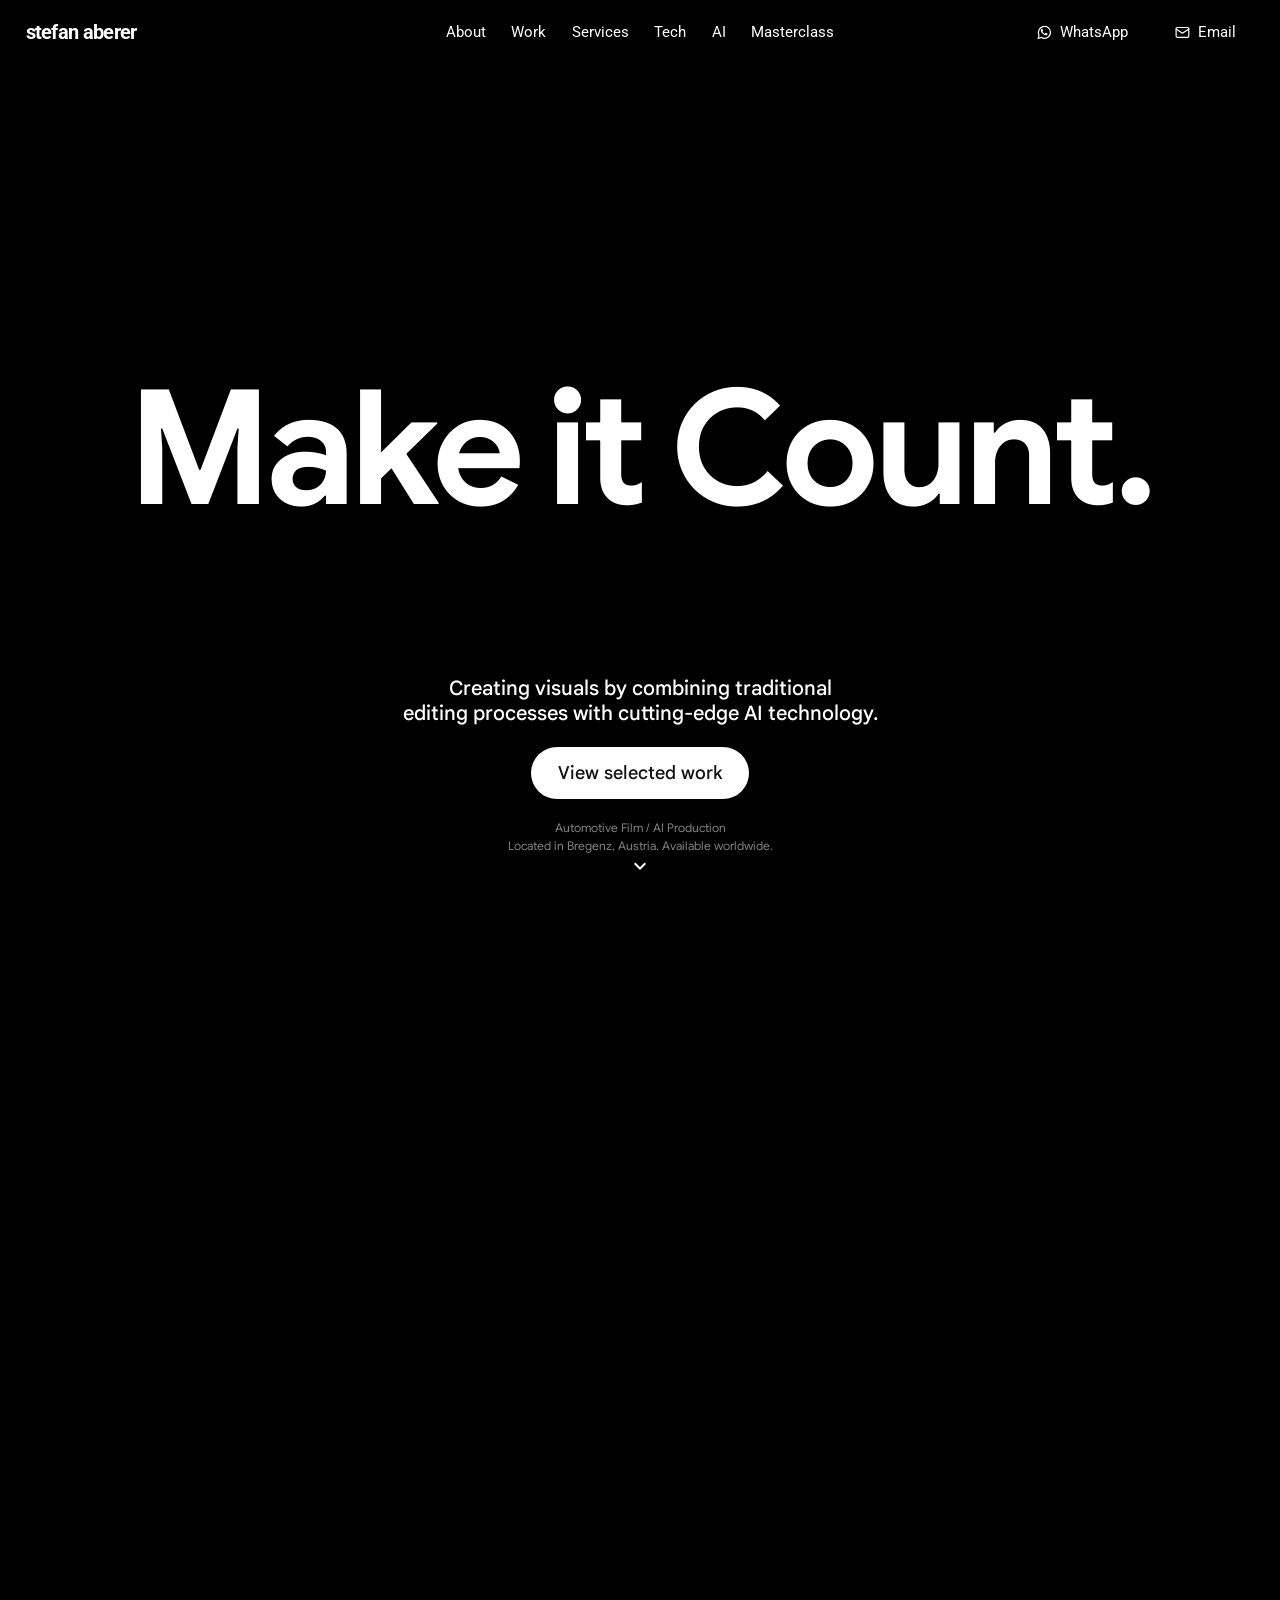
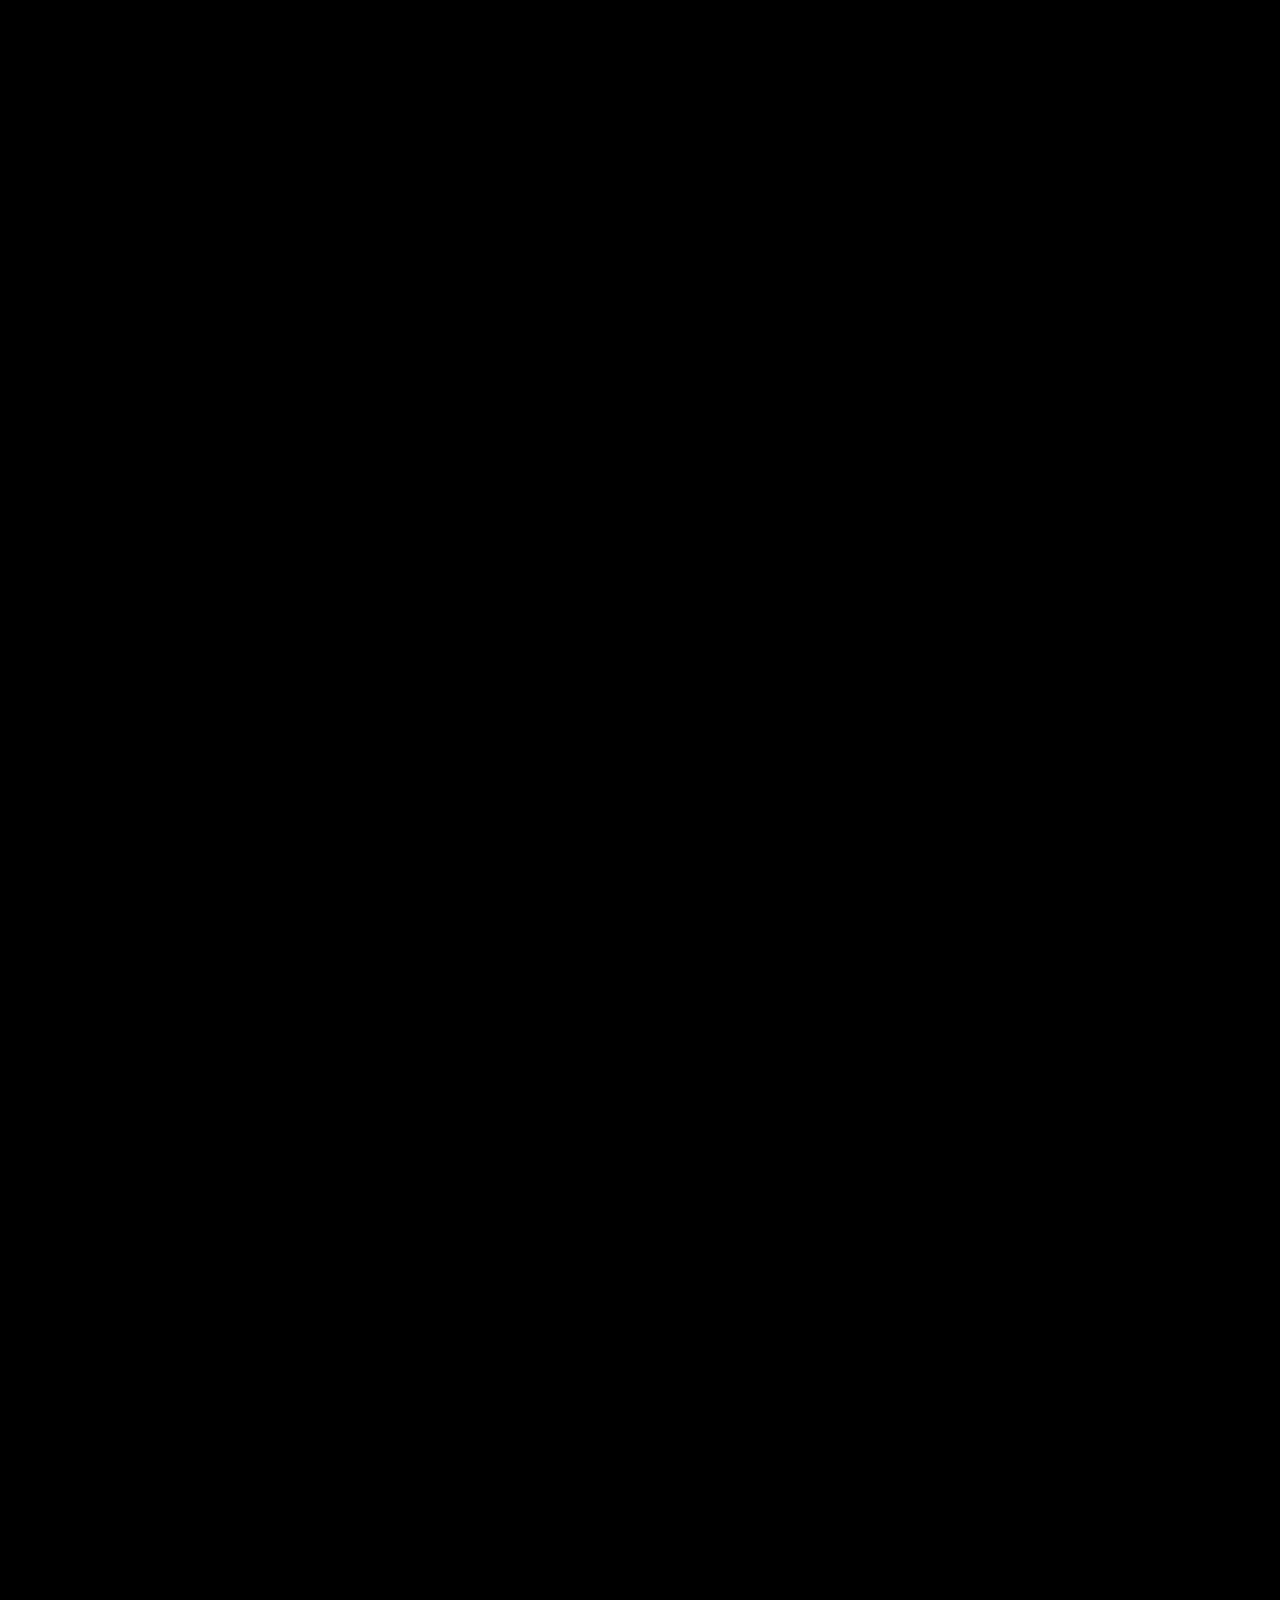
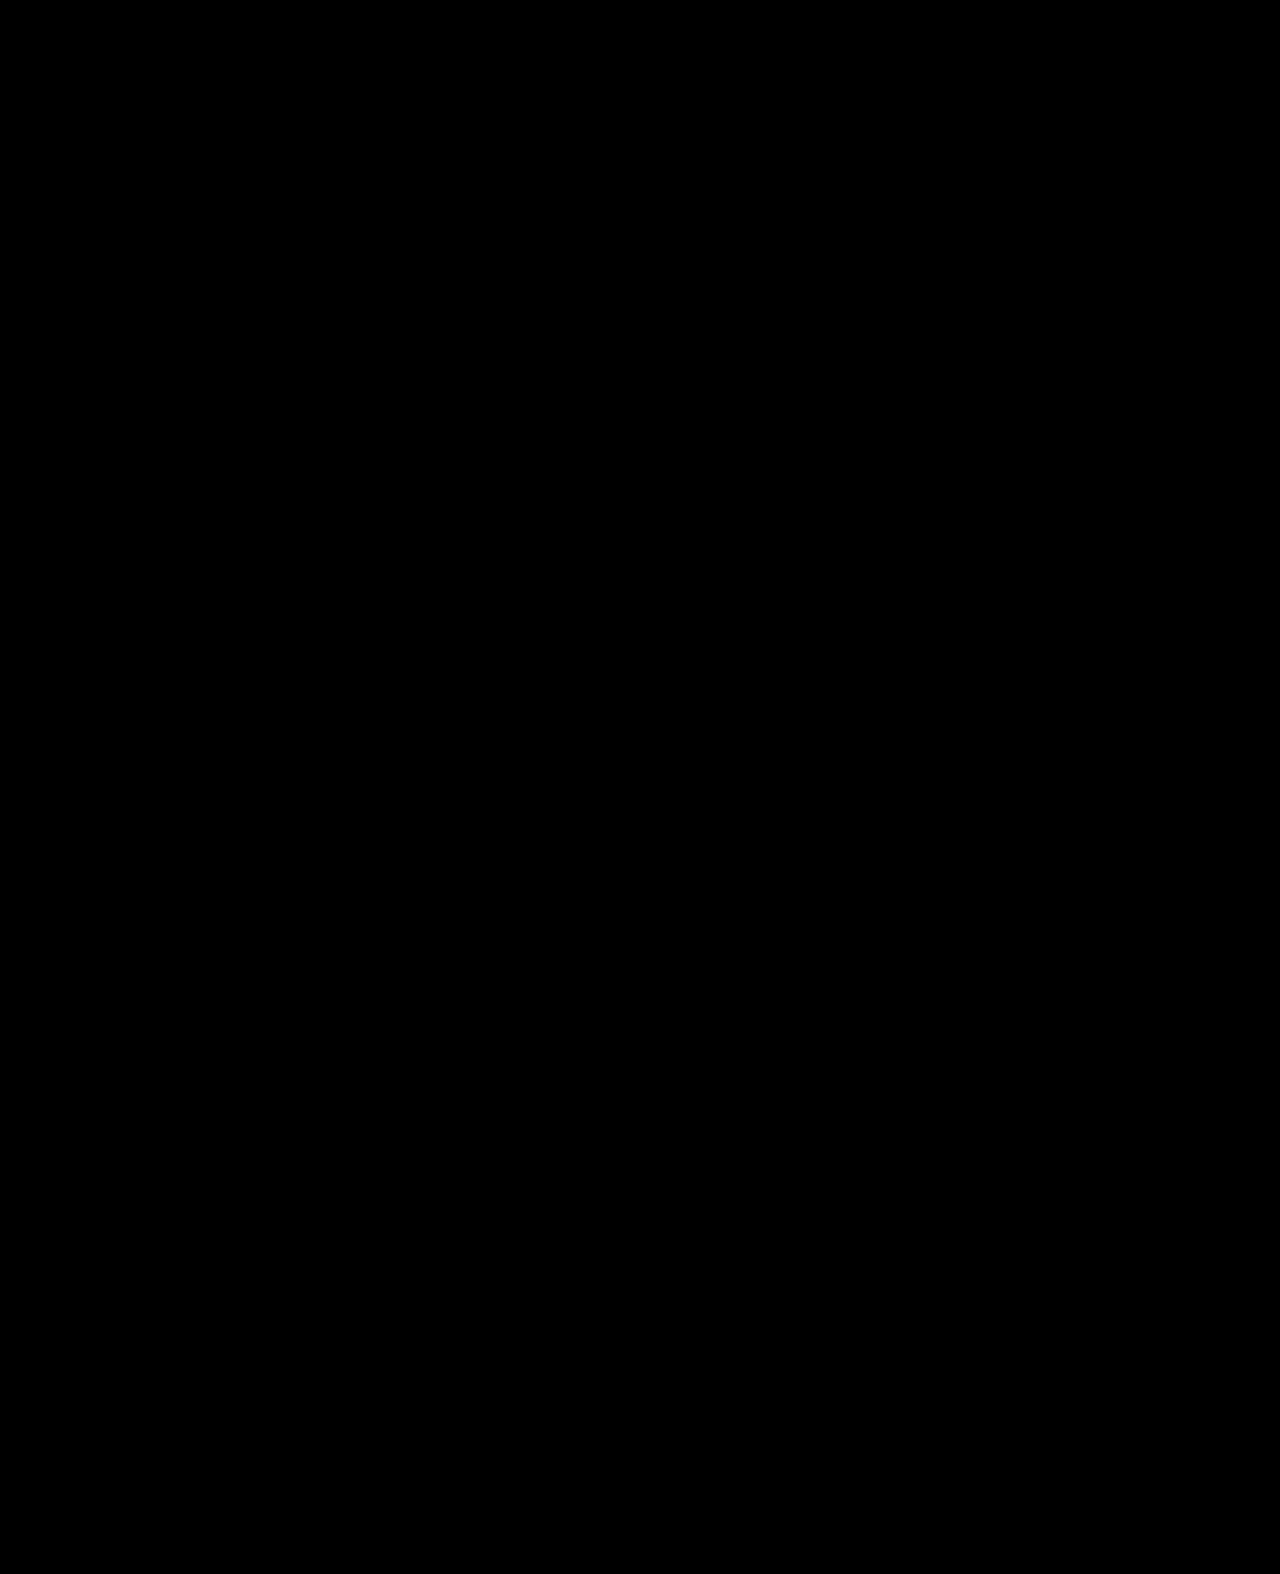
==== index.html @ 9a73c770 "Wait for stable video frames before revealing playback" ====
<!DOCTYPE html>
<html lang="en" translate="no" class="notranslate intro-skip hero-instant">
<head>
    <title>Stefan Aberer - Automotive Film &amp; AI Production</title>
    <meta charset="UTF-8" />
    <meta name="viewport" content="width=device-width, initial-scale=1.0" />
    <meta name="google" content="notranslate" />
    <meta name="description" content="Stefan Aberer is an automotive filmmaker, AI specialist and video editor with a focus on post-production, creating AI-driven car commercials, automotive films and hybrid productions for brands worldwide." />
    <meta name="author" content="Stefan Aberer" />
    <meta property="og:type" content="website" />
    <meta property="og:site_name" content="Stefan Aberer" />
    <meta property="og:title" content="Stefan Aberer | Automotive Film &amp; AI Production" />
    <meta property="og:description" content="Stefan Aberer is an automotive filmmaker, AI specialist and video editor with a focus on post-production, creating AI-driven car commercials, automotive films and hybrid productions for brands worldwide." />
    <meta property="og:url" content="https://stefan-aberer.at/" />
    <meta property="og:image" content="https://stefan-aberer.at/social-preview-centered.jpg" />
    <meta property="og:image:secure_url" content="https://stefan-aberer.at/social-preview-centered.jpg" />
    <meta property="og:image:type" content="image/jpeg" />
    <meta property="og:image:width" content="1731" />
    <meta property="og:image:height" content="909" />
    <meta property="og:image:alt" content="Stefan Aberer" />
    <meta name="twitter:card" content="summary_large_image" />
    <meta name="twitter:title" content="Stefan Aberer | Automotive Film &amp; AI Production" />
    <meta name="twitter:description" content="Stefan Aberer is an automotive filmmaker, AI specialist and video editor with a focus on post-production, creating AI-driven car commercials, automotive films and hybrid productions for brands worldwide." />
    <meta name="twitter:image" content="https://stefan-aberer.at/social-preview-centered.jpg" />
    <meta name="twitter:image:alt" content="Stefan Aberer" />
    <meta name="robots" content="index, follow, max-image-preview:large, max-snippet:-1, max-video-preview:-1" />
    <meta name="theme-color" content="#050505" />
    <meta name="color-scheme" content="dark light" />
    <link rel="canonical" href="https://stefan-aberer.at/" />
    <script type="application/ld+json">
    {
        "@context": "https://schema.org",
        "@type": "Person",
        "@id": "https://stefan-aberer.at/#person",
        "name": "Stefan Aberer",
        "url": "https://stefan-aberer.at/",
        "image": "https://stefan-aberer.at/stayconnectedlel_00000.png",
        "jobTitle": "Automotive Filmmaker, AI Specialist and Video Editor",
        "description": "Stefan Aberer is an automotive filmmaker, AI specialist and video editor with a focus on post-production, creating AI-driven car commercials, automotive films and hybrid productions for brands worldwide.",
        "address": {
            "@type": "PostalAddress",
            "addressLocality": "Bregenz",
            "addressCountry": "AT"
        },
        "knowsAbout": [
            "Automotive filmmaking",
            "Generative AI video production",
            "AI-generated car commercials",
            "Video editing",
            "Post-production",
            "Visual effects",
            "Color grading",
            "Sound design"
        ],
        "sameAs": [
            "https://vimeo.com/user77038892",
            "https://www.instagram.com/stefan_aberer"
        ]
    }
    </script>
    <link rel="dns-prefetch" href="https://player.vimeo.com">
    <link rel="dns-prefetch" href="https://vod-adaptive-ak.vimeocdn.com">
    <link rel="preconnect" href="https://player.vimeo.com" crossorigin>
    <link rel="preconnect" href="https://vod-adaptive-ak.vimeocdn.com" crossorigin>
    <link rel="preload" href="fonts/roboto-latin-variable.woff2" as="font" type="font/woff2" crossorigin>
    <link rel="preload" href="fonts/roboto-mono-latin-variable.woff2" as="font" type="font/woff2" crossorigin>
    <link rel="preload" href="fonts/google-sans-latin-400.woff2" as="font" type="font/woff2" crossorigin>
    <link rel="preload" href="fonts/google-sans-700.woff2" as="font" type="font/woff2" crossorigin media="(min-width: 700px), (orientation: landscape) and (min-width: 480px) and (max-height: 500px) and (pointer: coarse)">
    <link rel="preload" href="fonts/google-sans-text-latin-400.woff2" as="font" type="font/woff2" crossorigin media="(min-width: 700px), (orientation: landscape) and (min-width: 480px) and (max-height: 500px) and (pointer: coarse)">
    <link rel="preload" href="fonts/google-sans-text-latin-500.woff2" as="font" type="font/woff2" crossorigin media="(min-width: 700px), (orientation: landscape) and (min-width: 480px) and (max-height: 500px) and (pointer: coarse)">
    <link rel="icon" type="image/png" sizes="48x48" href="iconsite_00000.png">
    <link rel="shortcut icon" href="iconsite_00000.png">
    <link rel="apple-touch-icon" sizes="180x180" href="apple-touch-icon.png">
    <link rel="stylesheet" href="site.min.css?v=20261003-tablet" />
    <link rel="stylesheet" href="refinement.css?v=20261017-thinner-service-outline" />
    <link rel="stylesheet" href="enhance.css?v=20261004-mobile-menu-transition" />
    <link rel="stylesheet" href="tablet.css?v=20261017-about-size-10" />
    <link rel="stylesheet" href="hero-responsive.css?v=20261017-smaller-nav" />
    <link rel="stylesheet" href="video-endscreen.css?v=20261027-stable-video-frame" />
    <script src="https://player.vimeo.com/api/player.js" defer></script>
</head>

<body>
    <a class="skip-link" href="#main-page">Skip to content</a>

    <!-- NAVIGATION -->
    <nav class="fixed w-full z-50 site-nav" aria-label="Primary navigation">
        <script>
            // Set the home colors before the first paint, without waiting for
            // deferred scripts (including the external video player) to load.
            if (!location.hash || location.hash === '#home') {
                document.currentScript.parentElement.classList.add('is-hero-top');
            } else {
                document.currentScript.parentElement.classList.add('is-solid');
            }
        </script>
        <div class="site-nav__shell">
            <div class="site-nav__row">
                <!-- Logo links (bold, 2xl) -->
                <a href="#home" id="homeLink" class="text-white font-bold text-xl" aria-label="Stefan Aberer, back to home"><span>stefan aberer</span></a>
                <!-- Desktop-Links (base size, medium) -->
                <div class="site-nav__links">
                    <a href="#about" class="nav-link text-white text-xs font-base page-link font-mono-custom"
                        data-page="main">About</a>
                    <a href="#portfolio" class="nav-link text-white text-xs font-base page-link font-mono-custom"
                        data-page="main">Work</a>
                    <a href="#services" class="nav-link text-white text-xs font-base page-link font-mono-custom"
                        data-page="main">Services</a>
                    <a href="#videoEditing" class="nav-link text-white text-xs font-base page-link font-mono-custom"
                        data-page="videoEditing">Tech</a>
                    <a href="#ai" class="nav-link text-white text-xs font-base page-link font-mono-custom"
                        data-page="ai">AI</a>
                    <a href="#misc" class="nav-link text-white text-xs font-base page-link font-mono-custom"
                        data-page="miscellaneous">Masterclass</a>
                </div>
                <div class="site-nav__actions">
                    <a href="https://wa.me/4369911110970" target="_blank" rel="noopener noreferrer" class="site-nav__contact site-nav__contact--secondary">
                        <svg class="site-nav__contact-icon" width="18" height="18" viewBox="0 0 24 24" fill="none" aria-hidden="true" focusable="false">
                            <path d="M20.6 11.7a8.6 8.6 0 0 1-12.8 7.5L3 20.5l1.3-4.7a8.6 8.6 0 1 1 16.3-4.1Z" stroke="currentColor" stroke-width="1.7" stroke-linejoin="round"/>
                            <path d="M8.1 6.9h.7c.2 0 .3.1.4.4l.8 1.9c.1.2.1.4-.1.6l-.6.8c-.1.2-.1.3 0 .5.5 1 1.6 2.1 2.8 2.7.2.1.4.1.5-.1l.9-1c.2-.2.4-.2.6-.1l1.9.9c.3.1.4.2.4.4 0 .5-.2 1.3-.6 1.6-.5.4-1.2.7-1.9.6-1.1-.2-2.7-.8-4.3-2.2-1.6-1.5-2.6-3.2-2.8-4.3-.2-1.1.2-2 .7-2.5.2-.2.4-.2.6-.2Z" fill="currentColor"/>
                        </svg>
                        <span>WhatsApp</span>
                    </a>
                    <a href="https://stefan-aberer.at/#email" data-email-link class="site-nav__contact">
                        <svg class="site-nav__contact-icon" width="18" height="18" viewBox="0 0 24 24" fill="none" stroke="currentColor" stroke-width="1.7" stroke-linecap="round" stroke-linejoin="round" aria-hidden="true" focusable="false">
                            <rect x="3" y="5" width="18" height="14" rx="2"/>
                            <path d="m3 7 9 6 9-6"/>
                        </svg>
                        <span>Email</span>
                    </a>
                    <!-- Mobile-Button -->
                    <div class="site-nav__toggle">
                        <button id="mobileMenuButton" class="mobile-menu-button text-white text-2xl focus:outline-none"
                            type="button" aria-label="Open navigation" aria-controls="mobileMenu" aria-expanded="false">
                            <span class="mobile-menu-icon" aria-hidden="true"></span>
                        </button>
                    </div>
                </div>
            </div>
        </div>
        <!-- Mobile-Links (base size, bold) -->
        <div id="mobileMenu" class="hidden bg-black px-6" aria-label="Mobile navigation" aria-hidden="true" inert>
          <div class="mobile-menu__content">
            <a href="#ai" class="block text-white nav-link text-sm font-medium page-link py-3" data-page="ai">AI</a>
            <!-- <a href="#images" class="block text-white nav-link text-sm font-medium page-link py-2"
                data-page="images">Images</a> -->
            <a href="#videoEditing" class="block text-white nav-link text-sm font-medium page-link py-3"
                data-page="videoEditing">Tech</a>
            <a href="#misc" class="block text-white nav-link text-sm font-medium page-link py-3"
                data-page="miscellaneous">Masterclass</a>
          </div>
        </div>
    </nav>

    <!-- MAIN-PAGE -->
    <div id="main-page" data-page="main" role="main" tabindex="-1">

        <!-- Hero -->
        <section id="home" class="video-container">
            <iframe id="landingIframe" loading="eager" class="video-background fade-in desktop-iframe"
                data-src="https://player.vimeo.com/video/1154250384?h=1e34e019ce&dnt=1&background=1&autoplay=1&muted=1&playsinline=1&autopause=0&loop=1&transparent=0"
                title="Background showreel" tabindex="-1" aria-hidden="true"
                frameborder="0" allow="autoplay; fullscreen" allowfullscreen></iframe>
            <iframe loading="eager" class="video-background fade-in mobile-iframe"
                data-src="https://player.vimeo.com/video/873205791?dnt=1&background=1&autoplay=1&muted=1&playsinline=1&autopause=0&loop=1&transparent=0"
                title="Mobile background showreel" tabindex="-1" aria-hidden="true"
                frameborder="0" allow="autoplay; fullscreen" allowfullscreen></iframe>


            <div class="content-overlay hero-editorial hero-revealed hero-interactive">
                <div class="hero-editorial__inner">
                    <div class="hero-editorial__content">
                        <p class="hero-editorial__eyebrow">Automotive Film / AI Production</p>

                        <h1 class="hero-editorial__title">
                            <span class="hero-editorial__title-line">
                                <span class="hero-editorial__title-word">Make it</span>
                            </span>
                            <span class="hero-editorial__title-line">
                                <span class="hero-editorial__title-word">Count<span
                                        class="hero-editorial__title-period">.</span></span>
                            </span>
                        </h1>

                        <p class="hero-editorial__description">
                            Creating visuals by combining traditional<br class="hero-editorial__desktop-break">
                            editing processes with cutting-edge AI technology.
                        </p>

                        <div class="hero-editorial__actions">
                            <a href="https://stefan-aberer.at/#email" data-email-link class="hero-editorial__primary hero-editorial__primary--mobile">
                                Contact me <span aria-hidden="true">→</span>
                            </a>
                            <a href="#portfolio" data-page="main" class="hero-editorial__primary hero-editorial__primary--desktop page-link">
                                <span>View selected work</span>
                            </a>
                        </div>
                    </div>

                    <div class="hero-editorial__footer">
                        <a href="#about" class="hero-editorial__scroll page-link" data-page="main">
                            Scroll to explore <span aria-hidden="true">↓</span>
                        </a>
                        <p class="hero-editorial__meta">
                            <span>Bregenz, Austria</span>
                            <span>Available worldwide</span>
                        </p>
                        <div class="hero-editorial__desktop-details">
                            <p>Automotive Film / AI Production</p>
                            <p>Located in Bregenz, Austria. Available worldwide.</p>
                        </div>
                        <a href="#about" class="hero-editorial__desktop-scroll page-link" data-page="main" aria-label="Scroll to about me">
                            <svg width="24" height="24" viewBox="0 0 24 24" fill="currentColor" aria-hidden="true">
                                <path d="M7.41 8.59 12 13.17l4.59-4.58L18 10l-6 6-6-6z" />
                            </svg>
                        </a>
                    </div>
                </div>
            </div>
        </section>

        <!-- About / Hero Section -->
        <section id="about" class="py-8 md:py-24 bg-blacksolid text-white" data-page="about">
            <div class="container mt-6 mb-6 mx-auto max-w-7xl px-6 ">
                <div class="grid md:grid-cols-2 lg:gap-0 md:gap-8 gap-0 items-center about-us about-layout">

                    <!-- Text-Column -->
                    <div class="about-copy">
                        <div class="about-heading-group">
                            <!-- kleine Monospace-Überschrift -->
                            <p class="font-mono uppercase text-xs tracking-widest mb-4">
                                01 Behind the frame
                            </p>

                            <!-- große Headlines (eine Überschrift, drei Zeilen) -->
                            <h2 class="about-title">
                                <span class="block text-4xl md:text-4xl leading-tight font-normal mb-2">Sharp Cuts.</span>
                                <span class="block text-4xl md:text-4xl leading-tight font-normal mb-2">Smooth Flow.</span>
                                <span class="block text-4xl md:text-4xl leading-tight font-bold mb-6">AI Enhanced.</span>
                            </h2>
                        </div>

                        <!-- Fließtext -->
                        <p class="about-description page-intro-copy text-base md:text-md max-w-2xl font-light mb-4">
                           I’m a Video Editor and Generative AI Specialist focused on post-production and automotive filmmaking. With over 5 years of industry experience, I focus on short-form content including ads, trailers, brand films, and commercial visuals. My foundation lies in traditional filmmaking, further refined in recent years through the integration of AI-driven workflows.
                        </p>

                        <p class="about-program-note">
                            2026 <span aria-hidden="true">·</span> Higgsfield Creative Partner <span aria-hidden="true">·</span> OpenAI Artist Program
                        </p>

                        <!-- Weißer Mono-Button mit Pfeil und echtem Link -->
                        <a href="#ai" data-page="ai"
                            class="about-ai-link page-link mt-2 inline-block bg-white text-black tracking-widest font-mono uppercase text-xs px-4 py-2 rounded-md hover:bg-gray-100 transition-colors">
                            MORE ABOUT AI
                            <span class="ml-2">→</span>
                        </a>
                    </div>

                    <!-- Original split-focus circle artwork -->
                    <div class="flex justify-center about-us pl-18 about-artwork page-artwork-right">
                        <div id="about-original" class="about-portrait page-optical" data-motion="static" aria-hidden="true">
                            <img src="stayconnectedlel_00000.png" alt="" width="1080" height="1080" loading="lazy" decoding="async">
                        </div>
                    </div>

                </div>
            </div>
        </section>

        <!-- Testimonials: the content lives here, script.js only adds the motion.
             --mark-scale balances the optical size of each logo. -->
        <section id="quotes" class="testimonials" aria-labelledby="testimonials-heading">
            <h2 id="testimonials-heading" class="testimonials__heading">Testimonials</h2>
            <div class="testimonials__viewport" role="group" tabindex="0"
                aria-label="Testimonials. Use the arrow keys to scroll.">
                <ul class="testimonials__track" role="list">
                    <li class="testimonial">
                        <figure class="testimonial__figure">
                            <span class="testimonial__mark" style="--mark-scale: .96">
                                <img src="Logoassets/warner-bros.svg" alt="" width="36" height="36" loading="lazy" decoding="async" draggable="false">
                            </span>
                            <blockquote class="testimonial__quote"><p>Intrigued by your work.</p></blockquote>
                            <figcaption class="testimonial__cite">
                                <span class="testimonial__name">Curd Zachmeister</span>
                                <span class="testimonial__org">WBD</span>
                            </figcaption>
                        </figure>
                    </li>
                    <li class="testimonial">
                        <figure class="testimonial__figure">
                            <span class="testimonial__mark" style="--mark-scale: .84">
                                <img src="Logoassets/higgsfield.svg" alt="" width="36" height="36" loading="lazy" decoding="async" draggable="false">
                            </span>
                            <blockquote class="testimonial__quote"><p>Revision 55 on a treatment says a lot about how you work.</p></blockquote>
                            <figcaption class="testimonial__cite">
                                <span class="testimonial__name">John Lafizov</span>
                                <span class="testimonial__org">Higgsfield CPP</span>
                            </figcaption>
                        </figure>
                    </li>
                    <li class="testimonial">
                        <figure class="testimonial__figure">
                            <span class="testimonial__mark testimonial__mark--monogram" style="--monogram-x: -.015em" aria-hidden="true"><svg class="testimonial__initials" viewBox="-50 -50 100 100" focusable="false"><text>P6</text></svg></span>
                            <blockquote class="testimonial__quote"><p>Absolutely lovely stuff.</p></blockquote>
                            <figcaption class="testimonial__cite">
                                <span class="testimonial__name">Eline</span>
                                <span class="testimonial__org">Particle6 CEO</span>
                            </figcaption>
                        </figure>
                    </li>
                    <li class="testimonial">
                        <figure class="testimonial__figure">
                            <span class="testimonial__mark" style="--mark-scale: 1.04">
                                <img src="Logoassets/dor-brothers-emblem-160.webp" alt="" width="36" height="36" loading="lazy" decoding="async" draggable="false">
                            </span>
                            <blockquote class="testimonial__quote"><p>Great attention to detail.</p></blockquote>
                            <figcaption class="testimonial__cite">
                                <span class="testimonial__name">The Dor Brothers</span>
                            </figcaption>
                        </figure>
                    </li>
                    <li class="testimonial">
                        <figure class="testimonial__figure">
                            <span class="testimonial__mark testimonial__mark--invert" style="--mark-scale: 1.24">
                                <img src="Logoassets/martini-icon-180.webp" alt="" width="36" height="36" loading="lazy" decoding="async" draggable="false">
                            </span>
                            <blockquote class="testimonial__quote"><p>One of the best AI Filmmakers.</p></blockquote>
                            <figcaption class="testimonial__cite">
                                <span class="testimonial__name">Koh Terai</span>
                                <span class="testimonial__org">Martini</span>
                            </figcaption>
                        </figure>
                    </li>
                    <li class="testimonial">
                        <figure class="testimonial__figure">
                            <span class="testimonial__mark testimonial__mark--monogram" aria-hidden="true"><svg class="testimonial__initials" viewBox="-50 -50 100 100" focusable="false"><text>PJ</text></svg></span>
                            <blockquote class="testimonial__quote"><p>Love the work.</p></blockquote>
                            <figcaption class="testimonial__cite">
                                <span class="testimonial__name">PJ Accetturo</span>
                                <span class="testimonial__org">Director</span>
                            </figcaption>
                        </figure>
                    </li>
                    <li class="testimonial">
                        <figure class="testimonial__figure">
                            <span class="testimonial__mark testimonial__mark--monogram" style="--monogram-x: .008em" aria-hidden="true"><svg class="testimonial__initials" viewBox="-50 -50 100 100" focusable="false"><text>JS</text></svg></span>
                            <blockquote class="testimonial__quote"><p>When it comes to AI you seem to be ahead of everyone else.</p></blockquote>
                            <figcaption class="testimonial__cite">
                                <span class="testimonial__name">Johan Sugarev</span>
                                <span class="testimonial__org">Sound Designer</span>
                            </figcaption>
                        </figure>
                    </li>
                    <li class="testimonial">
                        <figure class="testimonial__figure">
                            <span class="testimonial__mark" style="--mark-scale: .92">
                                <img src="Logoassets/openai.svg" alt="" width="36" height="36" loading="lazy" decoding="async" draggable="false">
                            </span>
                            <blockquote class="testimonial__quote"><p>Great content.</p></blockquote>
                            <figcaption class="testimonial__cite">
                                <span class="testimonial__name">Souki Mansoor</span>
                                <span class="testimonial__org">OpenAI</span>
                            </figcaption>
                        </figure>
                    </li>
                    <li class="testimonial">
                        <figure class="testimonial__figure">
                            <span class="testimonial__mark" style="--mark-scale: .82">
                                <img src="Logoassets/we-are-tilt.svg" alt="" width="36" height="36" loading="lazy" decoding="async" draggable="false">
                            </span>
                            <blockquote class="testimonial__quote"><p>Really impressed with what you’re doing with AI.</p></blockquote>
                            <figcaption class="testimonial__cite">
                                <span class="testimonial__name">Harry Osborne</span>
                                <span class="testimonial__org">WeAreTilt</span>
                            </figcaption>
                        </figure>
                    </li>
                    <li class="testimonial">
                        <figure class="testimonial__figure">
                            <span class="testimonial__mark testimonial__mark--monogram" aria-hidden="true"><svg class="testimonial__initials" viewBox="-50 -50 100 100" focusable="false"><text>FN</text></svg></span>
                            <blockquote class="testimonial__quote"><p>Absolutely insane stuff…</p></blockquote>
                            <figcaption class="testimonial__cite">
                                <span class="testimonial__name">Frank Nitty</span>
                                <span class="testimonial__org">Executive Producer</span>
                            </figcaption>
                        </figure>
                    </li>
                </ul>
            </div>
        </section>



        <!-- Portfolio -->
        <section id="portfolio" class="py-8 md:py-20  bg-white">
            <!-- Titel -->
            <div class="container mx-auto max-w-7xl px-6 text-center mb-4 md:mb-12 lg:mb-12 ">
                <h2 class="super-title text-black">Selected Work</h2>
                <div class="selected-work-legend" aria-label="Project label definitions">
                    <span class="selected-work-legend__item">
                        <strong>[AI]</strong>
                        <span>Fully AI footage</span>
                    </span>
                    <span class="selected-work-legend__divider" aria-hidden="true"></span>
                    <span class="selected-work-legend__item">
                        <strong>[Hybrid]</strong>
                        <span>Live-action + AI footage</span>
                    </span>
                </div>
            </div>


  <!-- Zweites Video (ohne Autoplay) -->
            <div class=" mx-auto max-w-7xl mb-4 md:mb-12 lg:mb-12 video-hover ">
                <div class="erstes-video">
                    <iframe loading="lazy"
                        data-src="https://player.vimeo.com/video/1043117915?dnt=1&muted=1&background=1&autopause=0&loop=1&autoplay=0&cache_bust=20260730-1"
                        title="Project preview: The Ultimate Drive"
                        frameborder="0" allow="autoplay; fullscreen; picture-in-picture" allowfullscreen
                        style="position:absolute;top:0;left:0;width:100%;height:225%;transform:translateY(-27.778%);border:0;"></iframe>
                     <div class="erstes-video-s"></div>
                    <!-- Overlay Texte -->
                    <div class="absolute  bottom-2 md:bottom-6 left-6 text-white z-[1]">
                        <p class="font-mono text-sm uppercase mb-1">Porsche Spec Ad (2024) [AI]</p>
                        <h3 class="text-xl :text-3xl lg:text-2xl font-bold">The Ultimate Drive</h3>
                    </div>
                </div>
            </div>

  <!-- Zweites Video (ohne Autoplay) -->
            <div class=" mx-auto max-w-7xl mb-4 md:mb-12 lg:mb-12 video-hover ">
                <div class="erstes-video">
                    <iframe loading="lazy"
                        data-src="https://player.vimeo.com/video/1187212934?dnt=1&muted=1&background=1&autopause=0&loop=1&autoplay=0&cache_bust=20260730-1"
                        title="Project preview: Audi Q5 Sportback"
                        frameborder="0" allow="autoplay; fullscreen; picture-in-picture" allowfullscreen
                        style="position:absolute;top:0;left:0;width:100%;height:225%;transform:translateY(-27.778%);border:0;"></iframe>
                     <div class="erstes-video-s"></div>
                    <!-- Overlay Texte -->
                    <div class="absolute  bottom-2 md:bottom-6 left-6 text-white z-[1]">
                        <p class="font-mono text-sm uppercase mb-1">Director’s Cut (2026) [AI]</p>
                        <h3 class="text-xl :text-3xl lg:text-2xl font-bold">Audi Q5 Sportback</h3>
                    </div>
                </div>
            </div>

 

            <!-- Dritt­es Video (ohne Autoplay) -->
            <div class=" mx-auto max-w-7xl mb-4 md:mb-12 lg:mb-12 video-hover ">
                <div class="erstes-video">
                    <iframe loading="lazy"
                        data-src="https://player.vimeo.com/video/1212507419?h=d456667f08&dnt=1&muted=1&background=1&autopause=0&loop=1&autoplay=0&cache_bust=20260730-1"
                        title="Project preview: 10.000 Hours"
                        frameborder="0" allow="autoplay; fullscreen; picture-in-picture" allowfullscreen
                        style="position:absolute;top:0;left:0;width:100%;height:225%;transform:translateY(-27.778%);border:0;"></iframe>
                    <div class="erstes-video-s"></div>
                    <div class="absolute bottom-2 md:bottom-6 left-6 text-white z-[1]">
                        <p class="font-mono text-sm uppercase mb-1">Commercial (2026) [Hybrid]</p>
                        <h3 class="text-xl :text-3xl lg:text-2xl font-bold">10.000 Hours</h3>
                    </div>
                </div>
            </div>

            <!-- One Last Time: letztes Projekt -->
            <div class=" mx-auto max-w-7xl mb-4 md:mb-12 lg:mb-12 video-hover">
                <div class="erstes-video">
                    <iframe loading="lazy"
                        data-src="https://player.vimeo.com/video/1098650054?dnt=1&muted=1&background=1&autopause=0&loop=1&autoplay=0&cache_bust=20260730-1"
                        title="Project preview: One Last Time"
                        frameborder="0" allow="autoplay; fullscreen; picture-in-picture" allowfullscreen
                        style="position:absolute;top:0;left:0;width:100%;height:225%;transform:translateY(-27.778%);border:0;"></iframe>
                    <div class="erstes-video-s"></div>
                    <!-- Overlay Texte -->
                    <div class="absolute bottom-2 md:bottom-6 left-6 text-white z-[1] ">
                        <p class="font-mono text-sm uppercase mb-1">Trailer (2022)</p>
                        <h3 class="text-xl :text-3xl lg:text-2xl font-bold">One Last Time</h3>
                    </div>
                </div>
            </div>

                     <!-- Trennlinie nach dem letzten Video -->
            <div class="container mx-auto max-w-8xl px-6">
                </div>
                <!-- z. B. 90 % Breite -->
                <!-- <hr class="border-t border-black w-11/12 mx-auto mt-4 md:mt-12" />-->
        </section>

        <section id="services" class="pt-0 md:pt-0 pb-8 md:pb-28 bg-white">
            <div class="container mx-auto max-w-7xl px-6 text-center mb-12">
                <p class="font-mono text-xs tracking-widest uppercase text-gray-500 mb-2">02 Expertise</p>
                <h2 class="super-title text-3xl font-bold text-black mb-8 md:mb-12">Services</h2>

                <!-- Mobile: Swiper -->
                <div class="services-carousel block sm:hidden relative text-left">
                    <div class="swiper mySwiper">
                        <div class="swiper-wrapper" id="swiper-wrapper"></div>
                    </div>
                    <div class="swiper-pagination mt-6"></div>
                </div>

                <!-- Desktop: Grid -->
                <div class="hidden sm:grid sm:grid-cols-3 gap-4 sm:gap-4 xl:gap-12 text-left" id="grid-wrapper"></div>
            </div>
        </section>

        <!-- Contact -->
<!--        <section id="contact" class="py-8 md:py-32 bg-blacksolid" data-page="contact">-->
<!--            <div class="container mx-auto px-6">-->
<!--                <div class="grid md:grid-cols-2 gap-12 items-center">-->
<!--                    &lt;!&ndash; Bild links &ndash;&gt;-->
<!--                    <div class="flex justify-center">-->
<!--                        <img src="conncedted_00000_00000.png"
                            alt="Contact" class="max-w-xs h-auto rounded-lg desktop-icon -mt-8" loading="eager" />-->
<!--                        </a>-->
<!--                    </div>-->
<!--                    &lt;!&ndash; Text rechts &ndash;&gt;-->
<!--                    <div class="footer-main">-->
<!--                        <p class="font-mono-custom uppercase text-xs tracking-widest mb-4">-->
<!--                            Reach out anytime-->
<!--                        </p>-->
<!--                        <h2 class="text-3xl md:text-5xl font-bold mb-6">-->
<!--                            Let’s Stay Connected-->
<!--                        </h2>-->
<!--                        <p class="text-base md:text-lg font-light mb-8 max-w-lg">-->
<!--                            Got questions or want to collaborate? Feel free to reach out.<br class="break-sm">I’m open-->
<!--                            to new projects or just a casual chat!-->
<!--                        </p>-->
<!--                        <a href="https://stefan-aberer.at/#email" data-email-link-->
<!--                            class="inline-block px-6 py-3 border-2 border-white bg-black text-white rounded-md font-mono-custom uppercase text-sm mb-8 transition-colors hover:bg-white hover:text-black hover:border-black">-->
<!--                            Contact Me-->
<!--                        </a>-->
<!--                        <div class="flex space-x-6 mb-4 text-white text-2xl">-->
<!--                            <a href="https://vimeo.com/user77038892" target="_blank" rel="noopener noreferrer"-->
<!--                                class="hover:text-gray-400 transition">-->
<!--                                <i class="fab fa-vimeo"></i>-->
<!--                            </a>-->
<!--                            <a href="https://www.instagram.com/stefan_aberer" target="_blank" rel="noopener noreferrer"-->
<!--                                class="hover:text-gray-400 transition">-->
<!--                                <i class="fab fa-instagram"></i>-->
<!--                            </a>-->
<!--                            <a href="https://wa.me/4369911110970" target="_blank" rel="noopener noreferrer"-->
<!--                                class="hover:text-gray-400 transition">-->
<!--                                <i class="fab fa-whatsapp"></i>-->
<!--                            </a>-->
<!--                        </div>-->
<!--                        <p class="text-sm font-light">-->
<!--                            stefan.aberer@hotmail.com-->
<!--                        </p>-->
<!--                    </div>-->
<!--                </div>-->
<!--            </div>-->
<!--        </section>-->

        <!-- ===== Footer mit Magnet-Lines & neuem Spalten-Setup ===== -->
        <footer class="bg-darker footer-magnet">
            <div class="mx-auto max-w-7xl px-6">

                <!-- oberer Abstand -->
                <div class="h-16"></div>

                <!-- Kontakt-CTA -->
                <div class="footer-cta" id="contact-cta">
                    <div class="footer-cta__copy">
                        <p class="font-mono uppercase text-xs tracking-widest footer-cta__eyebrow">03 CONNECT</p>
                        <h2 class="super-title footer-cta__title">Let’s work together.</h2>
                        <p class="footer-cta__text">Have a project in mind? Get in touch.<br class="footer-cta__break"> Located in Bregenz, Austria. Available worldwide.</p>
                    </div>
                </div>

                <!-- Magnet-Raster -->
                <div class="magnet-wrapper">
                    <canvas class="magnet-grid"></canvas>
                </div>

                <!-- Inhalt -->
                <div class="pb-12">
                    <!-- Logo / Name (kein Hover, nicht klickbar) -->
                    <span class="block text-white font-bold text-xl md:mt-12 mt-8 md:mb-10 mb-8 select-none"><span>stefan aberer</span></span>

                    <!-- 3 Spalten -->
                    <div class="grid grid-cols-2 md:grid-cols-4 gap-12">

    <!-- LEGAL -------------------------------------------------->
    <div>
        <h3 class="font-mono text-xs uppercase tracking-widest text-gray-400 mb-3">
            Legal
        </h3>
        <ul class="space-y-1">
            <li>
                <a href="#impressum"
                    class="text-sm text-gray-300 hover:text-white transition-colors page-link"
                    data-page="impressum">Impressum</a>
            </li>
            <li>
                <a href="#agb"
                    class="text-sm text-gray-300 hover:text-white transition-colors page-link"
                    data-page="agb">AGB</a>
            </li>
            <li>
                <a href="#datenschutz"
                    class="text-sm text-gray-300 hover:text-white transition-colors page-link"
                    data-page="datenschutz">Datenschutz</a>
            </li>
        </ul>
    </div>

    <!-- SOCIALS ------------------------------------------------>
    <div>
        <h3 class="font-mono text-xs uppercase tracking-widest text-gray-400 mb-3">
            Socials
        </h3>
        <ul class="space-y-1">
            <li>
                <a href="https://vimeo.com/user77038892" target="_blank" rel="noopener noreferrer"
                    class="text-sm text-gray-300 hover:text-white transition-colors">
                    Vimeo
                </a>
            </li>
            <li>
                <a href="https://www.instagram.com/stefan_aberer" target="_blank"
                    rel="noopener noreferrer"
                    class="text-sm text-gray-300 hover:text-white transition-colors">
                    Instagram
                </a>
            </li>
        </ul>
    </div>

    <!-- CONTACT ----------------------------------------------->
    <div>
        <h3 class="font-mono text-xs uppercase tracking-widest text-gray-400 mb-3">
            Contact
        </h3>
        <ul class="space-y-1">
            <li>
                <a href="https://stefan-aberer.at/#email" data-email-link
                    class="text-sm text-gray-300 hover:text-white transition-colors">
                    E-Mail
                </a>
            </li>
            <li>
                <a href="https://wa.me/4369911110970" target="_blank" rel="noopener noreferrer"
                    class="text-sm text-gray-300 hover:text-white transition-colors">
                    WhatsApp
                </a>
            </li>
        </ul>
    </div>

    <!-- PARTNER ----------------------------------------------->
    <div>
        <h3 class="font-mono text-xs uppercase tracking-widest text-gray-400 mb-3">
            Partner
        </h3>
        <ul class="space-y-1">
            <li>
                <a href="https://martini.film" target="_blank" rel="noopener noreferrer"
                    class="text-sm text-gray-300 hover:text-white transition-colors">
                    Martini
                </a>
            </li>
            <li>
                <a href="https://easydoesit.de/" target="_blank" rel="noopener noreferrer"
                    class="text-sm text-gray-300 hover:text-white transition-colors">
                    EasyDoesIt
                </a>
            </li>
            <li>
                <a href="https://higgsfield.ai/" target="_blank" rel="noopener noreferrer"
                    class="text-sm text-gray-300 hover:text-white transition-colors">
                    Higgsfield
                </a>
            </li>
        </ul>
    </div>

</div>
                </div>
        </footer>
    </div>

    <!-- /MAIN-PAGE -->

    <!-- IMAGES-PAGE -->
    <div id="images-page">
        <div id="images-background" class="transition-filter duration-500">
            <section class="py-20 md:py-32 bg-black">
                <div class="container max-w-7xl mx-auto px-6">
                    <h2 class="super-title mb-8 md:mb-16 lg:mb-16 text-center">Images</h2>
                    <div class="grid grid-cols-2 sm:grid-cols-2 md:grid-cols-4 gap-4 md:gap-8 lg:gap-8">
                        <!-- Lazy Loading für alle Bilder hinzugefügt und Image-Dimensionen angegeben -->
                        <div class="portfolio-item"><img
                                src="jobsterleans_young_black_man_leaning_casually_against_an_urba_e1e79051-4667-44ec-abe6-b4a1a8dfcde5_0.png"
                                alt="Image 3" class="w-full h-auto" loading="lazy" width="400" height="300"></div>
                        <div class="portfolio-item"><img
                                src="ALL%20IMAGES%20WEBSITE/Cute%203D%20robot%20character%20with%20a%20melting%2C%20glitchy%20face%2C%20standing%20in%20the%20center%20of%20a%20chaotic%2C%20digital-i_.png"
                                alt="Image 4" class="w-full h-auto" loading="lazy" width="400" height="300"></div>
                        <div class="portfolio-item"><img
                                src="ALL%20IMAGES%20WEBSITE/Hyperrealistic%20fashion%20concept_%20a%20model%20floating%20in%20deep%20space%2C%20wearing%20a%20garment%20made%20of%20glowing%20ga_.png"
                                alt="Image 5" class="w-full h-auto" loading="lazy" width="400" height="300"></div>
                        <div class="portfolio-item"><img
                                src="ALL%20IMAGES%20WEBSITE/Stylized%203D%20poster%20of%20a%20character%20on%20a%20hoverboard%20with%20a%20jetpack%20and%20heart-shaped%20sunglasses%2C%20racing_.png"
                                alt="Image 7" class="w-full h-auto" loading="lazy" width="400" height="300"></div>
                        <div class="portfolio-item"><img
                                src="ALL%20IMAGES%20WEBSITE/assets_task_01jrfs1skvebzvr25cbra89q6s_img_1.webp"
                                alt="Image 8" class="w-full h-auto" loading="lazy" width="400" height="300"></div>
                        <div class="portfolio-item"><img
                                src="ALL%20IMAGES%20WEBSITE/assets_task_01jrk684yne8ms937bkcmeh1cn_img_0.webp"
                                alt="Image 9" class="w-full h-auto" loading="lazy" width="400" height="300"></div>
                        <div class="portfolio-item"><img
                                src="ALL%20IMAGES%20WEBSITE/assets_task_01jrk6zeg3fpn9sge1ea2pqm7r_img_0.webp"
                                alt="Image 10" class="w-full h-auto" loading="lazy" width="400" height="300"></div>
                        <div class="portfolio-item"><img
                                src="ALL%20IMAGES%20WEBSITE/assets_task_01jrk780mheshty3kjw2tbjeqv_img_0.webp"
                                alt="Image 11" class="w-full h-auto" loading="lazy" width="400" height="300"></div>
                        <div class="portfolio-item"><img
                                src="ALL%20IMAGES%20WEBSITE/assets_task_01jrk7ydj9e1yvx461jgk6yy5q_img_0.webp"
                                alt="Image 12" class="w-full h-auto" loading="lazy" width="400" height="300"></div>
                        <div class="portfolio-item"><img
                                src="ALL%20IMAGES%20WEBSITE/assets_task_01jrk8rhh0e3y958t6j3hq4a3q_img_0.webp"
                                alt="Image 13" class="w-full h-auto" loading="lazy" width="400" height="300"></div>
                        <div class="portfolio-item"><img
                                src="ALL%20IMAGES%20WEBSITE/assets_task_01jrk910dje2et7tcnmd6hh6tt_img_0.webp"
                                alt="Image 14" class="w-full h-auto" loading="lazy" width="400" height="300"></div>
                        <div class="portfolio-item"><img
                                src="ALL%20IMAGES%20WEBSITE/assets_task_01jrk9vpfqfara8xtprjsqd461_img_0.webp"
                                alt="Image 15" class="w-full h-auto" loading="lazy" width="400" height="300"></div>
                        <div class="portfolio-item"><img
                                src="ALL%20IMAGES%20WEBSITE/assets_task_01jrkac6v7ej2bj7cx2yywk12y_img_0.webp"
                                alt="Image 16" class="w-full h-auto" loading="lazy" width="400" height="300"></div>
                        <div class="portfolio-item"><img
                                src="ALL%20IMAGES%20WEBSITE/assets_task_01jrkb10v0f6err278dxsm2aa8_img_0.webp"
                                alt="Image 17" class="w-full h-auto" loading="lazy" width="400" height="300"></div>
                        <div class="portfolio-item"><img
                                src="ALL%20IMAGES%20WEBSITE/assets_task_01jrn7aaxaetrt9j8yandxn0h2_img_0.webp"
                                alt="Image 18" class="w-full h-auto" loading="lazy" width="400" height="300"></div>
                        <div class="portfolio-item"><img
                                src="ALL%20IMAGES%20WEBSITE/assets_task_01jrn7frsmf4pbz9dcg8gq423x_img_0.webp"
                                alt="Image 19" class="w-full h-auto" loading="lazy" width="400" height="300"></div>
                        <div class="portfolio-item"><img
                                src="ALL%20IMAGES%20WEBSITE/assets_task_01jrra52tzfa7ar6a8grpv88tn_img_0.png"
                                alt="Image 20" class="w-full h-auto" loading="lazy" width="400" height="300"></div>
                        <div class="portfolio-item"><img
                                src="ALL%20IMAGES%20WEBSITE/assets_task_01jrre32mdfsktdpvt6b1vcf5w_img_0.webp"
                                alt="Image 21" class="w-full h-auto" loading="lazy" width="400" height="300"></div>
                        <div class="portfolio-item"><img
                                src="ALL%20IMAGES%20WEBSITE/assets_task_01jrrb1g1rft29y76p2j3shfr5_img_0.webp"
                                alt="Image 22" class="w-full h-auto" loading="lazy" width="400" height="300"></div>
                        <div class="portfolio-item"><img
                                src="ALL%20IMAGES%20WEBSITE/assets_task_01jrrabrtmfyj90revknrex3br_img_0.webp"
                                alt="Image 23" class="w-full h-auto" loading="lazy" width="400" height="300"></div>
                        <div class="portfolio-item"><img
                                src="lfdy1.png"
                                alt="Image 24" class="w-full h-auto" loading="lazy" width="400" height="300"></div>
                        <div class="portfolio-item"><img
                                src="ChatGPT%20Image%2028.%20Apr.%202025%2C%2013_55_45.png"
                                alt="Image 25" class="w-full h-auto" loading="lazy" width="400" height="300"></div>
                        <div class="portfolio-item"><img
                                src="ChatGPT%20Image%2028.%20Apr.%202025%2C%2014_13_38.png"
                                alt="Image 26" class="w-full h-auto" loading="lazy" width="400" height="300"></div>
                        <div class="portfolio-item"><img
                                src="ChatGPT%20Image%2028.%20Apr.%202025%2C%2014_24_02.png"
                                alt="Image 27" class="w-full h-auto" loading="lazy" width="400" height="300"></div>
                        <div class="portfolio-item"><img
                                src="assets_task_01jsy77eeaeq4r9fhcbx4bv3fg_1745844757_img_0.webp"
                                alt="Image 29" class="w-full h-auto" loading="lazy" width="400" height="300"></div>
                        <div class="portfolio-item"><img
                                src="Comp%201/Comp%201_00000.png"
                                alt="Image 31" class="w-full h-auto" loading="lazy" width="400" height="300"></div>
                        <div class="portfolio-item"><img
                                src="assets_task_01jsy7fh89eqzr1rvqvq78dzwz_1745845019_img_0.webp"
                                alt="Image 32" class="w-full h-auto" loading="lazy" width="400" height="300"></div>
                        <div class="portfolio-item"><img
                                src="Comp%201/2_00000.png"
                                alt="Image 33" class="w-full h-auto" loading="lazy" width="400" height="300"></div>
                        <div class="portfolio-item"><img
                                src="Comp%201/3_00000.png"
                                alt="Image 34" class="w-full h-auto" loading="lazy" width="400" height="300"></div>
                        <div class="portfolio-item"><img
                                src="Comp%201/4_00000.png"
                                alt="Image 35" class="w-full h-auto" loading="lazy" width="400" height="300"></div>
                        <div class="portfolio-item"><img
                                src="Editd/earth.png"
                                alt="Image 36" class="w-full h-auto" loading="lazy" width="400" height="300"></div>
                        <div class="portfolio-item"><img
                                src="Editd/fragments.png"
                                alt="Image 37" class="w-full h-auto" loading="lazy" width="400" height="300"></div>
                        <div class="portfolio-item"><img
                                src="Editd/jimeng-2025-05-05-160-Create%20a%20colorful%20poster%20for%20a%20children%E2%80%99s%20arts%20festival%20titled%20_KUNSTFUNKEL_.U_.png"
                                alt="Image 38" class="w-full h-auto" loading="lazy" width="400" height="300"></div>
                        <div class="portfolio-item"><img
                                src="Editd/jimeng-2025-05-05-161-Design%20a%20dark%20poster%20with%20deep%20purple%20and%20black%20gradient%20for%20a%20club%20night%20titl_.png"
                                alt="Image 39" class="w-full h-auto" loading="lazy" width="400" height="300"></div>
                        <div class="portfolio-item"><img
                                src="Editd/jimeng-2025-05-05-162-Create%20a%20poster%20with%20a%20black%20background%20and%20a%20central%20image%20of%20a%20glowing%20plane_.png"
                                alt="Image 40" class="w-full h-auto" loading="lazy" width="400" height="300"></div>
                        <div class="portfolio-item"><img
                                src="Editd/jimeng-2025-05-05-163-Design%20a%20gritty%20urban%20poster%20with%20a%20concrete%20wall%20texture%20as%20background.%20Event_.png"
                                alt="Image 41" class="w-full h-auto" loading="lazy" width="400" height="300"></div>
                        <div class="portfolio-item"><img
                                src="Editd/meisterkonzerte1.png"
                                alt="Image 43" class="w-full h-auto" loading="lazy" width="400" height="300"></div>
                        <div class="portfolio-item"><img
                                src="generation-52194d85-7223-4302-92b8-33cb8b882707.png"
                                alt="Image 44" class="w-full h-auto" loading="lazy" width="400" height="300"></div>
                        <div class="portfolio-item"><img
                                src="Editd/premiere2.png"
                                alt="Image 45" class="w-full h-auto" loading="lazy" width="400" height="300"></div>
                        <div class="portfolio-item"><img
                                src="Editd/rawcut.png"
                                alt="Image 46" class="w-full h-auto" loading="lazy" width="400" height="300"></div>
                        <div class="portfolio-item"><img
                                src="Editd/jimeng-2025-05-05-172-Create%20a%20black%20poster%20with%20white%20chalkboard%20texture%20and%20scattered%20handwritten_.png"
                                alt="Image 47" class="w-full h-auto" loading="lazy" width="400" height="300"></div>
                        <div class="portfolio-item"><img
                                src="porsche%20poster/jobsterleans_A_high_resolution_photography_award_winning_phot_e876f282-2b1a-46cc-bb51-d9418bbe87db_2.png"
                                alt="Image 48" class="w-full h-auto" loading="lazy" width="400" height="300"></div>
                        <div class="portfolio-item"><img
                                src="porsche%20poster/jobsterleans_Ultra-professional_studio_photo_of_a_baby_blue_Por_e15cecf9-6abb-4c2d-8192-8fcebf9ad33b_00000.png"
                                alt="Image 51" class="w-full h-auto" loading="lazy" width="400" height="300"></div>
                        <div class="portfolio-item"><img
                                src="porsche%20poster/jobsterleans_Ultra-professional_studio_photo_of_a_baby_blue_mod_76c82e1a-a3d9-40ef-a04a-d81c0a4273b0.png"
                                alt="Image 52" class="w-full h-auto" loading="lazy" width="400" height="300"></div>
                        <div class="portfolio-item"><img
                                src="jobsterleans_httpss.mj.runU35g9-9KARM_A_1960s-style_family_ad_c67913ca-f93e-45a5-8501-3b8be3c7e1c1_2.png"
                                alt="Image 55" class="w-full h-auto" loading="lazy" width="400" height="300"></div>
                        <div class="portfolio-item"><img
                                src="midjourneynew0806/jobsterleans_httpss.mj.runNDgIxMAr9ok_An_elderly_bearded_man__36ccb12f-5084-4edd-8bb7-c33fee169d61_1.png"
                                alt="Image 53" class="w-full h-auto" loading="lazy" width="400" height="300"></div>
                        <div class="portfolio-item"><img
                                src="midjourneynew0806/jobsterleans_httpss.mj.runXWW2rhOyfOM_A_stylish_anime-inspire_5e9f28ed-a850-4638-b3d1-80c185880366_0.png"
                                alt="Image 54" class="w-full h-auto" loading="lazy" width="400" height="300"></div>
                        <div class="portfolio-item"><img
                                src="jobsterleans_two_young_black_men_standing_on_an_empty_urban_str_8684a07a-3a3a-433c-94bc-c18e8583c62b.png"
                                alt="Image 55" class="w-full h-auto" loading="lazy" width="400" height="300"></div>
                    </div>
                </div>
            </section>

            <!-- ===== Footer mit Magnet-Lines & neuem Spalten-Setup ===== -->
            <footer class="bg-darker footer-magnet">
                <div class="mx-auto max-w-7xl px-6">

                    <!-- oberer Abstand -->
                    <div class="h-16"></div>

                    <!-- Magnet-Raster -->
                    <div class="magnet-wrapper">
                        <canvas class="magnet-grid"></canvas>
                    </div>

                    <!-- Inhalt -->
                    <div class="pb-12">
                        <!-- Logo / Name (kein Hover, nicht klickbar) -->
                        <span class="block text-white font-bold text-xl mt-12 mb-10 select-none"><span>stefan aberer</span></span>

                        <!-- 3 Spalten -->
                        <div class="grid grid-cols-2 md:grid-cols-3 gap-8">

                            <!-- LEGAL -------------------------------------------------->
                            <div>
                                <h3 class="font-mono text-xs uppercase tracking-widest text-gray-400 mb-3">
                                    Legal
                                </h3>
                                <ul class="space-y-1">
                                    <li>
                                        <a href="#impressum"
                                            class="text-sm text-gray-300 hover:text-white transition-colors page-link"
                                            data-page="impressum">Impressum</a>
                                    </li>
                                    <li>
                                        <a href="#agb"
                                            class="text-sm text-gray-300 hover:text-white transition-colors page-link"
                                            data-page="agb">AGB</a>
                                    </li>
                                    <li>
                                        <a href="#datenschutz"
                                            class="text-sm text-gray-300 hover:text-white transition-colors page-link"
                                            data-page="datenschutz">Datenschutz</a>
                                    </li>
                                </ul>
                            </div>

                            <!-- SOCIALS ------------------------------------------------>
                            <div>
                                <h3 class="font-mono text-xs uppercase tracking-widest text-gray-400 mb-3">
                                    Socials
                                </h3>
                                <ul class="space-y-1">
                                    <li>
                                        <a href="https://vimeo.com/user77038892" target="_blank"
                                            rel="noopener noreferrer"
                                            class="text-sm text-gray-300 hover:text-white transition-colors">
                                            Vimeo
                                        </a>
                                    </li>
                                    <li>
                                        <a href="https://www.instagram.com/stefan_aberer" target="_blank"
                                            rel="noopener noreferrer"
                                            class="text-sm text-gray-300 hover:text-white transition-colors">
                                            Instagram
                                        </a>
                                    </li>
                                </ul>
                            </div>

                            <!-- CONTACT ----------------------------------------------->
                            <div>
                                <h3 class="font-mono text-xs uppercase tracking-widest text-gray-400 mb-3">
                                    Contact
                                </h3>
                                <ul class="space-y-1">
                                    <li>
                                        <a href="https://stefan-aberer.at/#email" data-email-link
                                            class="text-sm text-gray-300 hover:text-white transition-colors">
                                            E-Mail
                                        </a>
                                    </li>
                                    <li>
                                        <a href="https://wa.me/4369911110970" target="_blank" rel="noopener noreferrer"
                                            class="text-sm text-gray-300 hover:text-white transition-colors">
                                            WhatsApp
                                        </a>
                                    </li>
                                </ul>
                            </div>

                        </div>
                    </div>
            </footer>
        </div>



        <!-- Blur & Popup -->
        <div id="blur-overlay"></div>
        <div id="popup-overlay">
            <div id="popup-box">
                <div class="popup-content">
                    <h3 class="text-3xl font-bold mb-4">Note</h3>
                    <p>Creating high-quality videos – whether traditional or AI-generated – still requires a lot of
                        technical skill, experience, time, and creative direction.</p>
                    <p>However, AI images are now easier to produce than ever, depending on complexity. These examples,
                        created without manual retouching, highlight raw AI potential. They can be further refined using
                        simple traditional steps.</p>
                    <p>I created these images for demonstration purposes, showing how an AI-assisted workflow can be a
                        strong alternative for advertising, social media, and branding.</p>
                </div>
                <button id="continue-btn">Continue</button>
            </div>
        </div>
    </div>

    <!-- AI‑PAGE (neu) -->
    <section id="ai-page" class="placeholder-page">
        <!-- Intro-Block wie bei About & Video Editing -->
        <section id="ai-intro" class="py-8 pb-0 md:pb-24 md:py-24 bg-blacksolid text-white">
            <div class=" mx-auto max-w-7xl px-6 container">
                <div class="grid md:grid-cols-2 gap-12 items-center">
                    <div class="pt-8 md:pt-0 ">
                        <p class="font-mono uppercase text-xs tracking-widest mb-4 page-intro-eyebrow">
                            AI INSIGHTS
                        </p>
                        <h1 class="ai-intro-heading">
                            <span class="block text-4xl md:text-4xl leading-tight font-normal mb-2">Cutting-Edge</span>
                            <span class="block text-4xl md:text-4xl leading-tight font-bold mb-6">Solutions.</span>
                        </h1>
                        <p class="page-intro-copy text-base md:text-md max-w-2xl font-light mb-4">
                            If it can be done with AI, whether it’s images, videos, or code, I can make it happen. For
                            me, AI isn’t just about chasing trends; it’s about staying current in a fast-moving field.
                        </p>
                    </div>
                    <div class="flex justify-center relative page-artwork-right">
                        <div id="ai-optical" class="page-optical visualisierung-img" data-optical-variant="ai" data-motion="static" aria-hidden="true">
                            <img src="artwork/ai-single-orbit.svg?v=20260927"
                                alt="" width="400" height="400" loading="lazy">
                        </div>
                    </div>
                </div>
            </div>
        </section>


        <section class="py-8 md:py-32 bg-white">
            <div class=" max-w-7xl mx-auto ">
                <p class="font-mono text-xs text-center tracking-widest uppercase text-gray-500 mb-2">
                    AI WORKFLOW
                </p>
                <h2 class="ai-intro-title super-title mb-4 md:mb-8 lg:mb-8  text-black text-center">Generative AI</h2>
                <p class="container text-sm mx-auto font-light text-black  max-w-2xl mb-4 md:mb-12 ai-text"
                    data-ai-read-more="Generative AI"
                    data-read-more-preview="Since early 2023, I’ve been working with generative AI, starting with Stable Diffusion and early versions of Midjourney and refining my workflow as the technology evolved. In 2026, I joined OpenAI’s Artist Program and became a Higgsfield Creative Partner. Generative AI is now a core part of my video production workflow. I primarily use an image-to-video approach for greater control over composition, lighting, and art direction.">
                    Since early 2023, I’ve been working with generative AI, starting with Stable Diffusion and early
                    versions of Midjourney and refining my workflow as the technology evolved. In 2026, I joined
                    OpenAI’s Artist Program and became a Higgsfield Creative Partner. Generative AI is now a core part
                    of my video production workflow. I primarily use an image-to-video approach for greater control
                    over composition, lighting, and art direction. With carefully prepared reference material and
                    detailed refinement, today’s tools make it possible to create near-photorealistic visuals and sequences that closely resemble
                    traditionally produced footage.
                </p>

                <!-- Non-interactive Generative AI loop previews -->
                <div class="mx-auto max-w-7xl mb-2 md:mb-4 video-loop-preview">
                    <div class="erstes-video" style="background:#000;cursor:default;pointer-events:none;">
                        <iframe loading="lazy"
                            data-src="https://player.vimeo.com/video/1223606144?h=583ad4d47d&dnt=1&muted=1&background=1&autopause=0&loop=1&autoplay=1&playsinline=1&controls=0&keyboard=0"
                            title="AI project preview: Jet Scene"
                            tabindex="-1" frameborder="0" allow="autoplay"
                            style="position:absolute;top:0;left:0;width:100%;height:225%;transform:translateY(-27.778%);border:0;pointer-events:none;"></iframe>
                        <div class="absolute bottom-2 md:bottom-6 left-6 text-white z-[1]" style="z-index:3;">
                            <p class="font-mono uppercase text-sm md:text-xs mb-1 md:mb-0">Jet Scene</p>
                            <h3 class="font-bold text-xl md:text-lg">VISUALIZER</h3>
                        </div>
                    </div>
                </div>

                <div class="mx-auto max-w-7xl mb-2 md:mb-4 video-loop-preview">
                    <div class="erstes-video" style="background:#000;cursor:default;pointer-events:none;">
                        <iframe loading="lazy"
                            data-src="https://player.vimeo.com/video/1223621923?h=18f92cc387&dnt=1&muted=1&background=1&autopause=0&loop=1&autoplay=1&playsinline=1&controls=0&keyboard=0"
                            title="AI project preview: Diner Scene"
                            tabindex="-1" frameborder="0" allow="autoplay"
                            style="position:absolute;top:0;left:0;width:100%;height:225%;transform:translateY(-27.778%);border:0;pointer-events:none;"></iframe>
                        <div class="absolute bottom-2 md:bottom-6 left-6 text-white z-[1]" style="z-index:3;">
                            <p class="font-mono uppercase text-sm md:text-xs mb-1 md:mb-0">Diner Scene</p>
                            <h3 class="font-bold text-xl md:text-lg">VISUALIZER</h3>
                        </div>
                    </div>
                </div>

                <div class="mx-auto max-w-7xl mb-4 md:mb-12 lg:mb-12 video-loop-preview">
                    <div class="erstes-video" style="background:#000;cursor:default;pointer-events:none;">
                        <iframe loading="lazy"
                            data-src="https://player.vimeo.com/video/1154256076?h=88c3d675a1&dnt=1&muted=1&background=1&autopause=0&loop=1&autoplay=1&playsinline=1&controls=0&keyboard=0"
                            title="AI project preview: Savannah Scene"
                            tabindex="-1" frameborder="0" allow="autoplay"
                            style="position:absolute;top:0;left:0;width:100%;height:225%;transform:translateY(-27.778%);border:0;pointer-events:none;"></iframe>
                        <div class="absolute bottom-2 md:bottom-6 left-6 text-white z-[1]" style="z-index:3;">
                            <p class="font-mono uppercase text-sm md:text-xs mb-1 md:mb-0">Savannah Scene</p>
                            <h3 class="font-bold text-xl md:text-lg">VISUALIZER</h3>
                        </div>
                    </div>
                </div>

                <!-- Neues AI-Projekt -->
                <p
                    class="mt-6 mb-0 sm:mt-0 sm:mb-2 font-mono text-xs text-center tracking-widest uppercase text-gray-500">
                    April 2026
                </p>
                <h3 class="ai-project-title text-2xl md:text-4xl text-black mx-auto text-center font-bold mb-4">
                    Audi Q5 Sportback
                </h3>

                <p class="container text-sm mx-auto text-black font-light max-w-2xl mb-4 md:mb-12 ai-text"
                    data-ai-read-more="Audi Q5 Sportback"
                    data-read-more-preview="This is my personal Director’s Cut of an advertisement created for Audi Spain. It differs fundamentally from the original commercial">
                    This is my personal Director’s Cut of an advertisement created for Audi Spain. It differs fundamentally from
                    the original commercial and uses entirely AI-generated footage, with every shot extensively edited and
                    refined. The vehicle shown is based on a specific Audi Q5 Sportback configuration. To keep it as consistent as
                    possible across shots, I used detailed photographs and 3D renders of the vehicle from multiple angles. Despite the
                    references, every image and final video still required careful re-tracking of the Audi logos, number plates,
                    defining model details, and the shape of the light signatures. Extensive color correction and post-production
                    helped reduce the recognizable AI look, making the finishing process especially time-consuming. AI tools
                    used: Nanobanana Pro, Magnific AI, Kling 3.0, Seedance 2.0 (720p) and Topaz for upscaling. The edit, post-production, and
                    sound design were all completed through a traditional workflow.
                </p>

                <div class="mx-auto max-w-7xl mb-4 md:mb-12 lg:mb-12 video-hover">
                    <div class="erstes-video">
                        <iframe loading="lazy"
                            data-src="https://player.vimeo.com/video/1187212934?dnt=1&muted=1&autopause=0&background=1&loop=1&autoplay=1"
                            title="AI project preview: Audi Q5 Sportback"
                            frameborder="0" allow="autoplay; fullscreen; picture-in-picture" allowfullscreen
                            style="position:absolute;top:0;left:0;width:100%;height:225%;transform:translateY(-27.778%);border:0;"></iframe>
                        <div class="erstes-video-s"></div>
                        <div class="absolute bottom-2 md:bottom-6 left-6 text-white z-[1]">
                            <p class="font-mono uppercase text-sm md:text-xs mb-1 md:mb-0">Director’s Cut</p>
                            <h3 class="font-bold text-xl md:text-lg">Audi Q5 Sportback</h3>
                        </div>
                    </div>
                </div>


 <p
                    class="mt-6 mb-0 sm:mt-0 sm:mb-2 font-mono text-xs text-center tracking-widest uppercase text-gray-500">
                    November 2025
                </p>
                <h3 class="ai-project-title text-2xl md:text-4xl text-black mx-auto text-center font-bold mb-4">
                    Geely EX5
                </h3>

                <p class="container text-sm mx-auto text-black font-light max-w-2xl mb-4 md:mb-12 ai-text"
                    data-ai-read-more="Geely EX5"
                    data-read-more-preview="This proof of concept video was commissioned by a production company for a Chinese car manufacturer. The objective was to explore the use case of generative AI">
                     
This proof of concept video was commissioned by a production company for a Chinese car manufacturer. The objective was to explore the use case of generative AI within traditional automotive commercial footage. A key focus was maintaining maximum consistency across the car’s exterior and interior while preserving realistic motion behavior and visual fidelity, aligned with the generative AI capabilities as of November 2025.
                </p>

                <!-- Drittes Video -->
                <div class=" mx-auto max-w-7xl  mb-4 md:mb-12 lg:mb-12 video-hover ">
                    <div class="erstes-video">
                        <iframe loading="lazy"
                            data-src="https://player.vimeo.com/video/1135132373?h=1242479337&dnt=1&muted=1&autopause=0&background=1&loop=1&autoplay=1"
                            title="AI project preview: Geely EX5"
                            frameborder="0" allow="autoplay; fullscreen; picture-in-picture" allowfullscreen
                            style="position:absolute;top:0;left:0;width:100%;height:225%;transform:translateY(-27.778%);border:0;"></iframe>
                          <div class="erstes-video-s"></div>
                        <!-- Overlay Texte -->
                        <div class="absolute bottom-2 md:bottom-6 left-6 text-white z-[1]">
                            <p class="font-mono uppercase text-sm md:text-xs mb-1 md:mb-0">Proof of Concept
                            </p>
                            <h3 class="font-bold text-xl md:text-lg">Geely EX5</h3>
                        </div>
                    </div>
                </div>



                <p
                    class="mt-6 mb-0 sm:mt-0 sm:mb-2 font-mono text-xs text-center tracking-widest uppercase text-gray-500">
                    December 2024
                </p>
                <h3 class="ai-project-title text-2xl md:text-4xl text-black mx-auto text-center font-bold mb-4">
                    The Ultimate Drive
                </h3>

                <p class="container text-sm mx-auto text-black font-light max-w-2xl mb-4 md:mb-12 ai-text"
                    data-ai-read-more="The Ultimate Drive"
                    data-read-more-preview="This is my first-ever full proof of concept based on AI-generated footage using an early image-to-video workflow">
                    This is my first-ever full proof of concept based on AI-generated footage using an early image-to-video workflow,
                    similar to today’s best practices but with much less control. My aim was to show that AI-driven footage, supported by traditional pre- and post-production plus sound and music mixing, can already feel fast-paced, believable, and somewhat coherent. This clip focuses more on the results of traditional
                    editing craftsmanship than on raw AI output alone. This is the result of over 80 hours of hands-on
                    work: generating images and videos, editing, sound design, VFX and color grading. Images were created with
                    Midjourney 6.1, refined in Photoshop and Magnific AI, animated with Kling 1.6 AI and Veo 2, and
                    finalized in After Effects with flares, flames, lighting effects, camera shake, and a 3D Porsche
                    logo. Additional upscaling was done with Topaz AI. Below is a before-and-after comparison,
                    as well as the final clip, which generated over 2M views across all platforms.
                </p>

                <!-- Zweites Video – jetzt im gleichen Container wie die Bilder -->
                <div class=" mx-auto max-w-7xl mb-4 md:mb-12 lg:mb-4 video-hover ">
                    <div class="erstes-video">
                        <iframe loading="lazy"
                            data-src="https://player.vimeo.com/video/1067746530?h=fe2796adb1&dnt=1&muted=1&background=1&autopause=0&loop=1&autoplay=1"
                            title="AI project preview: Editing Breakdown"
                            frameborder="0" allow="autoplay; fullscreen; picture-in-picture" allowfullscreen
                            style="position:absolute;top:0;left:0;width:100%;height:225%;transform:translateY(-27.778%);border:0;"></iframe>
                         <div class="erstes-video-s"></div>
                        <!-- Overlay Texte -->
                        <div class="absolute bottom-2 md:bottom-6 left-6 text-white z-[1]">
                            <p class="font-mono uppercase text-sm md:text-xs mb-1 md:mb-0">01 RAW AI OUTPUT</p>
                            <h3 class="font-bold text-xl md:text-lg">Editing Breakdown</h3>
                        </div>
                    </div>
                </div>
                <!-- Drittes Video -->
                <div class=" mx-auto max-w-7xl  mb-4 md:mb-12 lg:mb-12 video-hover ">
                    <div class="erstes-video">
                        <iframe loading="lazy"
                            data-src="https://player.vimeo.com/video/1043117915?dnt=1&muted=1&background=1&loop=1&autopause=0&autoplay=1"
                            title="AI project preview: The Ultimate Drive"
                            frameborder="0" allow="autoplay; fullscreen; picture-in-picture" allowfullscreen
                            style="position:absolute;top:0;left:0;width:100%;height:225%;transform:translateY(-27.778%);border:0;"></iframe>
                        <div class="erstes-video-s"></div>
                        <!-- Overlay Texte -->
                        <div class="absolute bottom-2 md:bottom-6 left-6 text-white z-[1]">
                            <p class="font-mono uppercase text-sm md:text-xs mb-1 md:mb-0">02 Final Result</p>
                            <h3 class="font-bold text-xl md:text-lg">The Ultimate Drive</h3>
                        </div>
                    </div>
                </div>

            </div> <!-- ← Ende .container -->
        </section> <!-- ← Ende AI-Workflow -->

        <!-- ===== Footer mit Magnet-Lines & neuem Spalten-Setup ===== -->
        <footer class="bg-darker footer-magnet">
            <div class="mx-auto max-w-7xl px-6">

                <!-- oberer Abstand -->
                <div class="h-16"></div>

                <!-- Kontakt-CTA -->
                <div class="footer-cta">
                    <div class="footer-cta__copy">
                        <p class="font-mono uppercase text-xs tracking-widest footer-cta__eyebrow">03 CONNECT</p>
                        <h2 class="super-title footer-cta__title">Let’s work together.</h2>
                        <p class="footer-cta__text">Have a project in mind? Get in touch.<br class="footer-cta__break"> Located in Bregenz, Austria. Available worldwide.</p>
                    </div>
                </div>

                <!-- Magnet-Raster -->
                <div class="magnet-wrapper">
                    <canvas class="magnet-grid"></canvas>
                </div>

                <!-- Inhalt -->
                <div class="pb-12">
                    <!-- Logo / Name (kein Hover, nicht klickbar) -->
                    <span class="block text-white font-bold text-xl mt-12 mb-10 select-none"><span>stefan aberer</span></span>

                    <!-- 4 Spalten -->
                    <div class="grid grid-cols-2 md:grid-cols-4 gap-12">

                        <!-- LEGAL -------------------------------------------------->
                        <div>
                            <h3 class="font-mono text-xs uppercase tracking-widest text-gray-400 mb-3">
                                Legal
                            </h3>
                            <ul class="space-y-1">
                                <li>
                                    <a href="#impressum"
                                        class="text-sm text-gray-300 hover:text-white transition-colors page-link"
                                        data-page="impressum">Impressum</a>
                                </li>
                                <li>
                                    <a href="#agb"
                                        class="text-sm text-gray-300 hover:text-white transition-colors page-link"
                                        data-page="agb">AGB</a>
                                </li>
                                <li>
                                    <a href="#datenschutz"
                                        class="text-sm text-gray-300 hover:text-white transition-colors page-link"
                                        data-page="datenschutz">Datenschutz</a>
                                </li>
                            </ul>
                        </div>

                        <!-- SOCIALS ------------------------------------------------>
                        <div>
                            <h3 class="font-mono text-xs uppercase tracking-widest text-gray-400 mb-3">
                                Socials
                            </h3>
                            <ul class="space-y-1">
                                <li>
                                    <a href="https://vimeo.com/user77038892" target="_blank" rel="noopener noreferrer"
                                        class="text-sm text-gray-300 hover:text-white transition-colors">
                                        Vimeo
                                    </a>
                                </li>
                                <li>
                                    <a href="https://www.instagram.com/stefan_aberer" target="_blank"
                                        rel="noopener noreferrer"
                                        class="text-sm text-gray-300 hover:text-white transition-colors">
                                        Instagram
                                    </a>
                                </li>
                            </ul>
                        </div>

                        <!-- CONTACT ----------------------------------------------->
                        <div>
                            <h3 class="font-mono text-xs uppercase tracking-widest text-gray-400 mb-3">
                                Contact
                            </h3>
                            <ul class="space-y-1">
                                <li>
                                    <a href="https://stefan-aberer.at/#email" data-email-link
                                        class="text-sm text-gray-300 hover:text-white transition-colors">
                                        E-Mail
                                    </a>
                                </li>
                                <li>
                                    <a href="https://wa.me/4369911110970" target="_blank" rel="noopener noreferrer"
                                        class="text-sm text-gray-300 hover:text-white transition-colors">
                                        WhatsApp
                                    </a>
                                </li>
                            </ul>
                        </div>

<!-- PARTNER ----------------------------------------------->
<div>
    <h3 class="font-mono text-xs uppercase tracking-widest text-gray-400 mb-3">
        Partner
    </h3>
    <ul class="space-y-1">
        <li>
            <a href="https://easydoesit.de/" target="_blank" rel="noopener noreferrer"
                class="text-sm text-gray-300 hover:text-white transition-colors">
                EasyDoesIt
            </a>
        </li>
        <li>
            <a href="https://martini.film" target="_blank" rel="noopener noreferrer"
                class="text-sm text-gray-300 hover:text-white transition-colors">
                Martini
            </a>
        </li>
        <li>
            <a href="https://higgsfield.ai/" target="_blank" rel="noopener noreferrer"
                class="text-sm text-gray-300 hover:text-white transition-colors">
                Higgsfield
            </a>
        </li>
    </ul>
</div>

                    </div>
                </div>
        </footer>
        </div>
    </section>

    <!-- IMPRESSUM-PAGE -->
    <div id="impressum-page" class="placeholder-page" lang="de">
        <section class="py-32 bg-black">
            <div class="container max-w-7xl mx-auto px-6">
                <h2 class="super-title mb-16 text-center">IMPRESSUM</h2>
                <div class="placeholder-content">
                    <h3 style="font-size: 2rem; line-height: 1.2;" class="text-xl font-bold mt-8 mb-4">ANGABEN GEMÄSS §
                        5 ECG & § 24 MEDIENG</h3>
                    <p> <span>
                            Stefan Aberer<br>
                            Kuhn 102 123<br>
                            6934 Sulzberg<br>
                            Österreich
                        </span><br>
                    </p>

                    <h3 style="font-size: 2rem; line-height: 1.2;" class="text-xl font-bold mt-8 mb-4">
                        UNTERNEHMENSDETAILS</h3>
                    <p> <span>
                            Unternehmensform: Einzelunternehmen (freies Gewerbe)<br>
                            Gewerbe: Multimediadienstleistungen / Filmproduktion<br>
                            Mitglied bei: Wirtschaftskammer Österreich (WKO)<br>
                            Zuständige Behörde: Bezirkshauptmannschaft Bregenz
                        </span><br>
                    </p>

                    <h3 style="font-size: 2rem; line-height: 1.2;" class="text-xl font-bold mt-8 mb-4">STEUERN & RECHT
                    </h3>
                    <p> <span>
                            Kleinunternehmer gemäß § 6 Abs. 1 Z 27 UStG<br>
                        </span><br>
                    </p>

                    <h3 style="font-size: 2rem; line-height: 1.2;" class="text-xl font-bold mt-8 mb-4">MEDIENINHABER &
                        BLATTLINIE</h3>
                    <p> <span>
                            Medieninhaber: Stefan Aberer<br>
                            Diese Website informiert über die beruflichen Tätigkeiten, Projekte und Angebote von Stefan
                            Aberer im Bereich Filmproduktion, Postproduktion und Mediengestaltung. Unter Umständen
                            werden auf dieser Website auch Inhalte von externen Medieninhabern zu Demonstrationszwecken
                            gezeigt. Diese sind stets ausdrücklich gekennzeichnet.
                        </span><br>
                    </p>

                    <h3 style="font-size: 2rem; line-height: 1.2;" class="text-xl font-bold mt-8 mb-4">
                        HAFTUNGSAUSSCHLUSS & URHEBERRECHT</h3>
                    <p> <span>
                            Trotz sorgfältiger Kontrolle übernehme ich keine Haftung für Inhalte externer Links. Für den
                            Inhalt der verlinkten Seiten sind ausschließlich deren Betreiber verantwortlich. Die auf
                            dieser Website veröffentlichten Inhalte sind urheberrechtlich geschützt. Jegliche Verwendung
                            bedarf der schriftlichen Zustimmung.
                        </span><br>
                    </p>
                </div>
            </div>

            <!-- Footer für AGB-Page -->
            <footer class="py-8 bg-darker fixed bottom-0 w-full">
                <div class="container max-w-7xl max-w-7xl mx-auto px-6">
                    <div class="flex flex-col md:flex-row items-center justify-between">
                        <!-- Urheberrecht -->
                        <p class="text-sm text-gray-300 font-light">&copy; 2026 Stefan Aberer. All rights reserved.</p>
                        <!-- Rechtliche Links -->
                        <nav class="flex space-x-6 mt-4 md:mt-0">
                            <a href="#impressum"
                                class="text-sm text-gray-300 hover:text-white transition-colors page-link"
                                data-page="impressum">Impressum</a>
                            <a href="#agb" class="text-sm text-gray-300 hover:text-white transition-colors page-link"
                                data-page="agb">AGB</a>
                            <a href="#datenschutz"
                                class="text-sm text-gray-300 hover:text-white transition-colors page-link"
                                data-page="datenschutz">Datenschutz</a>
                        </nav>
                    </div>
                </div>
            </footer>
        </section>
    </div>


    <!-- AGB-PAGE -->
    <div id="agb-page" class="placeholder-page" lang="de">
        <section class="py-32 bg-black">
            <div class="container max-w-7xl mx-auto px-6">
                <h2 class="super-title mb-16 text-center">AGB</h2>
                <div class="placeholder-content">
                    <h3 style="font-size: 2rem; line-height: 1.2;" class="text-xl font-bold mt-8 mb-4">GELTUNGSBEREICH
                    </h3>
                    <p> <span>
                            Diese Allgemeinen Geschäftsbedingungen (AGB) gelten für alle Verträge zwischen Stefan Aberer
                            (nachfolgend „Dienstleister“) und seinen Kunden (nachfolgend „Kunde“) über Dienstleistungen
                            im Bereich Video-Produktion, Video-Editing sowie Mediengestaltung und verwandte Leistungen,
                            soweit nicht ausdrücklich etwas anderes vereinbart wurde.
                        </span><br>
                    </p>

                    <h3 style="font-size: 2rem; line-height: 1.2;" class="text-xl font-bold mt-8 mb-4">VERTRAGSABSCHLUSS
                    </h3>
                    <p> <span>
                            Ein Vertrag kommt zustande, wenn der Kunde ein Angebot des Dienstleisters schriftlich oder
                            mündlich annimmt oder wenn der Dienstleister eine schriftliche Auftragsbestätigung
                            versendet.
                        </span><br>
                    </p>

                    <h3 style="font-size: 2rem; line-height: 1.2;" class="text-xl font-bold mt-8 mb-4">LEISTUNGEN &
                        MITWIRKUNGSPFLICHTEN</h3>
                    <p> <span>
                            (1) Der genaue Umfang der zu erbringenden Leistungen ergibt sich aus dem jeweiligen Angebot
                            oder der Auftragsbestätigung.<br>
                            (2) Der Kunde verpflichtet sich, alle zur Durchführung des Auftrags erforderlichen Inhalte,
                            Daten und Materialien rechtzeitig zur Verfügung zu stellen. Verzögerungen aufgrund
                            verspäteter Lieferung solcher Materialien verlängern die Lieferfrist entsprechend.<br>
                            (3) Änderungswünsche nach Auftragsbestätigung bedürfen einer gesonderten Vereinbarung und
                            können zu Mehrkosten führen.
                        </span><br>
                    </p>

                    <h3 style="font-size: 2rem; line-height: 1.2;" class="text-xl font-bold mt-8 mb-4">VERGÜTUNG &
                        ZAHLUNGSBEDINGUNGEN</h3>
                    <p> <span>
                            (1) Die Vergütung richtet sich nach dem im Angebot vereinbarten Preis. Alle Preise verstehen
                            sich als Nettopreise gemäß § 6 Abs 1 Z 27 UStG (Kleinunternehmerregelung – keine
                            Umsatzsteuer).<br>
                            (2) Rechnungen sind, soweit nicht anders vereinbart, binnen 14 Tagen ab Rechnungsdatum ohne
                            Abzug fällig.<br>
                            (3) Bei Projekten mit einem Auftragswert von mehr als 1.000 Euro behält sich der
                            Dienstleister vor, eine Anzahlung in Höhe von 30 % des Gesamtbetrags vor Beginn der Arbeiten
                            zu verlangen.
                        </span><br>
                    </p>

                    <h3 style="font-size: 2rem; line-height: 1.2;" class="text-xl font-bold mt-8 mb-4">ABNAHME</h3>
                    <p> <span>
                            (1) Nach Fertigstellung wird das Arbeitsergebnis zur Abnahme vorgelegt.<br>
                            (2) Der Kunde ist verpflichtet, das Werk innerhalb von 10 Werktagen zu prüfen und etwaige
                            Mängel schriftlich mitzuteilen. Erfolgt innerhalb dieser Frist keine Rückmeldung, gilt das
                            Werk als abgenommen.
                        </span><br>
                    </p>

                    <h3 style="font-size: 2rem; line-height: 1.2;" class="text-xl font-bold mt-8 mb-4">
                        NUTZUNGSRECHTE</h3>
                    <p> <span>
                            (1) Mit vollständiger Zahlung erhält der Kunde die einfachen Nutzungsrechte am gelieferten
                            Werk für den vereinbarten Zweck.<br>
                            (2) Eine Weitergabe an Dritte oder die Bearbeitung durch Dritte bedarf der vorherigen
                            schriftlichen Zustimmung des Dienstleisters.<br>
                            (3) Der Dienstleister ist berechtigt, die erbrachten Leistungen zu Referenzzwecken (z.B. auf
                            der eigenen Website oder in Social Media) zu verwenden, sofern der Kunde dem nicht
                            ausdrücklich widerspricht.
                        </span><br>
                    </p>

                    <h3 style="font-size: 2rem; line-height: 1.2;" class="text-xl font-bold mt-8 mb-4">HAFTUNG</h3>
                    <p> <span>
                            (1) Der Dienstleister haftet nur für Schäden, die auf vorsätzlicher oder grob fahrlässiger
                            Pflichtverletzung beruhen.<br>
                            (2) Keine Haftung wird übernommen für Inhalte, die vom Kunden bereitgestellt werden (z.B.
                            Texte, Bilder, Musik). Der Kunde stellt sicher, dass sämtliche gelieferten Materialien frei
                            von Rechten Dritter sind.<br>
                            (3) Für technische Probleme (z.B. Ausfälle von Servern oder Hosting-Diensten), die außerhalb
                            des Einflussbereichs des Dienstleisters liegen, wird keine Haftung übernommen.
                        </span><br>
                    </p>

                    <h3 style="font-size: 2rem; line-height: 1.2;" class="text-xl font-bold mt-8 mb-4">LIEFERUNG</h3>
                    <p> <span>
                            Lieferfristen gelten nur als verbindlich, wenn sie ausdrücklich schriftlich zugesagt wurden.
                            Bei unvorhergesehenen Ereignissen (z.B. Krankheit, höhere Gewalt) kann sich die Frist
                            angemessen verlängern.
                        </span><br>
                    </p>

                    <h3 style="font-size: 2rem; line-height: 1.2;" class="text-xl font-bold mt-8 mb-4">DATENSCHUTZ</h3>
                    <p> <span>
                            Personenbezogene Daten werden ausschließlich zur Abwicklung des jeweiligen Auftrags
                            verarbeitet und nicht an Dritte weitergegeben, sofern dies nicht zur Vertragserfüllung
                            erforderlich ist.
                        </span><br>
                    </p>

                    <h3 style="font-size: 2rem; line-height: 1.2;" class="text-xl font-bold mt-8 mb-4">
                        SCHLUSSBESTIMMUNGEN</h3>
                    <p> <span>
                            (1) Es gilt österreichisches Recht unter Ausschluss des UN-Kaufrechts.<br>
                            (2) Gerichtsstand für alle Streitigkeiten ist Dornbirn.<br>
                            (3) Sollten einzelne Bestimmungen dieser AGB unwirksam sein oder werden, bleibt die
                            Wirksamkeit der übrigen Bestimmungen unberührt.
                        </span><br>
                    </p>
                </div>
            </div>

            <!-- Footer für AGB-Page -->
            <footer class="py-8 bg-darker fixed bottom-0 w-full">
                <div class="container max-w-7xl max-w-7xl mx-auto px-6">
                    <div class="flex flex-col md:flex-row items-center justify-between">
                        <!-- Urheberrecht -->
                        <p class="text-sm text-gray-300 font-light">&copy; 2026 Stefan Aberer. All rights reserved.</p>
                        <!-- Rechtliche Links -->
                        <nav class="flex space-x-6 mt-4 md:mt-0">
                            <a href="#impressum"
                                class="text-sm text-gray-300 hover:text-white transition-colors page-link"
                                data-page="impressum">Impressum</a>
                            <a href="#agb" class="text-sm text-gray-300 hover:text-white transition-colors page-link"
                                data-page="agb">AGB</a>
                            <a href="#datenschutz"
                                class="text-sm text-gray-300 hover:text-white transition-colors page-link"
                                data-page="datenschutz">Datenschutz</a>
                        </nav>
                    </div>
                </div>
            </footer>
        </section>
    </div>

    <!-- DATENSCHUTZ-PAGE -->
    <div id="datenschutz-page" class="placeholder-page" lang="de">
        <section class="py-32 bg-black">
            <div class="container max-w-7xl mx-auto px-6">
                <h2 class="super-title mb-16 text-center">DATENSCHUTZ</h2>
                <div class="placeholder-content">
                    <h3 style="font-size: 2rem; line-height: 1.2;" class="text-xl font-bold mt-8 mb-4">VERANTWORTLICHER
                    </h3>
                    <p> <span>
                            Stefan Aberer<br>
                            Kuhn 102<br>
                            6934 Sulzberg, Österreich
                        </span><br>
                    </p>

                    <h3 style="font-size: 2rem; line-height: 1.2;" class="text-xl font-bold mt-8 mb-4">ERHEBUNG &
                        SPEICHERUNG VON DATEN</h3>
                    <p> <span>
                            (1) IP-Adresse<br>
                            (2) Datum und Uhrzeit des Zugriffs<br>
                            (3) aufgerufene Seite (URL)<br>
                            (4) Browsertyp und Betriebssystem<br>
                            (5) Referrer-URL (die zuvor besuchte Seite)<br><br>
                            Diese Daten dienen ausschließlich zur technischen Überwachung und Sicherstellung der
                            Funktion der Website. Die Verarbeitung erfolgt auf Grundlage von Art. 6 Abs. 1 lit. f DSGVO
                            (berechtigtes Interesse). Die Daten werden nach spätestens 14 Tagen gelöscht.
                        </span><br>
                    </p>

                    <h3 style="font-size: 2rem; line-height: 1.2;" class="text-xl font-bold mt-8 mb-4">COOKIES</h3>
                    <p> <span>
                            Diese Website verwendet nur technisch notwendige Cookies, um grundlegende Funktionen wie die
                            Seitendarstellung zu ermöglichen.
                            Es werden keine Cookies zu Analyse- oder Marketingzwecken gesetzt.
                        </span><br>
                    </p>

                    <h3 style="font-size: 2rem; line-height: 1.2;" class="text-xl font-bold mt-8 mb-4">EINGEBETTETE
                        VIMEO-VIDEOS</h3>
                    <p> <span>
                            Auf manchen Seiten sind Videos des Anbieters Vimeo (Vimeo LLC, 555 West 18th Street, New
                            York, NY 10011, USA) eingebettet.
                            Die eingebetteten Player werden im sogenannten „Do Not Track“-Modus geladen (?dnt=1).
                            Beim Aufruf einer Seite mit eingebettetem Video wird eine Verbindung zu Vimeo hergestellt;
                            dabei können technische Daten wie Ihre IP-Adresse übertragen werden. Weitere Informationen
                            zur Verarbeitung personenbezogener Daten finden Sie in der Datenschutzerklärung von Vimeo.
                            Vimeo verarbeitet Daten unter anderem auch in den USA.
                        </span><br>
                    </p>

                    <h3 style="font-size: 2rem; line-height: 1.2;" class="text-xl font-bold mt-8 mb-4">KONTAKTAUFNAHME
                    </h3>
                    <p> <span>
                            Wenn Sie per E-Mail Kontakt mit mir aufnehmen, werden Ihre angegebenen Daten (z. B. Name,
                            E-Mail-Adresse, Inhalt der Nachricht) zur Bearbeitung Ihrer Anfrage verwendet.
                            Rechtsgrundlage dafür ist Art. 6 Abs. 1 lit. b DSGVO (vorvertragliche Maßnahmen).
                            Die Daten werden gelöscht, sobald Ihre Anfrage vollständig bearbeitet ist – spätestens
                            jedoch nach sechs Monaten.
                        </span><br>
                    </p>

                    <h3 style="font-size: 2rem; line-height: 1.2;" class="text-xl font-bold mt-8 mb-4">DATENSICHERHEIT
                    </h3>
                    <p> <span>
                            Diese Website nutzt SSL-Verschlüsselung (https), um Ihre Daten sicher zu übertragen. Es
                            werden darüber hinaus alle zumutbaren technischen und organisatorischen Maßnahmen getroffen,
                            um Ihre Daten zu schützen.
                        </span><br>
                    </p>
                </div>
            </div>

            <!-- Footer für Datenschutz-Page -->
            <footer class="py-8 bg-darker fixed bottom-0 w-full">
                <div class="container max-w-7xl max-w-7xl mx-auto px-6">
                    <div class="flex flex-col md:flex-row items-center justify-between">
                        <!-- Urheberrecht -->
                        <p class="text-sm text-gray-300 font-light">&copy; 2026 Stefan Aberer. All rights reserved.</p>
                        <!-- Rechtliche Links -->
                        <nav class="flex space-x-6 mt-4 md:mt-0">
                            <a href="#impressum"
                                class="text-sm text-gray-300 hover:text-white transition-colors page-link"
                                data-page="impressum">Impressum</a>
                            <a href="#agb" class="text-sm text-gray-300 hover:text-white transition-colors page-link"
                                data-page="agb">AGB</a>
                            <a href="#datenschutz"
                                class="text-sm text-gray-300 hover:text-white transition-colors page-link"
                                data-page="datenschutz">Datenschutz</a>
                        </nav>
                    </div>
                </div>
            </footer>
        </section>
    </div>

    <!-- NEUE PAGE: Video Editing -->
    <div id="video-editing-page" class="placeholder-page ">
        <!-- Section 1: Technical specs -->
        <section id="Workflow & Tools" class="py-24 pb-0 md:py-24 bg-blacksolid text-white">
            <div class="container mx-auto max-w-7xl px-6">
                <div class="grid md:grid-cols-2 gap-12 items-center">
                    <div class="pt-8 md:pt-0">
                        <p class="font-mono uppercase text-xs tracking-widest mb-4 page-intro-eyebrow">
                            Tech Insights
                        </p>
                        <h1 class="text-4xl md:text-4xl leading-tight font-bold mb-6">
                            Video Editing.
                        </h1>
                        <p class="page-intro-copy text-base md:text-md max-w-2xl font-light mb-4" style="max-width: 37rem;">
                            My workflow is built mainly around industry-standard Adobe programs. <br class="break-sm">
                            For AI-assisted tasks, I use a wide range of tools for image & video generation
                            as well as editing.
                        </p>
                    </div>
                    <div class="flex justify-center page-artwork-right">
                        <div id="tech-optical" class="page-optical video-editing-img" data-optical-variant="tech" data-motion="static" aria-hidden="true">
                            <img src="artwork/video-editing-lens.svg?v=20260927" alt="" width="400" height="400" loading="lazy">
                        </div>
                    </div>
                </div>
            </div>
        </section>

        <section class="py-8 md:py-32 bg-white tech-specs">
            <div class="container text-black max-w-7xl mx-auto px-6">

                <!-- Erste Reihe: Text links, Bild rechts -->
                <div class="grid md:grid-cols-2 gap-4 md:gap-12 items-center mb-4 md:mb-16 lg:mb-16">
                    <div>
                        <h3 class="text-xl font-bold mb-2 md:mb-4">Color Management</h3>
                        <p class="text-base md:text-sm font-light tech-text">
                            I can work with all major camera systems: ARRI Alexa (Log C), RED Komodo & DSMC2 (REDCODE
                            RAW / Log3G10), Blackmagic RAW & Sony S-Log. My pipeline is designed around Rec. 709 (Log to
                            Rec. 709 conversion).
                        </p>
                    </div>
                    <div class="flex justify-center">
                        <img src="Finalwebpimages/colormangementpngfinal_00000.webp"
                            alt="Color management illustration" width="1080" height="1080" class="max-w-sm w-full h-auto rounded-lg tech-desk"
                            loading="lazy" decoding="async">
                        <img src="Finalwebpimages/colormangementpngfinal_00000.webp"
                            alt="Color management illustration" width="1080" height="1080" class="max-w-md w-full h-auto rounded-lg tech-mob"
                            loading="lazy" decoding="async">
                    </div>
                </div>

                <!-- Zweite Reihe: Bild links, Text rechts -->
                <div class="grid md:grid-cols-2 gap-4 md:gap-12 items-center mb-4 md:mb-16 lg:mb-16">
                    <div class="flex justify-center switch-posi">
                        <img src="technicalspecs/AE_00000.webp"
                            alt="Adobe After Effects icon" width="800" height="800" class="max-w-sm w-full h-auto rounded-lg tech-desk"
                            loading="lazy" decoding="async">
                        <img src="technicalspecs/AE_00000.webp"
                            alt="Adobe After Effects icon" width="800" height="800" class="max-w-md w-full h-auto rounded-lg tech-mob"
                            loading="lazy" decoding="async">
                    </div>
                    <div>
                        <h3 class="text-xl font-bold mb-2 md:mb-4">Programs & Tools</h3>
                        <p class="text-base md:text-sm font-light tech-text">My main program is Adobe After Effects but
                            I also work with Premiere, Photoshop, and DaVinci Resolve. In addition, I use a wide range of AI
                            tools, including Midjourney, Nano Banana, Seedance, Topaz, Kling, ChatGPT, Gemini, Claude, Veo, and others.
                        </p>
                    </div>
                </div>

                <!-- Dritte Reihe: Text links, Bild rechts (wie Erste Reihe) -->
                <div class="grid md:grid-cols-2 gap-4 md:gap-12 items-center mb-4 md:mb-16 lg:mb-16">
                    <div>
                        <h3 class="text-xl font-bold mb-2 md:mb-4">Delivery Formats</h3>
                        <p class="text-base md:text-sm font-light tech-text">
                            I deliver in all common industry formats, including ProRes 422 HQ, ProRes 4444, and
                            H.264/HEVC (up to 4K resolution). Depending on the project's needs, I also provide custom
                            outputs for broadcast, social media platforms, and/or web use.
                        </p>
                    </div>
                    <div class="flex justify-center">
                        <img src="technicalspecs/422_00000_00000.webp"
                            alt="ProRes 422 delivery format illustration" width="800" height="800"
                            class="max-w-sm w-full h-auto rounded-lg tech-mob" loading="lazy" decoding="async">
                        <img src="technicalspecs/422_00000_00000.webp"
                            alt="ProRes 422 delivery format illustration" width="800" height="800"
                            class="max-w-sm w-full h-auto rounded-lg tech-desk" loading="lazy" decoding="async">
                    </div>
                </div>
            </div>
        </section>

        <!-- ===== Footer mit Magnet-Lines & neuem Spalten-Setup ===== -->
        <footer class="bg-darker footer-magnet">
            <div class="mx-auto max-w-7xl px-6">

                <!-- oberer Abstand -->
                <div class="h-16"></div>

                <!-- Kontakt-CTA -->
                <div class="footer-cta">
                    <div class="footer-cta__copy">
                        <p class="font-mono uppercase text-xs tracking-widest footer-cta__eyebrow">03 CONNECT</p>
                        <h2 class="super-title footer-cta__title">Let’s work together.</h2>
                        <p class="footer-cta__text">Have a project in mind? Get in touch.<br class="footer-cta__break"> Located in Bregenz, Austria. Available worldwide.</p>
                    </div>
                </div>

                <!-- Magnet-Raster -->
                <div class="magnet-wrapper">
                    <canvas class="magnet-grid"></canvas>
                </div>

                <!-- Inhalt -->
                <div class="pb-12">
                    <!-- Logo / Name (kein Hover, nicht klickbar) -->
                    <span class="block text-white font-bold text-xl mt-12 mb-10 select-none"><span>stefan aberer</span></span>

                    <!-- 3 Spalten -->
                    <div class="grid grid-cols-2 md:grid-cols-4 gap-12">

                        <!-- LEGAL -------------------------------------------------->
                        <div>
                            <h3 class="font-mono text-xs uppercase tracking-widest text-gray-400 mb-3">
                                Legal
                            </h3>
                            <ul class="space-y-1">
                                <li>
                                    <a href="#impressum"
                                        class="text-sm text-gray-300 hover:text-white transition-colors page-link"
                                        data-page="impressum">Impressum</a>
                                </li>
                                <li>
                                    <a href="#agb"
                                        class="text-sm text-gray-300 hover:text-white transition-colors page-link"
                                        data-page="agb">AGB</a>
                                </li>
                                <li>
                                    <a href="#datenschutz"
                                        class="text-sm text-gray-300 hover:text-white transition-colors page-link"
                                        data-page="datenschutz">Datenschutz</a>
                                </li>
                            </ul>
                        </div>

                        <!-- SOCIALS ------------------------------------------------>
                        <div>
                            <h3 class="font-mono text-xs uppercase tracking-widest text-gray-400 mb-3">
                                Socials
                            </h3>
                            <ul class="space-y-1">
                                <li>
                                    <a href="https://vimeo.com/user77038892" target="_blank" rel="noopener noreferrer"
                                        class="text-sm text-gray-300 hover:text-white transition-colors">
                                        Vimeo
                                    </a>
                                </li>
                                <li>
                                    <a href="https://www.instagram.com/stefan_aberer" target="_blank"
                                        rel="noopener noreferrer"
                                        class="text-sm text-gray-300 hover:text-white transition-colors">
                                        Instagram
                                    </a>
                                </li>
                            </ul>
                        </div>

                        <!-- CONTACT ----------------------------------------------->
                        <div>
                            <h3 class="font-mono text-xs uppercase tracking-widest text-gray-400 mb-3">
                                Contact
                            </h3>
                            <ul class="space-y-1">
                                <li>
                                    <a href="https://stefan-aberer.at/#email" data-email-link
                                        class="text-sm text-gray-300 hover:text-white transition-colors">
                                        E-Mail
                                    </a>
                                </li>
                                <li>
                                    <a href="https://wa.me/4369911110970" target="_blank" rel="noopener noreferrer"
                                        class="text-sm text-gray-300 hover:text-white transition-colors">
                                        WhatsApp
                                    </a>
                                </li>
                            </ul>
                        </div>
<!-- PARTNER ----------------------------------------------->
    <div>
        <h3 class="font-mono text-xs uppercase tracking-widest text-gray-400 mb-3">
            Partner
        </h3>
        <ul class="space-y-1">
            <li>
                <a href="https://martini.film" target="_blank" rel="noopener noreferrer"
                    class="text-sm text-gray-300 hover:text-white transition-colors">
                    Martini
                </a>
            </li>
            <li>
                <a href="https://easydoesit.de/" target="_blank" rel="noopener noreferrer"
                    class="text-sm text-gray-300 hover:text-white transition-colors">
                    EasyDoesIt
                </a>
            </li>
            <li>
                <a href="https://higgsfield.ai/" target="_blank" rel="noopener noreferrer"
                    class="text-sm text-gray-300 hover:text-white transition-colors">
                    Higgsfield
                </a>
            </li>
        </ul>
    </div>
                    </div>
                </div>
        </footer>
    </div>

    <!-- NEUE PAGE: Misc -->
    <div id="miscellaneous-page" class="placeholder-page ">
        <!-- Section 1: Technical specs -->
        <section id="Videos, Images & Web" class="py-24 pb-0 md:py-24 bg-blacksolid text-white">
            <div class="container mx-auto max-w-7xl px-6">
                <div class="grid md:grid-cols-2 gap-12 items-center">
                    <div class="pt-8 md:pt-0">
                        <p class="font-mono uppercase text-xs tracking-widest mb-4 page-intro-eyebrow">
                           Learning
                        </p>
                        <h1 class="text-4xl md:text-4xl leading-tight font-bold mb-6">
                            AI Masterclass.
                        </h1>
                        <p class="page-intro-copy text-base md:text-md max-w-2xl font-light mb-4" style="max-width: 37rem;">
                            In this Masterclass, I share my complete AI production workflow. From prompt development and
                            reference preparation to image generation, video creation, refinement, and final
                            post-production integration. The course covers the latest tools, proven industry-standard
                            best practices, and practical tips and tricks.
                        </p>
                    </div>
                    <div class="flex justify-center page-artwork-right">
                        <div id="masterclass-optical" class="page-optical misc-hero-img" data-optical-variant="masterclass" data-motion="static" aria-hidden="true">
                            <img class="misc-hero-img" src="artwork/masterclass-connected-globe.svg?v=20260927" alt="" width="400" height="400" loading="lazy">
                        </div>
                    </div>
                </div>
            </div>
        </section>

        <section class="py-8 md:py-32 bg-white tech-specs">
            <div class="container text-black max-w-7xl mx-auto px-6">

                <!-- Erste Reihe: Text links, Bild rechts -->
                <div class="masterclass-workflow grid md:grid-cols-2 gap-4 md:gap-12 items-center mb-4 md:mb-16 lg:mb-16">
                    <div class="masterclass-workflow__content">
                        <h3 class="text-xl font-bold mb-2 md:mb-4">Workflow & Structure</h3>
                        <p class="text-base md:text-sm font-light tech-text">
                            The Masterclass is designed for individuals, companies, and teams with prior experience in
                            traditional or AI filmmaking. While key fundamentals are covered where necessary, this is
                            not a beginner step-by-step course. Across five video lessons, I break down my practical AI
                            production workflow, using real projects for brands such as Audi and
                            Porsche. The focus is on quality control and practical solutions to common production
                            challenges. These methods can also be adapted to projects beyond the automotive industry.
                        </p>
                        <div class="masterclass-outline">
                            <div class="masterclass-module">
                                <h4><span>01</span>Shot Design & Image Creation</h4>
                                <ul>
                                    <li>Developing shots through prompting and references</li>
                                    <li>My image-generation workflow</li>
                                    <li>Iterating towards a consistent visual direction</li>
                                    <li>Editing and preparing source images while preserving detail and quality</li>
                                </ul>
                            </div>

                            <div class="masterclass-module">
                                <h4><span>02</span>Video Generation</h4>
                                <ul>
                                    <li>Structuring prompts for motion, camera behavior, and performance</li>
                                    <li>Maintaining visual consistency and image quality</li>
                                </ul>
                            </div>

                            <div class="masterclass-module">
                                <h4><span>03</span>VFX & AI Integration</h4>
                                <ul>
                                    <li>Replacing objects within existing footage</li>
                                    <li>Integrating AI-generated elements into existing footage</li>
                                    <li>Adding VFX while maintaining the quality of the original image or video</li>
                                </ul>
                            </div>

                            <div class="masterclass-module">
                                <h4><span>04</span>Post-Production & Upscaling</h4>
                                <ul>
                                    <li>Upscaling and refining AI-generated footage</li>
                                    <li>Compositing, color correction, and final polishing</li>
                                </ul>
                            </div>

                            <div class="masterclass-module">
                                <h4><span>05</span>Final Thoughts & Takeaways</h4>
                                <ul>
                                    <li>Key principles from the complete workflow</li>
                                    <li>Practical approaches that can be applied to future projects</li>
                                    <li>Final considerations &amp; what to look out for in the future.</li>
                                </ul>
                            </div>
                        </div>
                    </div>
                    <div class="flex justify-center masterclass-support-image">
                        <img src="idea2finalfinal_00000.webp"
                            alt="AI workflow from idea to final output" width="1080" height="1080" class="max-w-sm w-full h-auto rounded-lg tech-desk"
                            loading="lazy" decoding="async">
                        <img src="idea2finalfinal_00000.webp"
                            alt="AI workflow from idea to final output" width="1080" height="1080" class="md:max-w-lg w-full h-auto rounded-lg tech-mob"
                            loading="lazy" decoding="async">
                    </div>
                </div>

                <!-- Zweite Reihe: Bild links, Text rechts -->
                <div class="masterclass-sessions grid md:grid-cols-2 gap-4 md:gap-12 items-center mb-4 md:mb-16 lg:mb-16">
                    <div class="flex justify-center switch-posi masterclass-support-image">
                        <img src="miscfox/aboutblank_00000.webp"
                            alt="Individual AI Masterclass consultation" width="1080" height="1080" class="md:max-w-sm w-full h-auto rounded-lg tech-desk"
                            loading="lazy" decoding="async">
                        <img src="miscfox/aboutblank_00000.webp"
                            alt="Individual AI Masterclass consultation" width="1080" height="1080" class="md:max-w-md w-full h-auto rounded-lg tech-mob"
                            loading="lazy" decoding="async">
                    </div>
                    <div>
                        <h3 class="text-xl font-bold mb-2 md:mb-4">Individual Sessions</h3>
                        <p class="text-base md:text-sm font-light tech-text">
                            Every Masterclass includes an additional one-hour private video consultation. This session
                            gives you the opportunity to ask follow-up questions, discuss individual challenges, and
                            receive guidance tailored to your specific projects, workflow, or goals. We can review your
                            current work, troubleshoot creative or technical challenges, and revisit specific parts of
                            the course through practical examples.
                        </p>
                    </div>
                    <div class="masterclass-closing">
                        <p class="masterclass-disclaimer">
                            <strong>Tool Disclaimer:</strong> Throughout the Masterclass, I use After Effects, Photoshop,
                            and Topaz, alongside platforms such as Midjourney, Higgsfield, and Martini, and LLMs such as
                            ChatGPT. The course does not cover the fundamentals of these tools; it shows how I use them
                            within my production and post-production workflow. The principles and techniques are not
                            tied to this specific setup and can be applied with alternatives such as Premiere Pro,
                            DaVinci Resolve, other AI platforms, or LLMs such as Claude.
                        </p>
                        <a href="#masterclass-access"
                            class="masterclass-request-button masterclass-request-button--dark page-link"
                            data-page="masterclassAccess">Request Access</a>
                    </div>
                </div>
            </div>
        </section>

        <!-- ===== Footer mit Magnet-Lines & neuem Spalten-Setup ===== -->
        <footer class="bg-darker footer-magnet">
            <div class="mx-auto max-w-7xl px-6">

                <!-- oberer Abstand -->
                <div class="h-16"></div>

                <!-- Kontakt-CTA -->
                <div class="footer-cta">
                    <div class="footer-cta__copy">
                        <p class="font-mono uppercase text-xs tracking-widest footer-cta__eyebrow">03 CONNECT</p>
                        <h2 class="super-title footer-cta__title">Let’s work together.</h2>
                        <p class="footer-cta__text">Have a project in mind? Get in touch.<br class="footer-cta__break"> Located in Bregenz, Austria. Available worldwide.</p>
                    </div>
                </div>

                <!-- Magnet-Raster -->
                <div class="magnet-wrapper">
                    <canvas class="magnet-grid"></canvas>
                </div>

                <!-- Inhalt -->
                <div class="pb-12">
                    <!-- Logo / Name (kein Hover, nicht klickbar) -->
                    <span class="block text-white font-bold text-xl mt-12 mb-10 select-none"><span>stefan aberer</span></span>

                    <!-- 3 Spalten -->
                    <div class="grid grid-cols-2 md:grid-cols-4 gap-12">

                        <!-- LEGAL -------------------------------------------------->
                        <div>
                            <h3 class="font-mono text-xs uppercase tracking-widest text-gray-400 mb-3">
                                Legal
                            </h3>
                            <ul class="space-y-1">
                                <li>
                                    <a href="#impressum"
                                        class="text-sm text-gray-300 hover:text-white transition-colors page-link"
                                        data-page="impressum">Impressum</a>
                                </li>
                                <li>
                                    <a href="#agb"
                                        class="text-sm text-gray-300 hover:text-white transition-colors page-link"
                                        data-page="agb">AGB</a>
                                </li>
                                <li>
                                    <a href="#datenschutz"
                                        class="text-sm text-gray-300 hover:text-white transition-colors page-link"
                                        data-page="datenschutz">Datenschutz</a>
                                </li>
                            </ul>
                        </div>

                        <!-- SOCIALS ------------------------------------------------>
                        <div>
                            <h3 class="font-mono text-xs uppercase tracking-widest text-gray-400 mb-3">
                                Socials
                            </h3>
                            <ul class="space-y-1">
                                <li>
                                    <a href="https://vimeo.com/user77038892" target="_blank" rel="noopener noreferrer"
                                        class="text-sm text-gray-300 hover:text-white transition-colors">
                                        Vimeo
                                    </a>
                                </li>
                                <li>
                                    <a href="https://www.instagram.com/stefan_aberer" target="_blank"
                                        rel="noopener noreferrer"
                                        class="text-sm text-gray-300 hover:text-white transition-colors">
                                        Instagram
                                    </a>
                                </li>
                            </ul>
                        </div>

                        <!-- CONTACT ----------------------------------------------->
                        <div>
                            <h3 class="font-mono text-xs uppercase tracking-widest text-gray-400 mb-3">
                                Contact
                            </h3>
                            <ul class="space-y-1">
                                <li>
                                    <a href="https://stefan-aberer.at/#email" data-email-link
                                        class="text-sm text-gray-300 hover:text-white transition-colors">
                                        E-Mail
                                    </a>
                                </li>
                                <li>
                                    <a href="https://wa.me/4369911110970" target="_blank" rel="noopener noreferrer"
                                        class="text-sm text-gray-300 hover:text-white transition-colors">
                                        WhatsApp
                                    </a>
                                </li>
                            </ul>
                        </div>
<!-- PARTNER ----------------------------------------------->
<div>
    <h3 class="font-mono text-xs uppercase tracking-widest text-gray-400 mb-3">
        Partner
    </h3>
    <ul class="space-y-1">
        <li>
            <a href="https://easydoesit.de/" target="_blank" rel="noopener noreferrer"
                class="text-sm text-gray-300 hover:text-white transition-colors">
                EasyDoesIt
            </a>
        </li>
        <li>
            <a href="https://martini.film" target="_blank" rel="noopener noreferrer"
                class="text-sm text-gray-300 hover:text-white transition-colors">
                Martini
            </a>
        </li>
        <li>
            <a href="https://higgsfield.ai/" target="_blank" rel="noopener noreferrer"
                class="text-sm text-gray-300 hover:text-white transition-colors">
                Higgsfield
            </a>
        </li>
    </ul>
</div>
                    </div>
                </div>
        </footer>
    </div>

    <div id="masterclass-access-page" class="placeholder-page">
        <section class="masterclass-request-section" aria-labelledby="masterclass-request-title">
            <div class="container max-w-7xl mx-auto px-6">
                <div class="masterclass-request-shell">
                    <a href="#miscellaneous" class="masterclass-request-back page-link"
                        data-page="miscellaneous">Back to Masterclass</a>

                    <div class="masterclass-request-intro">
                        <p class="font-mono uppercase text-xs tracking-widest mb-4">Masterclass Access</p>
                        <h1 id="masterclass-request-title">Available by request</h1>
                        <p>
                            The Masterclass is currently offered directly. Send me a short request and I’ll personally
                            get back to you with pricing, availability, and access details.
                        </p>
                    </div>

                    <div class="masterclass-request-panel">
                        <form class="masterclass-request-form" id="masterclass-request-form"
                            action="https://stefan-aberer.at/#masterclass-access" method="post" enctype="text/plain">
                            <div class="masterclass-request-grid">
                                <div class="masterclass-request-field">
                                    <label for="masterclass-name">Name</label>
                                    <input id="masterclass-name" name="name" type="text" autocomplete="name" required>
                                </div>
                                <div class="masterclass-request-field">
                                    <label for="masterclass-email">Email</label>
                                    <input id="masterclass-email" name="email" type="email" autocomplete="email" required>
                                </div>
                                <div class="masterclass-request-field">
                                    <label for="masterclass-company">Company / Team <span>(optional)</span></label>
                                    <input id="masterclass-company" name="company" type="text"
                                        autocomplete="organization">
                                </div>
                                <div class="masterclass-request-field">
                                    <label for="masterclass-profession">Your profession / role</label>
                                    <input id="masterclass-profession" name="profession" type="text"
                                        autocomplete="organization-title" required>
                                </div>
                                <div class="masterclass-request-field masterclass-request-field--wide">
                                    <label for="masterclass-access">Individual or team access</label>
                                    <select id="masterclass-access" name="access" required>
                                        <option value="" selected disabled>Select access type</option>
                                        <option value="Individual access">Individual access</option>
                                        <option value="Team access">Team access</option>
                                    </select>
                                </div>
                            </div>

                            <button class="masterclass-request-submit" type="submit">Prepare Email Request</button>
                        </form>
                        <p class="masterclass-request-note">
                            Submitting prepares the request in your email app. Please send the email there to complete
                            your request. Prefer to write directly?
                            <a href="https://stefan-aberer.at/#email" data-email-link>stefan.aberer@hotmail.com</a>
                        </p>
                        <p class="masterclass-request-status" id="masterclass-request-status" role="status" hidden>
                            Your request is ready. Send it from your email app to complete the request.
                        </p>
                    </div>
                </div>
            </div>
        </section>
    </div>

    <!-- Image Modal -->
    <div id="image-modal" role="dialog" aria-modal="true" aria-label="Image preview" aria-hidden="true">
        <div class="modal-overlay"></div>
        <button class="image-modal-close" type="button" aria-label="Close image preview">&times;</button>
        <img src="" class="modal-image" alt="Expanded project image" loading="lazy">
    </div>

    <!-- Video Lightbox -->
    <div id="video-lightbox" role="dialog" aria-modal="true" aria-label="Video player" aria-hidden="true">
        <button class="close-btn" type="button" aria-label="Close video">&times;</button>
        <div class="video-lightbox-stage">
            <iframe id="lightbox-player" src="" title="Selected project video"
                allow="autoplay; fullscreen; picture-in-picture" allowfullscreen></iframe>
            <div class="video-lightbox-loader" role="status" aria-live="polite">
                <span class="video-lightbox-spinner" aria-hidden="true"></span>
                <span class="video-lightbox-loader-text">Loading video</span>
            </div>
            <section class="video-endscreen" aria-labelledby="video-endscreen-title" hidden>
                <div class="video-endscreen__header">
                    <div>
                        <p class="video-endscreen__eyebrow">Selected work</p>
                        <h2 id="video-endscreen-title" tabindex="-1">Watch next</h2>
                    </div>
                    <button class="video-endscreen__replay" type="button">
                        <svg viewBox="0 0 24 24" width="16" height="16" fill="none" stroke="currentColor" stroke-width="1.5" aria-hidden="true"><path d="M4 10a8 8 0 1 1 .6 6M4 4v6h6"/></svg>
                        <span>Replay</span>
                    </button>
                </div>
                <div class="video-endscreen__projects"></div>
                <div class="video-endscreen__autoplay" hidden>
                    <div class="video-endscreen__autoplay-controls">
                        <span class="video-endscreen__autoplay-status">Next video in 10s</span>
                    </div>
                    <div class="video-endscreen__progress" aria-hidden="true">
                        <span class="video-endscreen__progress-fill"></span>
                    </div>
                </div>
            </section>
        </div>
    </div>

    <!-- Language Switcher -->
    <div id="lang-switcher">
        <div class="relative flex w-16 h-8 rounded-md overflow-hidden" style="background-color: #2d2d2d;">
            <!-- Weißer Slider -->
            <div class="indicator absolute top-0 left-0 w-1/2 h-full bg-white rounded-md"></div>
            <!-- EN -->
            <button data-lang="en"
                class="relative w-1/2 h-full flex items-center justify-center text-xs font-medium text-black pointer-events-none">
                EN
            </button>
            <!-- DE -->
            <button data-lang="de"
                class="relative w-1/2 h-full flex items-center justify-center text-xs font-medium text-white pointer-events-none">
                DE
            </button>
        </div>
    </div>

    <script src="script.js?v=20261027-stable-video-frame" defer></script>
    <script src="refinement.js?v=20261003-tablet" defer></script>
    <script src="ai-optical.js?v=20261003-tablet" defer></script>
    <script type="module" src="footer-signal.js?v=20261020-smaller-circles"></script>
    <script src="enhance.js?v=20261004-mobile-menu-transition" defer></script>
</body>
</html>
---- refinement.css ----
/* Monochrome refinements to the original website. */
:root {
  --button-radius: 999px;
  font-size: 100%;
}

/* Use the 1920px desktop as the upper end of the existing rem-based design.
   The 14px floor keeps reading copy usable on smaller laptops. Touch layouts
   keep their own tablet/phone rules, as do desktop viewports below 1200px. */
@media (min-width: 1200px) and (max-width: 1919.98px) and (pointer: fine) {
  :root {
    font-size: clamp(.875rem, calc(.5rem + .4166667vw), 1rem);
  }
}

/* One consistent pill shape for action buttons across all pages. */
.about-ai-link,
#services .page-link,
.masterclass-request-button,
.masterclass-request-submit,
#continue-btn {
  border-radius: var(--button-radius);
}

/* Dark embed background without adding a second playback/readiness gate. */
#home,
#home .video-background {
  background-color: #000;
}

#home .video-background {
  color-scheme: dark;
}

/* Use the published video's single reveal, without an extra fading cover. */
.hero-instant #home .video-background {
  transition: opacity .3s ease;
}

@media (prefers-reduced-motion: reduce) {
  /* A tiny nonzero duration creates font transitions on otherwise static
     elements in WebKit, leaving inherited sizes stale after a resize. */
  *,
  *::before,
  *::after {
    transition-duration: 0s !important;
  }

  .hero-instant #home .video-background {
    transition: none;
  }
}

/* A little extra overscan for wide portrait phones such as the Surface Duo
   (540 × 720). The usual 1.3 scale leaves narrow side bars around 3:4. */
@media (max-width: 699px) and (min-aspect-ratio: 73/100) and (max-aspect-ratio: 77/100) {
  #home .mobile-iframe {
    transform: translate(-50%, -50%) scale(1.4);
  }
}

.about-ai-link {
  box-shadow: inset 0 0 0 1px #fff;
  transition: background-color .2s ease, color .2s ease;
}

.about-ai-link:hover,
.about-ai-link:focus-visible {
  background-color: #000;
  color: #fff;
}

@media (max-width: 699px) {
  #about .about-ai-link {
    padding-left: 1rem !important;
    padding-right: 1rem !important;
  }

  /* Finish the mobile video in solid black so it blends into About. */
  #home::after {
    background:
      linear-gradient(180deg, rgba(0, 0, 0, .24) 0%, transparent 28%, transparent 43%, rgba(0, 0, 0, .35) 65%, rgba(0, 0, 0, .76) 82%, #000 96%),
      linear-gradient(90deg, rgba(0, 0, 0, .38), transparent 78%);
  }
}

@media (max-width: 699px), (orientation: landscape) and (min-width: 480px) and (max-height: 500px) and (pointer: coarse) {
  #about .about-heading-group > p,
  #services > .container > p {
    font-size: .6875rem;
  }
}

/* Do not leave the loading cover fading over a player that is already audible. */
#video-lightbox .video-lightbox-stage.is-ready .video-lightbox-loader {
  transition: none;
}

.hero-editorial__desktop-details,
.hero-editorial__desktop-scroll,
.hero-editorial__desktop-break,
.hero-editorial__primary--desktop {
  display: none;
}

/* Once the entrance is finished, resize must place the heading directly at its
   new center rather than interpolating the old translate percentages. */
.hero-editorial.hero-animate.hero-revealed.hero-interactive .hero-editorial__title {
  transition: none;
}

/* Local hero webfonts are preloaded in the head. Keep fallback glyphs out of
   the initial font-loading period so the instant hero does not visibly resize. */
@font-face {
  font-family: 'Flow Display';
  font-style: normal;
  font-weight: 700;
  font-display: block;
  src: url('fonts/google-sans-700.woff2') format('woff2');
}

@font-face {
  font-family: 'Flow Text';
  font-style: normal;
  font-weight: 400;
  font-display: block;
  src: url('fonts/google-sans-text-latin-400.woff2') format('woff2');
}

@font-face {
  font-family: 'Flow Text';
  font-style: normal;
  font-weight: 500;
  font-display: block;
  src: url('fonts/google-sans-text-latin-500.woff2') format('woff2');
}

@media (min-width: 700px), (orientation: landscape) and (min-width: 480px) and (max-height: 500px) and (pointer: coarse) {
  #home {
    /* Scale the supporting content with width as well as height. One shared
       size keeps copy, CTA and gaps in proportion: 16px on small desktops,
       up to the published 24px size on wide, tall screens. */
    --hero-support-size: clamp(1rem, min(calc(.6rem + .84vw), 2.667svh), 1.5rem);
    --hero-bottom-space: clamp(2rem, 5.556svh, 3.125rem);
    --hero-description-size: var(--hero-support-size);
    --hero-action-gap: calc(2 * var(--hero-support-size) - 1rem);
    --hero-button-size: calc(var(--hero-support-size) - .125rem);
    --hero-button-height: calc(2 * var(--hero-support-size) + .75rem);
    --hero-details-gap: calc(1.5 * var(--hero-support-size) - .75rem);
    height: 100svh;
    min-height: 36rem;
    background: #000;
  }

  /* Blend the lower edge into About; the upper fade stays subtle. */
  #home::before {
    content: '';
    position: absolute;
    inset: 0;
    z-index: 1;
    pointer-events: none;
    background: linear-gradient(0deg, #000 0%, transparent 10%);
  }

  #home::after {
    background:
      linear-gradient(180deg, rgba(0, 0, 0, .24) 0%, rgba(0, 0, 0, .12) 10%, transparent 28%),
      linear-gradient(0deg, #000 0%, rgba(0, 0, 0, .85) 6%, rgba(0, 0, 0, .4) 14%, transparent 22%),
      rgba(0, 0, 0, .2);
  }

  .content-overlay.hero-editorial {
    top: 4.5rem;
    height: calc(100% - 4.5rem);
  }

  .hero-editorial__inner {
    position: relative;
    max-width: none;
    padding: 0 1rem var(--hero-bottom-space);
    justify-content: flex-end;
  }

  .hero-editorial__content {
    flex: 0 0 auto;
    position: static;
    width: 100%;
    margin: 0;
    display: flex;
    flex-direction: column;
    align-items: center;
    text-align: center;
  }

  .hero-editorial__eyebrow {
    display: none;
  }

  .hero-editorial__title {
    --hero-title-y: -50%;
    position: absolute;
    /* The overlay starts 72px below the viewport; compensate by half of that
       offset to center the title in the full hero at every desktop size. */
    top: calc(50% - 2.25rem);
    left: 50%;
    right: auto;
    width: min(88vw, 84rem);
    transform: translate(-50%, var(--hero-title-y));
    display: block;
    margin: 0;
    font-family: 'Flow Display', 'Roboto', sans-serif;
    font-size: clamp(3.25rem, min(11.4vw, 26svh), 12.25rem);
    font-weight: 700;
    line-height: 1;
    letter-spacing: -.035em;
    word-spacing: -.025em;
    text-box: trim-both cap alphabetic;
    text-align: center;
    white-space: nowrap;
    cursor: default;
  }

  .hero-editorial__title-line,
  .hero-editorial__title-word {
    display: inline;
    margin: 0;
    padding: 0;
    overflow: visible;
  }

  /* Reveal the complete heading like the description; keep the old letter,
     period and hover animations disabled on desktop. */
  .hero-editorial .hero-editorial__title * {
    animation: none !important;
    transition: none !important;
    will-change: auto !important;
    opacity: 1 !important;
    filter: none !important;
    transform: none !important;
    letter-spacing: -.035em !important;
  }

  .hero-editorial.hero-animate .hero-editorial__title {
    opacity: 0;
    filter: blur(4px);
    transform: translate(-50%, calc(var(--hero-title-y) + 14px));
    transition: opacity .6s ease, filter .7s ease, transform .75s var(--ease-out);
  }

  .hero-editorial.hero-animate.hero-revealed .hero-editorial__title {
    opacity: 1;
    filter: blur(0);
    transform: translate(-50%, var(--hero-title-y));
    transition-delay: .12s;
  }

  .hero-editorial__description {
    /* Flow uses 500px; this longer copy needs 600px for the requested break. */
    max-width: 37.5rem;
    margin: 0;
    padding: 0 .5rem;
    font-family: 'Flow Text', 'Roboto', sans-serif;
    font-size: var(--hero-description-size);
    font-weight: 500;
    line-height: 1;
    letter-spacing: 0;
    color: #fff;
    text-wrap: balance;
    text-shadow: none;
  }

  .hero-editorial__desktop-break {
    display: initial;
  }

  .hero-editorial__actions {
    justify-content: center;
    margin-top: var(--hero-action-gap);
  }

  .hero-editorial__primary {
    justify-content: center;
    width: auto;
    max-width: 18.75rem;
    height: var(--hero-button-height);
    min-height: var(--hero-button-height);
    padding: calc(var(--hero-support-size) - .25rem) calc(2 * var(--hero-support-size) - .75rem);
    gap: .5rem;
    border: 1px solid rgba(255, 255, 255, .2);
    border-radius: var(--button-radius);
    background: #fff;
    color: #121317;
    font-family: 'Flow Text', 'Roboto', sans-serif;
    font-size: var(--hero-button-size);
    font-weight: 500;
    line-height: 1;
    letter-spacing: 0;
    text-transform: none;
    white-space: nowrap;
    transition: background-color .2s ease, border-color .2s ease, color .2s ease;
  }

  .hero-editorial__primary::after {
    display: none;
  }

  .hero-editorial__primary--desktop > span {
    display: inline-block;
    text-box: trim-both cap alphabetic;
    transform: none !important;
  }

  .hero-editorial__primary--mobile {
    display: none;
  }

  .hero-editorial__primary--desktop {
    display: inline-flex;
  }

  .hero-editorial__primary:hover,
  .hero-editorial__primary:focus-visible {
    background: #000;
    border-color: #fff;
    color: #fff;
  }

  .hero-editorial__footer {
    flex-shrink: 0;
    width: 100%;
    margin-top: var(--hero-details-gap);
    padding: 0;
    display: flex;
    flex-direction: column;
    align-items: center;
    gap: 0;
  }

  .hero-editorial__footer::before,
  .hero-editorial__footer > .hero-editorial__scroll,
  .hero-editorial__footer > .hero-editorial__meta {
    display: none;
  }

  .hero-editorial__desktop-details {
    display: block;
    text-align: center;
    color: #fff;
  }

  .hero-editorial__desktop-details p {
    margin: 0;
    font-family: 'Flow Text', 'Roboto', sans-serif;
    font-size: calc(.125 * var(--hero-support-size) + .5625rem);
    font-weight: 400;
    line-height: calc(.5 * var(--hero-support-size) + .5rem);
    letter-spacing: 0;
    text-transform: none;
    text-shadow: none;
    opacity: .5;
  }

  .hero-editorial__desktop-scroll {
    position: absolute;
    left: 50%;
    bottom: calc(-1 * var(--hero-bottom-space));
    transform: translateX(-50%);
    display: flex;
    align-items: center;
    justify-content: center;
    width: 44px;
    height: 31px;
    color: #fff;
    border-radius: 3px;
    opacity: var(--hero-scroll-opacity, 1);
    visibility: visible;
    transition: opacity .16s linear, visibility 0s;
  }

  .hero-editorial__desktop-scroll[data-scroll-hidden] {
    visibility: hidden;
    pointer-events: none;
    transition: opacity .16s linear, visibility 0s .16s;
  }

  .hero-editorial__desktop-scroll svg {
    width: 24px;
    height: 24px;
    transition: transform .3s var(--ease-out);
  }

  .hero-editorial__desktop-scroll:hover svg {
    transform: translateY(3px);
  }
}

/* Tablet hero: heading in the upper third, supporting content near the bottom.
   Give the description enough width to keep its two-line desktop break. */
@media (min-width: 700px) and (max-width: 1199px) {
  #home {
    --hero-support-size: clamp(1.25rem, min(2.5vw, 3svh), 1.5rem);
    --hero-bottom-space: clamp(3rem, 5svh, 4rem);
    --hero-action-gap: 1.5rem;
    --hero-details-gap: 1.25rem;
  }

  #home .hero-editorial__title {
    /* The content overlay starts 72px below the top of the hero. */
    top: calc(33.333svh - 4.5rem);
  }

  #home .hero-editorial__description {
    max-width: 37.5rem;
    line-height: 1.1;
  }

  #home .hero-editorial__desktop-break {
    display: initial;
  }

}

/* A slightly larger heading on tablets, including large iPads in landscape. */
@media (min-width: 700px) and (max-width: 1199px),
       (min-width: 1200px) and (max-width: 1366px) and (pointer: coarse) {
  #home .hero-editorial__title {
    font-size: clamp(3.25rem, min(12.5vw, 26svh), 12.25rem);
  }
}

/* Phones in landscape share the desktop composition, with space reserved for
   the navigation and readable supporting copy on short screens. */
@media (orientation: landscape) and (min-width: 480px) and (max-height: 500px) and (pointer: coarse) {
  #home {
    --hero-support-size: .875rem;
    --hero-bottom-space: 1.5rem;
    --hero-action-gap: .625rem;
    --hero-button-height: 2.25rem;
    --hero-details-gap: .5rem;
    min-height: 20rem;
  }

  #home .desktop-iframe {
    display: block;
    width: calc(100% + 4px);
    height: calc(100% + 4px);
    background: #000;
    opacity: 0;
    transition: opacity .35s ease;
  }

  #home .desktop-iframe.is-ready { opacity: 1; }
  #home .mobile-iframe,
  #home .mobile-fallback { display: none; }

  #home .hero-editorial {
    top: var(--nav-height);
    height: calc(100% - var(--nav-height));
  }

  #home .hero-editorial__title {
    top: 28%;
    font-size: clamp(2.75rem, min(10.8vw, 22svh), 6.75rem);
  }

  #home .hero-editorial__description {
    max-width: 34rem;
    line-height: 1.2;
  }

  #home .hero-editorial__desktop-break { display: none; }
}

/* Keep the hero's visual proportions relative to the 1920px composition.
   Height still limits the text in short browser windows. */
@media (min-width: 1200px) and (max-width: 1919.98px) and (pointer: fine) {
  #home {
    --hero-support-size: clamp(1rem, min(1.25vw, 2.667svh), 1.5rem);
  }

  #home .hero-editorial__title {
    font-size: clamp(3.25rem, min(10.208333vw, 26svh), 12.25rem);
  }
}

/* The testimonials band (#quotes) is styled in enhance.css. */

/* Keep the grid aligned with the footer, with a small inset for its edge dots
   so they can grow on hover without clipping. */
.footer-magnet .magnet-wrapper {
  margin-inline: 0;
}

.footer-magnet .magnet-grid {
  width: 100%;
  max-width: none;
  cursor: default;
}

@media (min-width: 1200px) and (pointer: fine) {
  .footer-magnet .magnet-grid {
    --magnet-responsive: 1;
    height: 10rem;
  }
}

/* Keep the About and page-heading graphics static, including on hover. */
#about .about-portrait {
  perspective: none;
}

#about .about-portrait__image,
.heading-hover-visual,
.heading-hover-visual:hover {
  transform: none;
  filter: none;
  transition: none;
  will-change: auto;
}

/* Centre narrow layouts; return to the original outer alignment at 1920px. */
@media (min-width: 700px) {
  #about .page-artwork-right {
    justify-content: flex-end;
  }

  :is(#ai-intro, #video-editing-page, #miscellaneous-page) .page-artwork-right {
    justify-content: center;
  }
}

@media (min-width: 1200px) {
  :is(#ai-intro, #video-editing-page, #miscellaneous-page) .page-artwork-right {
    justify-content: flex-end;
  }

  :is(#ai-intro, #video-editing-page, #miscellaneous-page) .page-artwork-right > .page-optical {
    margin-inline-end: clamp(0px, calc(288px - 15vw), max(0px, calc((100% - 24rem) / 2)));
  }
}

/* Animated graphics keep the original square artwork slot and responsive sizing. */
:is(#about, #ai-intro, #video-editing-page, #miscellaneous-page) .page-optical {
  position: relative;
  width: 100%;
  max-width: 24rem;
  aspect-ratio: 1;
  overflow: hidden;
  background: #000;
  pointer-events: none;
}

:is(#about, #ai-intro, #video-editing-page, #miscellaneous-page) .page-optical > img,
:is(#about, #ai-intro, #video-editing-page, #miscellaneous-page) .page-optical > canvas {
  position: absolute;
  inset: 0;
  display: block;
  width: 100%;
  height: 100%;
  max-width: none;
}

#about #about-original {
  max-width: 26.4rem;
}

.page-optical > canvas { opacity: 0; }
#about #about-resonance {
  aspect-ratio: 600 / 560;
  pointer-events: auto;
  cursor: default;
}
:is(#ai-intro, #video-editing-page, #miscellaneous-page) .page-optical:is([data-motion="static"], [data-motion="focus-stack"]) > :is(img, canvas) {
  width: 80%;
  height: 80%;
  inset: 10%;
}
:is(#ai-intro, #video-editing-page, #miscellaneous-page) .page-optical[data-motion="static"] > img {
  width: 92%;
  height: 92%;
  inset: 4%;
  transform: translateX(-6%);
}

/* Centre only the three introduction symbols around the requested 1280px
   window width; retain the established placement at other viewport sizes. */
@media (min-width: 1240px) and (max-width: 1319.98px) {
  :is(#ai-intro, #video-editing-page > section:first-child, #miscellaneous-page > section:first-child) .page-artwork-right {
    justify-content: center;
  }

  :is(#ai-optical, #tech-optical, #masterclass-optical).page-optical[data-motion="static"] {
    margin-inline-end: 0;
  }

  :is(#ai-optical, #tech-optical, #masterclass-optical).page-optical[data-motion="static"] > img {
    transform: none;
  }
}

.page-optical[data-ready="true"]:not([data-context-lost]):not([data-error]) > canvas { opacity: 1; }
.page-optical[data-ready="true"]:not([data-context-lost]):not([data-error]) > img { visibility: hidden; }

@media (prefers-reduced-motion: reduce) {
  .page-optical[data-optical-variant] > canvas { visibility: hidden; }
  .page-optical[data-optical-variant] > img { visibility: visible !important; }
}

@media (max-width: 699px) {
  #about .page-optical { display: none; }
}

@media (min-width: 700px) and (max-width: 1199px) {
  :is(#ai-intro, #video-editing-page, #miscellaneous-page) .page-optical { max-width: 18rem; }
}

/* The service reveal shares the same monochrome palette. */
#services .service-card {
  --service-light-surface: #f5f5f5;
  --service-surface: var(--service-light-surface);
  --service-ink: #000;
  --service-muted: #6b7280;
  --service-button-surface: #000;
  --service-button-ink: #fff;
  --service-image-invert: 1;
  --service-visual-surface: #050505;
  --service-outline: #dfdfdf;
  position: relative;
  isolation: isolate;
  /* Both panels fill the same outer edge; the outline takes up no layout space. */
  border: 0;
  border-radius: 18px;
  background-color: transparent;
  background-clip: padding-box;
  box-shadow: 0 14px 40px rgb(0 0 0 / 0);
  transition: transform .4s var(--ease-out), box-shadow .4s ease, background-color .16s ease;
}

#services .service-card::after {
  content: "";
  position: absolute;
  inset: 0;
  z-index: 2;
  /* An inset stroke preserves fractional width on standard-density screens. */
  box-shadow: inset 0 0 0 .75px var(--service-outline);
  border-radius: inherit;
  pointer-events: none;
  /* Keep the light panel's subtle contour without a pale inset on black. */
  mix-blend-mode: multiply;
}

#services .service-card__body {
  border: 0;
  border-radius: 0;
  background-color: var(--service-surface);
  transition: background-color .16s ease;
}

#services .service-card .service-visual {
  /* The card alone supplies the rounded clip and outline. */
  border-radius: 0;
  background-color: var(--service-visual-surface);
  transition: background-color .16s ease;
}

#services .service-card__title,
#services .service-card__text {
  color: var(--service-ink);
  transition: color .16s ease;
}

#services .service-card__number {
  color: var(--service-muted);
  transition: color .16s ease;
}

#services .service-card__actions .page-link {
  color: var(--service-button-ink);
  background-color: var(--service-button-surface);
  border-color: var(--service-button-surface);
  transition: color .48s ease, background-color .48s ease, border-color .48s ease;
}

/* Touch scrolling never leaves a card stuck in its hover appearance. */
@media (hover: hover) and (pointer: fine) {
  #services .service-card:hover {
    box-shadow: 0 20px 44px rgb(0 0 0 / .14);
    --service-surface: #000;
    --service-ink: #fff;
    --service-muted: #aaa;
    --service-button-surface: #fff;
    --service-button-ink: #000;
    --service-image-invert: 0;
    --service-visual-surface: var(--service-light-surface);
  }
}

#services .service-card:has(.page-link:focus-visible) {
  --service-surface: #000;
  --service-ink: #fff;
  --service-muted: #aaa;
  --service-button-surface: #fff;
  --service-button-ink: #000;
  --service-image-invert: 0;
  --service-visual-surface: var(--service-light-surface);
}

/* The carousel clips shadows into a gray strip. Keep the lift without a shadow
   and leave enough room above it to preserve the rounded top corners. */
#services .services-carousel .service-card:hover {
  box-shadow: none;
}

#services .mySwiper {
  padding-top: 6px;
  margin-top: -6px;
}

#services .service-card__actions .page-link:focus-visible {
  outline: 2px solid #fff;
  outline-offset: 4px;
}

@media (prefers-reduced-motion: reduce) {
  #services .service-card,
  #services .service-card .service-visual,
  #services .service-card .service-visual__image,
  #services .service-card__body,
  #services .service-card__title,
  #services .service-card__text,
  #services .service-card__number,
  #services .service-card__actions .page-link {
    transition: none;
  }
}

/* Signal Fine: each card shows one panel of the shared 2D illustration. */
.service-visual {
  background: #fafafa;
  height: auto;
  aspect-ratio: 5 / 3;
  flex-shrink: 0;
}

.service-visual__image {
  position: absolute;
  inset: 0 auto 0 0;
  display: block;
  width: 300%;
  max-width: none;
  height: 100%;
  object-fit: cover;
  /* Panel positioning is independent from hover transforms. */
  translate: calc(var(--service-panel) * -100% / 3) 0;
  pointer-events: none;
}

#services .service-card .service-visual__image {
  transform: none;
  filter: invert(var(--service-image-invert));
  transition: filter .16s ease;
}

/* Tablet refinements are deliberately bounded: preserve both the phone
   layouts (through 699px) and the established desktop layout (from 1200px). */
@media (min-width: 700px) and (max-width: 1199px) {
  #services .services-carousel {
    display: block;
  }

  #services #grid-wrapper {
    display: none;
  }

  #services .mySwiper {
    overflow: hidden;
    overscroll-behavior-x: contain;
    touch-action: pan-y;
  }

  #services .swiper-wrapper {
    align-items: stretch;
  }

  #services .swiper-slide {
    width: clamp(18rem, calc((100% - 4.5rem) / 2), 24rem);
    height: auto;
  }

  #services .swiper-slide > article {
    height: 100%;
  }

  #services .service-card__body {
    display: flex;
    flex-direction: column;
    padding: 1.5rem;
  }

  #services .service-card__title {
    margin-bottom: .875rem;
    font-size: 1.125rem;
    line-height: 1.3;
  }

  #services .service-card__text {
    min-height: 0 !important;
    margin-bottom: 0;
    font-size: 1rem;
    line-height: 1.5;
  }

  #services .service-card__actions {
    margin-top: auto;
    padding-top: 1.5rem;
  }

  #services .service-card__actions .page-link {
    display: inline-flex;
    align-items: center;
    min-height: 1.875rem;
    padding: .3125rem .75rem;
    font-size: .6875rem;
    line-height: 1.5;
  }

  #services .swiper-pagination {
    position: relative !important;
    inset: auto !important;
    width: 100% !important;
    margin-top: 1.5rem !important;
    transform: none !important;
    line-height: 1;
  }

  #services .swiper-pagination-bullet {
    position: relative;
    width: 8px;
    height: 8px;
    margin: 0 10px;
    transition: width .25s ease, border-radius .25s ease, background-color .25s ease;
  }

  #services .swiper-pagination-bullet::before {
    content: '';
    position: absolute;
    inset: -18px -10px;
  }

  #services .swiper-pagination-bullet-active {
    width: 24px;
    border-radius: 999px;
  }

  #services {
    padding-bottom: 4.5rem;
  }

  #services > .container {
    margin-bottom: 0;
  }

  #services .super-title,
  #portfolio .super-title,
  #ai-page .super-title {
    font-size: clamp(2.75rem, 5.5vw, 3.5rem);
    line-height: 1.05;
  }

  #services .super-title {
    margin-bottom: 2.25rem;
  }

  #ai-page > section,
  #video-editing-page > section,
  #miscellaneous-page > section {
    padding-block: 4.5rem;
  }

  /* Balance the visible black space below the fixed navigation with the
     space beneath the introduction, including its trailing text margin. */
  #ai-page > section:first-child,
  #video-editing-page > section:first-child,
  #miscellaneous-page > section:first-child {
    padding-top: 9rem;
  }

  /* Base tablet About; tablet.css turns it into two columns with the globe. */
  #about {
    padding-block: 3.5rem 2.5rem;
  }

  #about > .container {
    margin-block: 0;
  }

  #about .about-layout {
    display: grid !important;
    grid-template-columns: minmax(0, 1fr);
    gap: 1.5rem;
    align-items: center;
  }

  #about .about-copy {
    display: contents;
  }

  #about .about-heading-group {
    grid-column: 1;
    grid-row: 1;
  }

  #about .about-heading-group > p {
    margin: 0 0 1rem;
  }

  #about .about-heading-group > h1 {
    margin: 0;
    font-size: clamp(2.5rem, 4.5vw, 3rem);
    line-height: 1.12;
  }

  #about .about-artwork {
    display: none !important;
  }

  #about .about-description {
    grid-column: 1 / -1;
    grid-row: 2;
    max-width: none;
    margin: 0;
    font-size: 1.0625rem;
    line-height: 1.6;
    font-weight: 400;
  }

  #about .about-ai-link {
    grid-column: 1 / -1;
    grid-row: 3;
    justify-self: start;
    margin-top: 0;
  }

  #portfolio {
    padding-block: 4rem;
  }

  #ai-intro img,
  #video-editing-page > section:first-child img,
  #miscellaneous-page > section:first-child img {
    max-width: 18rem;
  }

  #ai-page .ai-text,
  #video-editing-page .tech-text,
  #miscellaneous-page .tech-text {
    font-size: 1rem;
    line-height: 1.6;
  }

  #video-editing-page .tech-specs > .container > .grid {
    gap: 2rem;
    margin-bottom: 3rem;
  }

  #video-editing-page .tech-specs > .container > .grid:last-child {
    margin-bottom: 0;
  }

  #video-editing-page .tech-specs img {
    max-width: 16rem;
  }

  /* The lesson outline spans the row; the decorative image only shares
     the short introduction instead of reserving an entire empty column. */
  #miscellaneous-page .masterclass-workflow {
    grid-template-columns: minmax(0, 1fr) 11rem;
    gap: 1rem 2rem;
    margin-bottom: 3.5rem;
    align-items: start;
  }

  .masterclass-workflow > .masterclass-workflow__content {
    display: contents;
  }

  .masterclass-workflow__content > h3,
  .masterclass-workflow__content > p {
    grid-column: 1;
    margin: 0;
    max-width: none;
  }

  .masterclass-workflow > .masterclass-support-image {
    grid-column: 2;
    grid-row: 1 / 3;
    align-self: center;
  }

  .masterclass-workflow .masterclass-outline {
    grid-column: 1 / -1;
    max-width: none;
    margin-top: 1rem;
    font-size: 1rem;
  }

  .masterclass-workflow .masterclass-module h4 {
    font-size: 1rem;
  }

  #miscellaneous-page .masterclass-sessions {
    grid-template-columns: 11rem minmax(0, 1fr);
    gap: 2rem;
    margin-bottom: 0;
  }

  .masterclass-sessions .masterclass-closing {
    grid-column: 1 / -1;
    max-width: none;
  }

  .masterclass-sessions .masterclass-disclaimer {
    max-width: none;
    font-size: .8125rem;
  }

  .site-nav .nav-link {
    padding-block: .875rem;
    margin-block: -.875rem;
  }

  .site-nav .nav-link::after {
    bottom: .625rem;
  }
}

@media (min-width: 700px) and (prefers-reduced-motion: reduce) {
  .hero-editorial__desktop-scroll,
  .hero-editorial__desktop-scroll[data-scroll-hidden] {
    transition: none;
  }

  .hero-editorial.hero-animate .hero-editorial__title {
    opacity: 1;
    filter: none;
    transform: translate(-50%, var(--hero-title-y));
    transition: none;
  }
}

/* Compact card typography also applies after a phone is rotated. */
@media (orientation: landscape) and (min-width: 480px) and (max-height: 500px) and (pointer: coarse) {
  #services .services-carousel { display: block; }
  #services #grid-wrapper { display: none; }
  #services .mySwiper {
    height: auto;
    overflow: hidden;
    overscroll-behavior-x: contain;
    touch-action: pan-y;
  }
  #services .swiper-wrapper {
    height: auto;
    align-items: stretch;
  }
  #services .swiper-slide { height: auto; }
  #services .swiper-slide > article { height: 100%; }
  #services .service-card__text { min-height: 0 !important; }
  #services .swiper-pagination {
    position: relative !important;
    inset: auto !important;
    width: 100% !important;
    margin-top: 1.25rem !important;
    transform: none !important;
  }
  #services { padding-block: 3rem; }
  #services .super-title {
    font-size: 2.75rem;
    margin-bottom: 2rem;
  }
}

@media (max-width: 639px), (orientation: landscape) and (min-width: 480px) and (max-height: 500px) and (pointer: coarse) {
  #services .swiper-slide {
    width: min(78vw, 18rem);
  }

  #services .service-card__body {
    display: flex;
    flex-direction: column;
    padding: 1.25rem 1.125rem;
  }

  #services .service-card__number {
    margin-bottom: .375rem;
    font-size: .75rem;
    line-height: 1.4;
  }

  #services .service-card__title {
    margin-bottom: .75rem;
    font-size: 1rem !important;
    line-height: 1.25;
  }

  #services .service-card__text {
    margin-bottom: 0;
    font-size: .8125rem;
    line-height: 1.5;
  }

  #services .service-card__actions {
    margin-top: auto;
    padding-top: 1.25rem;
  }

  #services .service-card__actions .page-link {
    display: inline-flex;
    align-items: center;
    min-height: 1.75rem;
    padding: .3125rem .75rem;
    font-size: .625rem;
    line-height: 1.4;
  }

  #services > .container {
    margin-bottom: 1.5rem;
  }
}
---- enhance.css ----
/* ==========================================================================
   Enhancements · 27.09.2026
   Loaded after refinement.css. Everything added in this pass lives in this
   file (plus enhance.js), so it can be reviewed or removed in one place.
   ========================================================================== */

/* Small subset of fonts/roboto-latin-variable.woff2 for Email and WhatsApp.
   Embedded in this render-blocking stylesheet so these labels never swap
   from a fallback font after the navigation has already appeared. */
@font-face {
  font-family: 'Nav Actions';
  font-style: normal;
  font-weight: 300 900;
  font-display: block;
  src: url('[data-uri]') format('woff2');
}

/* Locally hosted Google Sans Regular for prose; keep UI and mono labels in
   their existing typefaces. The Latin subset also includes German umlauts. */
@font-face {
  font-family: 'Google Sans';
  font-style: normal;
  font-weight: 400;
  font-display: swap;
  src: url('fonts/google-sans-latin-ext-400.woff2') format('woff2');
  unicode-range: U+0100-02BA, U+02BD-02C5, U+02C7-02CC, U+02CE-02D7, U+02DD-02FF, U+0304, U+0308, U+0329, U+1D00-1DBF, U+1E00-1E9F, U+1EF2-1EFF, U+2020, U+20A0-20AB, U+20AD-20C0, U+2113, U+2C60-2C7F, U+A720-A7FF;
}

@font-face {
  font-family: 'Google Sans';
  font-style: normal;
  font-weight: 400;
  font-display: swap;
  src: url('fonts/google-sans-latin-400.woff2') format('woff2');
  unicode-range: U+0000-00FF, U+0131, U+0152-0153, U+02BB-02BC, U+02C6, U+02DA, U+02DC, U+0304, U+0308, U+0329, U+2000-206F, U+20AC, U+2122, U+2191, U+2193, U+2212, U+2215, U+FEFF, U+FFFD;
}

body p:not(:where(.font-mono, .font-mono-custom, .hero-editorial__eyebrow, .hero-editorial__meta, .hero-editorial__description, #impressum-page p, #agb-page p, #datenschutz-page p)),
.masterclass-module li {
  /* Override the legacy footer !important rule and font-light utilities. */
  font-family: 'Google Sans', 'Roboto', sans-serif !important;
  font-weight: 400 !important;
}

.hero-editorial__description {
  font-family: 'Flow Text', 'Roboto', sans-serif;
  font-weight: 500;
}

@media (max-width: 699px) {
  #home .hero-editorial__description {
    max-width: 100%;
    font-size: clamp(.75rem, 3.2vw, .875rem);
    line-height: 1.45;
    text-wrap: balance;
  }
}

/* Full-width navigation: brand left, links centered, contact right. */
:root {
  --nav-height: 4rem;
}

.site-nav {
  --nav-ink: #fff;
  /* Start dark before the first paint; white requires an explicit solid state. */
  --nav-button-fill: #000;
  --nav-button-ink: #fff;
  --nav-button-hover: #303030;
  top: 0;
  background: #000 !important;
  border-bottom: 1px solid var(--hairline, rgba(255, 255, 255, .16));
  /* The live navigation's backdrop filter keeps video on a composited path.
     Retain that path for the transparent header too: 0.01px is visually clear,
     but avoids a switch to a video overlay after fading or resizing on Windows. */
  -webkit-backdrop-filter: blur(.01px);
  backdrop-filter: blur(.01px);
  transition: background-color .22s ease, border-color .22s ease;
}

.site-nav.is-solid {
  --nav-button-fill: #fff;
  --nav-button-ink: #000;
  --nav-button-hover: #e4e4e4;
}

.site-nav.is-hero-top {
  --nav-ink: #fff;
  --nav-button-fill: #000;
  --nav-button-ink: #fff;
  --nav-button-hover: #303030;
  background: transparent !important;
  border-bottom-color: transparent;
}

.site-nav__shell {
  width: 100%;
  padding-inline: clamp(1.25rem, 2vw, 2.5rem);
}

.site-nav__row {
  display: grid;
  grid-template-columns: minmax(0, 1fr) auto minmax(0, 1fr);
  align-items: center;
  min-height: var(--nav-height);
  gap: 1.5rem;
}

.site-nav #homeLink {
  justify-self: start;
  white-space: nowrap;
  color: var(--nav-ink);
}

.site-nav .mobile-menu-button {
  color: var(--nav-ink);
}

.site-nav__links {
  display: flex;
  align-items: center;
  gap: clamp(1.25rem, 2vw, 2.25rem);
}

.site-nav__links .nav-link {
  color: var(--nav-ink);
  font-family: 'Roboto', sans-serif;
  font-size: 1rem;
  font-weight: 400;
  letter-spacing: 0;
  line-height: 1.4;
}

.site-nav__links .nav-link::after {
  background-color: currentColor;
}

.site-nav__actions {
  display: flex;
  justify-self: end;
  align-items: center;
  gap: .625rem;
}

.site-nav__contact {
  display: inline-flex;
  align-items: center;
  justify-content: center;
  gap: .5em;
  min-height: 2.5rem;
  padding: .55rem 1.25rem;
  border-radius: 999px;
  background: var(--nav-button-fill);
  color: var(--nav-button-ink);
  font-family: 'Nav Actions', 'Roboto', sans-serif;
  font-size: 1rem;
  font-weight: 400;
  line-height: 1.2;
  white-space: nowrap;
  transition: background-color .2s ease;
}

.site-nav__contact-icon {
  display: block;
  flex: 0 0 auto;
  width: 1.125em;
  height: 1.125em;
}

.site-nav__contact:hover,
.site-nav__contact:focus-visible {
  background: var(--nav-button-hover);
}

.site-nav__contact--secondary,
.site-nav__contact--secondary:hover,
.site-nav__contact--secondary:focus-visible {
  --nav-secondary-fill: rgba(255, 255, 255, .12);
  background: transparent;
  color: var(--nav-ink);
  transition: background-color .3s ease;
}

/* Only the pill's background shares the video's readiness and fade timing.
   Its text and link remain available from the first paint. */
.site-nav.is-solid .site-nav__contact--secondary,
body:has(#home > .desktop-iframe.is-ready) .site-nav.is-hero-top .site-nav__contact--secondary {
  background: var(--nav-secondary-fill);
}

.site-nav__contact--secondary:hover,
.site-nav__contact--secondary:focus-visible {
  --nav-secondary-fill: rgba(255, 255, 255, .22);
}

.hero-editorial__primary--desktop {
  transition: background-color .2s ease;
}

.hero-editorial__primary--desktop:hover,
.hero-editorial__primary--desktop:focus-visible {
  background: #e4e4e4;
  border-color: rgba(255, 255, 255, .2);
  color: #121317;
}

.site-nav__toggle {
  display: none;
}

@media (min-width: 1000px) {
  .site-nav #mobileMenu {
    display: none;
  }
}

@media (max-width: 999px) {
  /* Keep text and the toggle on a stable layer while the header fades over
     the playing video and the dropdown changes height. */
  .site-nav__shell,
  .mobile-menu__content {
    transform: translateZ(0);
  }

  .site-nav__row {
    grid-template-columns: minmax(0, 1fr) auto;
    gap: 1rem;
  }

  .site-nav__links {
    display: none;
  }

  .site-nav__toggle {
    display: block;
  }

  .site-nav .mobile-menu-button {
    display: grid;
    place-items: center;
    width: 2.75rem;
    height: 2.75rem;
    margin: 0 -.5rem 0 0;
  }

  .site-nav #mobileMenu {
    /* One shared navbar background: no black panel flashing underneath a
       still-transparent header. The inner grid row animates to its own height. */
    display: grid;
    grid-template-rows: 0fr;
    max-height: calc(100svh - var(--nav-height));
    overflow: hidden;
    background: transparent;
    border-top: 0;
    opacity: 0;
    visibility: hidden;
    pointer-events: none;
    transition: grid-template-rows .24s cubic-bezier(.22, .61, .36, 1),
      opacity .18s ease, visibility 0s linear .24s;
  }

  .site-nav #mobileMenu:not(.hidden) {
    grid-template-rows: 1fr;
    opacity: 1;
    visibility: visible;
    pointer-events: auto;
    transition-delay: 0s;
  }

  .mobile-menu__content {
    min-height: 0;
    overflow-y: auto;
    box-shadow: inset 0 1px 0 var(--hairline, rgba(255, 255, 255, .16));
  }

  .site-nav #mobileMenu .nav-link {
    display: flex;
    align-items: center;
    min-height: 3rem;
    margin: 0;
    padding-block: .875rem;
    border-bottom: 1px solid rgba(255, 255, 255, .1);
    font-family: 'Roboto', sans-serif;
    font-size: 1rem;
    font-weight: 400;
    letter-spacing: 0;
    text-transform: none;
  }

  .site-nav #mobileMenu .nav-link::after {
    display: none;
  }

  .site-nav #mobileMenu .nav-link:last-child {
    border-bottom: 0;
  }
}

@media (max-width: 699px), (orientation: landscape) and (min-width: 480px) and (max-height: 500px) and (pointer: coarse) {
  .site-nav__contact {
    display: none;
  }
}

@media (prefers-reduced-motion: reduce) {
  .site-nav,
  .site-nav #mobileMenu {
    transition: none;
  }
}

/* --- About + AI intro: one heading element, several lines ---------------- */
/* The lines keep their original utility classes; this only mirrors the
   tablet rule from refinement.css, which targeted the former <h1> lines. */
@media (min-width: 700px) and (max-width: 1199px) {
  #about .about-heading-group > .about-title > span {
    margin: 0;
    font-size: clamp(2.5rem, 4.5vw, 3rem);
    line-height: 1.12;
  }
}

/* Larger reading copy only for the four About / service introductions. */
#about .about-copy > p.page-intro-copy,
:is(#ai-intro, #video-editing-page > section:first-child, #miscellaneous-page > section:first-child) .grid > div:first-child > p.page-intro-copy:last-child {
  font-size: 1.125rem;
  line-height: 1.6;
}

@media (max-width: 699px), (orientation: landscape) and (min-width: 480px) and (max-height: 500px) and (pointer: coarse) {
  #about .about-copy > p.page-intro-copy,
  :is(#ai-intro, #video-editing-page > section:first-child, #miscellaneous-page > section:first-child) .grid > div:first-child > p.page-intro-copy:last-child {
    font-size: 1rem;
  }
}

/* A quiet personal credential, separate from the About reading copy. */
#about .about-copy > .about-description {
  margin-bottom: 1rem;
}

#about .about-program-note {
  margin: 0 0 1.25rem;
  color: #aaa;
  font-size: .875rem;
  font-weight: 400;
  line-height: 1.5;
  letter-spacing: .015em;
}

#about .about-program-note > span {
  margin-inline: .35em;
}

@media (max-width: 699px), (orientation: landscape) and (min-width: 480px) and (max-height: 500px) and (pointer: coarse) {
  #about .about-program-note {
    display: none;
  }
}

/* --- Selected Work legend: readable contrast for the small mono labels ---- */
.selected-work-legend {
  color: rgba(0, 0, 0, .62);
}

/* --- Project videos: whole tile clickable, visible focus, "Watch" cue ----- */
/* The title overlay no longer swallows clicks meant for the video. */
#portfolio .video-hover .absolute,
#ai-page .video-hover .absolute {
  pointer-events: none;
}

/* Above the thumbnail placeholder (z-index 1), below the titles (z-index 3). */
.video-open-layer {
  z-index: 2;
}

.video-open-layer:focus-visible {
  outline: 2px solid #fff;
  outline-offset: -6px;
}

.video-watch-hint {
  position: absolute;
  right: 1.5rem;
  bottom: 1.5rem;
  display: inline-flex;
  align-items: center;
  gap: .5rem;
  padding: .55rem .9rem .55rem .8rem;
  border: 1px solid rgba(255, 255, 255, .55);
  border-radius: 999px;
  background: rgba(0, 0, 0, .3);
  -webkit-backdrop-filter: blur(8px);
  backdrop-filter: blur(8px);
  color: #fff;
  font-family: 'Roboto Mono', monospace;
  font-size: .6875rem;
  font-weight: 500;
  letter-spacing: .1em;
  line-height: 1;
  text-transform: uppercase;
  opacity: 0;
  transform: translateY(4px);
  transition: opacity .25s ease, transform .35s var(--ease-out);
  pointer-events: none;
}

.video-watch-hint svg {
  display: block;
  flex-shrink: 0;
}

.video-open-layer:hover .video-watch-hint,
.video-open-layer:focus-visible .video-watch-hint {
  opacity: 1;
  transform: none;
}

/* Touch screens have no hover: keep the cue visible. */
@media (hover: none), (pointer: coarse) {
  .video-watch-hint {
    opacity: 1;
    transform: none;
  }
}

/* Phones: a compact round play badge instead of the labelled pill. */
@media (max-width: 699px) {
  .video-watch-hint {
    right: .75rem;
    bottom: .6rem;
    width: 1.75rem;
    height: 1.75rem;
    padding: 0;
    justify-content: center;
    gap: 0;
  }

  .video-watch-hint svg {
    width: 7px;
    height: 9px;
    margin-left: 2px;
  }

  .video-watch-hint__label {
    display: none;
  }
}

@media (prefers-reduced-motion: reduce) {
  .video-watch-hint {
    transition: none;
    transform: none;
  }
}

/* --- Footer: contact call to action ---------------------------------------- */
#contact-cta {
  scroll-margin-top: calc(var(--nav-height, 58px) + 1.5rem);
}

/* Contact heading and supporting copy share one column. */
.footer-cta {
  display: grid;
  grid-template-columns: minmax(0, 1fr);
  grid-template-areas:
    "eyebrow"
    "title"
    "text";
  padding-bottom: 3rem;
}

.footer-cta__copy {
  display: contents;
}

/* Match the section labels; override the legacy footer paragraph font. */
.footer-cta__eyebrow {
  grid-area: eyebrow;
  margin: 0 0 1rem;
  font-family: ui-monospace, SFMono-Regular, Menlo, Monaco, Consolas, "Liberation Mono", "Courier New", monospace !important;
  font-size: .75rem;
}

#about .about-heading-group > p,
.page-intro-eyebrow,
.footer-cta__eyebrow {
  color: rgba(255, 255, 255, .72);
}

@media (max-width: 699px), (orientation: landscape) and (min-width: 480px) and (max-height: 500px) and (pointer: coarse) {
  .footer-cta__eyebrow {
    font-size: .6875rem;
  }
}

.footer-cta__title {
  grid-area: title;
  margin: 0;
  color: #fff;
  font-size: 3.25rem;
}

.footer-cta__text {
  grid-area: text;
  max-width: 34rem;
  margin: 1.25rem 0 0;
  color: rgba(255, 255, 255, .72);
  font-size: 1rem;
  line-height: 1.6;
}

@media (max-width: 699px) {
  .footer-cta__title {
    font-size: 2.125rem !important;
  }

  .footer-cta {
    padding-bottom: 2rem;
  }

  .footer-cta__break {
    display: none;
  }

  .footer-cta__text {
    font-size: .9375rem;
  }
}

/* --- Footer: copyright ----------------------------------------------------- */
.footer-bottom {
  display: flex;
  flex-wrap: wrap;
  align-items: center;
  justify-content: space-between;
  gap: .75rem 2rem;
  margin-top: 3.5rem;
  padding-top: 1.5rem;
  border-top: 1px solid rgba(255, 255, 255, .1);
}

.footer-bottom__copy {
  margin: 0;
  color: #9ca3af;
  font-size: .8125rem;
  line-height: 1.5;
}


/* --- Testimonials ticker (replaces the former .quote-* slider) ------------- */
/* Markup in index.html, motion in script.js. The legacy .quote-* rules in
   site.min.css no longer match anything; only #quotes itself is reset here.
   Sizes are in rem, so the band scales with the site's fluid desktop type
   (14px root up to 1440px wide, 16px at 1920px). */
#quotes {
  --t-mark: 2.5rem;            /* logo / monogram slot */
  --t-gap: 1rem;               /* mark to text */
  --t-space: 5.5rem;           /* between testimonials */
  --t-quote-size: 1rem;
  --t-cite-size: .75rem;       /* same size as the section labels */
  --t-pad-block: 28px;         /* compact band: little black below the quotes */
  --t-fade: clamp(3rem, 8vw, 9rem);
  --testimonials-speed: 40;    /* px per second, read by script.js */
  position: relative;
  padding: 0;
  border-top: 0;
  background: #000;
  color: #fff;
}

.testimonials__heading {
  position: absolute;
  width: 1px;
  height: 1px;
  margin: -1px;
  padding: 0;
  overflow: hidden;
  clip-path: inset(50%);
  white-space: nowrap;
  border: 0;
}

.testimonials__viewport {
  /* Without script the row can still be scrolled sideways. */
  overflow-x: auto;
  overflow-y: hidden;
  scrollbar-width: none;
  padding-block: var(--t-pad-block);
  -webkit-mask-image: linear-gradient(90deg, transparent, #000 var(--t-fade), #000 calc(100% - var(--t-fade)), transparent);
  mask-image: linear-gradient(90deg, transparent, #000 var(--t-fade), #000 calc(100% - var(--t-fade)), transparent);
  outline: none;
}

.testimonials__viewport::-webkit-scrollbar {
  display: none;
}

#quotes.is-live .testimonials__viewport {
  overflow: hidden;
  cursor: grab;
  touch-action: pan-y pinch-zoom;
  -webkit-user-select: none;
  user-select: none;
}

#quotes.is-dragging .testimonials__viewport {
  cursor: grabbing;
}

/* The band is masked at its edges, so the focus ring sits on the section. */
#quotes:has(.testimonials__viewport:focus-visible) {
  outline: 2px solid #fff;
  outline-offset: -6px;
}

@supports not selector(:has(*)) {
  .testimonials__viewport:focus-visible {
    outline: 2px solid #fff;
    outline-offset: -6px;
  }
}

.testimonials__track {
  display: flex;
  align-items: center;
  gap: var(--t-space);
  width: max-content;
  margin: 0;
  padding: 0 var(--t-fade);
  list-style: none;
}

#quotes.is-live .testimonials__track {
  padding: 0;
  will-change: transform;
}

.testimonial {
  flex: none;
}

.testimonial__figure {
  display: grid;
  grid-template-columns: var(--t-mark) max-content;
  grid-template-rows: auto auto;
  column-gap: var(--t-gap);
  row-gap: .375rem;
  align-items: center;
  margin: 0;
}

.testimonial__mark {
  grid-row: 1 / 3;
  display: grid;
  place-items: center;
  width: var(--t-mark);
  height: var(--t-mark);
}

.testimonial__mark img {
  display: block;
  width: 100%;
  height: 100%;
  object-fit: contain;
  transform: scale(var(--mark-scale, 1));
  pointer-events: none;
}

/* Black-on-white source file; the inverted white square disappears on black. */
.testimonial__mark--invert img {
  filter: invert(1);
}

/* Without a logo: the initials, bold and as large as the logos. They are SVG
   text, placed geometrically on the centre of the logo slot (no line-box
   rounding): the baseline sits half a capital height below the centre, the
   x offset removes the trailing letter spacing, and --monogram-x (set per pair
   in index.html) evens out the letters' side bearings. */
.testimonial__mark--monogram {
  position: relative;
}

.testimonial__initials {
  position: absolute;
  inset: 0;
  width: 100%;
  height: 100%;
  overflow: visible;
}

.testimonial__initials text {
  fill: #fff;
  font-family: 'Roboto', sans-serif;
  font-size: 78px;             /* of the 100-unit slot: .78 of the logo size */
  font-weight: 700;
  letter-spacing: .06em;
  text-anchor: middle;
  text-rendering: geometricPrecision;
  transform: translate(calc(.03em + var(--monogram-x, 0em)), .3555em);
}

.testimonial__quote {
  grid-column: 2;
  align-self: end;
  margin: 0;
}

.testimonial__quote p {
  position: relative;
  margin: 0;
  font-family: 'Roboto', sans-serif;
  font-size: var(--t-quote-size);
  font-weight: 400;
  line-height: 1.3;
  letter-spacing: 0;
  color: #fff;
  white-space: nowrap;
}

/* Hanging opening quote: the words align with the name below. */
.testimonial__quote p::before {
  content: "\201C";
  content: "\201C" / "";
  position: absolute;
  right: 100%;
}

.testimonial__quote p::after {
  content: "\201D";
  content: "\201D" / "";
}

.testimonial__cite {
  grid-column: 2;
  align-self: start;
  font-family: 'Roboto Mono', monospace;
  font-size: var(--t-cite-size);
  font-weight: 500;
  line-height: 1.3;
  letter-spacing: .08em;
  text-transform: uppercase;
  white-space: nowrap;
}

.testimonial__name {
  color: rgba(255, 255, 255, .66);
}

.testimonial__org {
  color: rgba(255, 255, 255, .5);
}

/* The space before the org comes from the markup; mirror it after the slash. */
.testimonial__org::before {
  content: "/";
  content: "/" / "";
  margin-right: .6em;
  color: rgba(255, 255, 255, .26);
}

/* Pointer devices: the band eases to a stop under the cursor (script.js) and
   the testimonial being read stays bright while the others step back. */
@media (hover: hover) and (pointer: fine) {
  .testimonial {
    transition: opacity .45s ease;
  }

  #quotes:not(.is-dragging) .testimonials__track:has(.testimonial:hover) .testimonial:not(:hover) {
    opacity: .44;
  }
}

/* 768–1199px: tablets and large phones in landscape (16px root). */
@media (min-width: 700px) and (max-width: 1199px) {
  #quotes {
    --t-mark: 2.125rem;
    --t-gap: .875rem;
    --t-space: 4rem;
    --t-quote-size: .9375rem;
    --t-cite-size: .6875rem;
    --t-pad-block: 30px;
    --testimonials-speed: 34;
  }
}

/* Below 700px (phones) the band stays hidden, as before. */
@media (max-width: 699px) {
  #quotes {
    display: none;
  }
}

@media (prefers-reduced-motion: reduce) {
  .testimonial {
    transition: none;
  }
}
---- tablet.css ----
/* ==========================================================================
   Tablet layer · 03.10.2026
   iPad mini (744px) through iPad Pro / Surface Pro in portrait and the
   smaller iPads in landscape (up to 1199px). Larger touch screens keep the
   desktop layout.

   Loaded last. Together with the breakpoint move from 768px to 700px in the
   other files (so the iPad mini counts as a tablet, not as a phone), this
   file is the whole tablet pass and can be reviewed or removed in one place.

     700–1199px   tablets: two-column About, Tech and Masterclass
     700–1023px   services as a slider (portrait tablets)
    1024–1199px   services as a grid (landscape tablets, iPad Pro portrait)
    1080–1199px   Masterclass in the desktop composition (landscape)
   ========================================================================== */

:root {
  /* One heading size for every page introduction on tablets. */
  --tablet-intro-title: clamp(2.25rem, 1.75rem + 1vw, 2.5rem);
  --tablet-intro-text: clamp(1rem, .9rem + .2vw, 1.0625rem);
  --tablet-column-gap: clamp(2rem, 5vw, 4.5rem);
}

/* --- About and the page introductions (AI, Tech, Masterclass) ------------- */
@media (min-width: 700px) and (max-width: 1199px) {
  /* About: text on the left, the original artwork on the right, as on desktop. */
  #about {
    padding-block: clamp(4rem, 8vw, 6rem) clamp(3.5rem, 6.5vw, 5rem);
  }

  #about .about-layout {
    grid-template-columns: minmax(0, 1.1fr) minmax(0, .9fr);
    gap: 0 var(--tablet-column-gap);
    align-items: center;
  }

  #about .about-copy {
    display: block;
  }

  #about .about-heading-group > p {
    margin: 0 0 1.25rem;
  }

  #about .about-heading-group > .about-title > span {
    margin: 0;
    font-size: var(--tablet-intro-title);
    line-height: 1.15;
  }

  #about .about-heading-group > .about-title > span:last-child {
    margin-bottom: 1.5rem;
  }

  #about .about-description {
    max-width: 34rem;
    margin: 0 0 2rem;
    font-size: var(--tablet-intro-text);
    line-height: 1.65;
  }

  #about .about-ai-link {
    margin-top: 0;
  }

  #about .about-artwork {
    display: flex !important;
    justify-content: center;
  }

  #about #about-original {
    display: block;
    width: 100%;
    max-width: 27.5rem;
  }

  /* Page introductions share the About proportions and heading size. */
  :is(#ai-intro, #video-editing-page > section:first-child, #miscellaneous-page > section:first-child) > .container > .grid {
    grid-template-columns: minmax(0, 1.1fr) minmax(0, .9fr);
    gap: 0 var(--tablet-column-gap);
  }

  #ai-intro h1 > span,
  #video-editing-page > section:first-child h1,
  #miscellaneous-page > section:first-child h1 {
    font-size: var(--tablet-intro-title);
    line-height: 1.15;
  }

  #ai-intro h1 > span:first-child {
    margin-bottom: 0;
  }

  #ai-intro .grid > div:first-child > p:last-child,
  #video-editing-page > section:first-child .grid > div:first-child > p:last-child,
  #miscellaneous-page > section:first-child .grid > div:first-child > p:last-child {
    max-width: 34rem !important;
    font-size: var(--tablet-intro-text);
    line-height: 1.65;
  }

  :is(#ai-intro, #video-editing-page, #miscellaneous-page) .page-artwork-right {
    justify-content: center;
  }

  :is(#ai-intro, #video-editing-page, #miscellaneous-page) .page-optical,
  #ai-intro img,
  #video-editing-page > section:first-child img,
  #miscellaneous-page > section:first-child img {
    max-width: clamp(14rem, 25vw, 18rem);
  }
}

/* --- Tech: specification rows --------------------------------------------- */
@media (min-width: 700px) and (max-width: 1199px) {
  #video-editing-page .tech-specs > .container > .grid {
    gap: 0 var(--tablet-column-gap);
    margin-bottom: clamp(3rem, 6vw, 4.5rem);
  }

  #video-editing-page .tech-specs > .container > .grid:last-child {
    margin-bottom: 0;
  }

  #video-editing-page .tech-specs h3 {
    margin-bottom: .875rem;
  }

  #video-editing-page .tech-specs .tech-text {
    max-width: 34rem;
  }

  #video-editing-page .tech-specs img {
    max-width: clamp(13rem, 26vw, 18rem);
  }
}

/* --- Masterclass: portrait tablets ---------------------------------------- */
/* Keeps the existing tablet composition (the lesson outline uses the full
   width), with side images that grow with the screen. */
@media (min-width: 700px) and (max-width: 1079px) {
  #miscellaneous-page .masterclass-workflow {
    grid-template-columns: minmax(0, 1fr) clamp(10rem, 22vw, 13.5rem);
    gap: 1rem var(--tablet-column-gap);
  }

  .masterclass-workflow__content > p {
    max-width: 38rem;
  }

  #miscellaneous-page .masterclass-sessions {
    grid-template-columns: clamp(10rem, 22vw, 13.5rem) minmax(0, 1fr);
    gap: 1.5rem var(--tablet-column-gap);
  }

  #miscellaneous-page .masterclass-sessions .tech-text {
    max-width: 38rem;
  }

  .masterclass-sessions .masterclass-disclaimer {
    max-width: 44rem;
  }
}

/* --- Masterclass: landscape tablets ---------------------------------------- */
/* From 1080px (iPad 10.2" and larger in landscape) there is room for the
   desktop composition: copy and outline on the left, the image beside them. */
@media (min-width: 1080px) and (max-width: 1199px) {
  #miscellaneous-page .masterclass-workflow {
    grid-template-columns: repeat(2, minmax(0, 1fr));
    gap: 0 var(--tablet-column-gap);
    align-items: center;
    margin-bottom: 4.5rem;
  }

  .masterclass-workflow > .masterclass-workflow__content {
    display: block;
  }

  .masterclass-workflow__content > h3 {
    margin: 0 0 .875rem;
  }

  .masterclass-workflow__content > p {
    max-width: 36rem;
  }

  .masterclass-workflow > .masterclass-support-image {
    grid-column: auto;
    grid-row: auto;
  }

  .masterclass-workflow .masterclass-outline {
    max-width: 36rem;
    margin-top: 2rem;
  }

  #miscellaneous-page .masterclass-sessions {
    grid-template-columns: repeat(2, minmax(0, 1fr));
    gap: 3rem var(--tablet-column-gap);
  }

  .masterclass-sessions .masterclass-closing {
    grid-column: 1;
    max-width: 36rem;
  }

  .masterclass-sessions .masterclass-disclaimer {
    max-width: 36rem;
  }

  #miscellaneous-page .masterclass-support-image img {
    max-width: 18rem;
  }
}

/* --- Services ------------------------------------------------------------- */
/* Slider up to 1023px (iPad mini included; three cards side by side would be
   too narrow there). The JS slider query in script.js matches this range. */
@media (min-width: 640px) and (max-width: 1023px) {
  #services .services-carousel {
    display: block;
  }

  #services #grid-wrapper {
    display: none;
  }
}

/* 640–699px (e.g. iPad split view): the same cards as on tablets. */
@media (min-width: 640px) and (max-width: 699px) {
  #services .mySwiper {
    overflow: hidden;
    overscroll-behavior-x: contain;
    touch-action: pan-y;
  }

  #services .swiper-wrapper {
    align-items: stretch;
  }

  #services .swiper-slide {
    width: clamp(17rem, calc((100% - 3rem) / 2), 22rem);
    height: auto;
  }

  #services .swiper-slide > article {
    height: 100%;
  }

  #services .service-card__body {
    display: flex;
    flex-direction: column;
    padding: 1.5rem;
  }

  #services .service-card__title {
    margin-bottom: .875rem;
    font-size: 1.125rem;
    line-height: 1.3;
  }

  #services .service-card__text {
    min-height: 0 !important;
    margin-bottom: 0;
    font-size: 1rem;
    line-height: 1.5;
  }

  #services .service-card__actions {
    margin-top: auto;
    padding-top: 1.5rem;
  }

  #services .swiper-pagination {
    position: relative !important;
    inset: auto !important;
    width: 100% !important;
    margin-top: 1.5rem !important;
    transform: none !important;
    line-height: 1;
  }

  #services .swiper-pagination-bullet {
    width: 8px;
    height: 8px;
    margin: 0 10px;
  }

  #services .swiper-pagination-bullet-active {
    width: 24px;
    border-radius: 999px;
  }
}

/* Landscape tablets: all three cards in one row instead of a slider whose
   third card was cut off by a few pixels. */
@media (min-width: 1024px) and (max-width: 1199px) {
  #services .services-carousel {
    display: none;
  }

  #services #grid-wrapper {
    display: grid;
    grid-template-columns: repeat(3, minmax(0, 1fr));
    gap: 1.25rem;
  }

  #services #grid-wrapper > article {
    height: 100%;
  }
}

/* Touch screens have no hover: a tap must not leave a card lifted or a video
   dimmed until the next tap elsewhere. */
@media (hover: none) {
  #services article:hover {
    transform: none;
    box-shadow: 0 14px 40px rgb(0 0 0 / 0);
  }

  #portfolio .video-hover:hover iframe,
  #ai-page .video-hover:hover iframe {
    filter: brightness(90%);
  }
}

/* --- Hero: the 13" iPad Pro (M4, 1376px) is a large iPad in landscape too -- */
/* refinement.css enlarges the heading for touch screens up to 1366px. */
@media (min-width: 1367px) and (max-width: 1376px) and (pointer: coarse) {
  #home .hero-editorial__title {
    font-size: clamp(3.25rem, min(12.5vw, 26svh), 12.25rem);
  }
}
---- hero-responsive.css ----
/* Hero and navigation sizing, shared by mouse, pen and touch devices.
   Keep these dimensions independent of the site's rem breakpoint at 1200px.
   The video layers, their fade and the phone composition stay unchanged. */
@media (min-width: 700px) {
  :root {
    --nav-height: 64px;
  }

  .site-nav__shell {
    padding-left: max(clamp(20px, 2vw, 40px), env(safe-area-inset-left));
    padding-right: max(clamp(20px, 2vw, 40px), env(safe-area-inset-right));
  }

  .site-nav__row {
    gap: clamp(12px, 1.5vw, 24px);
  }

  .site-nav #homeLink {
    font-size: 20px;
  }

  .site-nav__links {
    gap: clamp(16px, 2vw, 36px);
  }

  .site-nav__links .nav-link {
    display: inline-flex;
    align-items: center;
    min-height: 44px;
    font-size: 15px;
  }

  /* Follow the centered text line, not the enlarged touch target's edge. */
  .site-nav__links .nav-link::after {
    top: calc(50% + .7em + 2px);
    bottom: auto;
  }

  .site-nav__actions {
    gap: 10px;
  }

  .site-nav__contact {
    min-height: 40px;
    padding: 9px 18px;
    font-size: 15px;
  }

  #home {
    --hero-support-size: clamp(18px, min(max(20px, calc(12px + .625vw)), 2.7svh), 28px);
    --hero-bottom-space: max(clamp(40px, 5svh, 72px), clamp(0px, calc(32svh - 24vw), 192px));
    --hero-action-gap: clamp(16px, 2.4svh, 32px);
    --hero-button-size: clamp(16px, calc(var(--hero-support-size) - 2px), 24px);
    --hero-button-height: calc(2 * var(--hero-support-size) + 12px);
    --hero-details-gap: clamp(12px, 2.2svh, 24px);
    height: 100svh;
    min-height: 480px;
  }

  #home .content-overlay.hero-editorial {
    top: 0;
    height: 100%;
  }

  #home .hero-editorial__inner {
    padding: calc(var(--nav-height) + 24px) clamp(24px, 4vw, 64px)
      calc(var(--hero-bottom-space) + env(safe-area-inset-bottom));
  }

  #home .hero-editorial__title {
    /* Match the current 1920 x 1080 heading, while allowing larger displays
       to scale up. Height limits the heading in shallow browser windows. */
    top: clamp(40%, calc(50vw - 20svh), 50%);
    width: min(90%, 1840px);
    font-size: clamp(64px, min(12.5vw, 18.15svh), 272px);
  }

  #home .hero-editorial__description {
    max-width: min(100%, calc(var(--hero-support-size) * 27));
    padding-inline: 0;
    font-size: var(--hero-support-size);
    line-height: 1.25;
  }

  #home .hero-editorial__primary--desktop {
    max-width: 100%;
    padding: 12px clamp(24px, 2vw, 40px);
    font-size: var(--hero-button-size);
    min-height: 48px;
    height: var(--hero-button-height);
  }

  #home .hero-editorial__desktop-details p {
    font-size: clamp(12px, calc(var(--hero-support-size) * .125 + 9px), 14px);
    line-height: 1.5;
  }

  #home .hero-editorial__desktop-scroll {
    width: 44px;
    height: 44px;
    bottom: calc(12px - var(--hero-bottom-space));
  }
}
---- video-endscreen.css ----
/* Cover the next player immediately, without exposing its poster during a fade. */
#video-lightbox .video-lightbox-stage:not(.is-ready) .video-lightbox-loader {
  /* Keep the iframe painting underneath: an entirely opaque cover can leave
     its compositor surface stuck on Vimeo's poster until the first reveal. */
  opacity: .999;
  transition: none;
}

/* The film ends in the same quiet, monochrome language as Selected Work. */
.video-endscreen[hidden] {
  display: none;
}

.video-endscreen {
  position: absolute;
  inset: 0;
  z-index: 3;
  display: flex;
  flex-direction: column;
  justify-content: center;
  padding: clamp(24px, 4vw, 64px);
  background: #000;
  color: #fff;
  font-family: 'Roboto', sans-serif;
}

.video-lightbox-stage.is-finished iframe {
  visibility: hidden;
  pointer-events: none;
}

.video-endscreen__header {
  display: flex;
  align-items: flex-end;
  justify-content: space-between;
  gap: 24px;
  margin-bottom: clamp(24px, 3vw, 40px);
}

.video-endscreen__eyebrow,
.video-endscreen__meta,
.video-endscreen__next {
  font-family: 'Roboto Mono', monospace;
  font-size: 10px;
  font-weight: 400;
  line-height: 1.5;
  letter-spacing: .06em;
  text-transform: uppercase;
}

.video-endscreen__eyebrow {
  margin: 0 0 10px;
  color: #999;
  letter-spacing: .12em;
}

#video-endscreen-title {
  margin: 0;
  font-size: clamp(30px, 3.1vw, 48px);
  font-weight: 700;
  line-height: 1.05;
  letter-spacing: -.035em;
  outline: none;
}

.video-endscreen__replay {
  display: inline-flex;
  flex: 0 0 auto;
  align-items: center;
  justify-content: center;
  gap: 8px;
  min-height: 40px;
  padding: 9px 18px;
  border: 1px solid #414141;
  border-radius: 999px;
  background: transparent;
  color: #fff;
  font-family: 'Flow Text', 'Roboto', sans-serif;
  font-size: 14px;
  line-height: 1.3;
  cursor: pointer;
  transition: border-color .18s ease, background-color .18s ease;
}

.video-endscreen__projects {
  display: grid;
  grid-template-columns: repeat(3, minmax(0, 1fr));
  gap: clamp(16px, 2vw, 28px);
}

.video-endscreen__project {
  display: block;
  min-width: 0;
  padding: 0;
  border: 0;
  background: none;
  color: inherit;
  text-align: left;
  cursor: pointer;
}

.video-endscreen__poster {
  position: relative;
  display: block;
  aspect-ratio: 16 / 9;
  overflow: hidden;
  border-radius: 4px;
  background: #111 center / contain no-repeat;
  background-image: var(--endscreen-poster, none);
  box-shadow: inset 0 0 0 1px rgba(255, 255, 255, .1);
}

.video-endscreen__next {
  position: absolute;
  top: 10px;
  left: 10px;
  padding: 4px 8px;
  border-radius: 2px;
  background: rgba(0, 0, 0, .75);
  color: #fff;
}

.video-endscreen__play {
  position: absolute;
  right: 12px;
  bottom: 12px;
  display: grid;
  place-items: center;
  width: 34px;
  height: 34px;
  border: 1px solid rgba(255, 255, 255, .65);
  border-radius: 50%;
  background: rgba(0, 0, 0, .45);
  color: #fff;
  transition: color .18s ease, background-color .18s ease;
}

.video-endscreen__play svg {
  margin-left: 2px;
}

.video-endscreen__caption {
  display: block;
  margin-top: 16px;
}

.video-endscreen__meta {
  display: block;
  margin-bottom: 5px;
  color: #999;
  font-size: clamp(9px, .8vw, 11px);
}

.video-endscreen__name {
  display: block;
  font-size: clamp(17px, 1.65vw, 24px);
  font-weight: 700;
  line-height: 1.25;
  letter-spacing: -.02em;
}

.video-endscreen__autoplay[hidden] {
  display: none;
}

.video-endscreen__autoplay {
  margin-top: clamp(24px, 3vw, 40px);
}

.video-endscreen__autoplay-controls {
  display: flex;
  align-items: center;
  justify-content: space-between;
  gap: 16px;
  margin-bottom: 8px;
  color: #999;
  font-family: 'Flow Text', 'Roboto', sans-serif;
  font-size: 12px;
  line-height: 1.5;
}

.video-endscreen__progress {
  display: none;
  height: 2px;
  overflow: hidden;
  background: #292929;
}

.video-endscreen__progress-fill {
  display: block;
  height: 100%;
  background: #fff;
  transform: scaleX(0);
  transform-origin: left center;
}

.video-endscreen__project:focus-visible,
.video-endscreen__replay:focus-visible {
  outline: 2px solid #fff;
  outline-offset: 5px;
  border-radius: 4px;
}

@media (hover: hover) {
  .video-endscreen__project:hover .video-endscreen__play {
    background: #fff;
    color: #000;
  }

  .video-endscreen__replay:hover {
    border-color: #999;
    background: #171717;
  }
}

/* Keep the desktop's three-film row on phones, with proportionally smaller details. */
@media (max-width: 699px) {
  #video-lightbox .video-lightbox-stage.is-finished {
    height: auto;
    max-height: calc(100svh - 120px);
    overflow-y: auto;
  }

  .video-lightbox-stage.is-finished iframe {
    display: none;
  }

  .video-endscreen {
    position: relative;
    padding: 24px clamp(12px, 3.5vw, 24px);
  }

  .video-endscreen__header {
    align-items: flex-end;
    gap: 12px;
    margin-bottom: 20px;
  }

  .video-endscreen__eyebrow {
    margin-bottom: 7px;
    font-size: clamp(8px, 1.8vw, 10px);
    white-space: nowrap;
  }

  #video-endscreen-title {
    font-size: clamp(20px, 5vw, 28px);
    white-space: nowrap;
  }

  .video-endscreen__replay {
    position: relative;
    min-height: clamp(26px, 6.7vw, 36px);
    padding: clamp(4px, 1vw, 7px) clamp(8px, 2.2vw, 14px);
    font-size: clamp(9px, 2.4vw, 12px);
    gap: clamp(3px, 1vw, 5px);
  }

  /* Keep a generous touch target around the smaller visible pill. */
  .video-endscreen__replay::after {
    content: '';
    position: absolute;
    inset: -8px 0;
  }

  .video-endscreen__replay svg {
    width: clamp(10px, 2.6vw, 14px);
    height: clamp(10px, 2.6vw, 14px);
  }

  .video-endscreen__projects {
    grid-template-columns: repeat(3, minmax(0, 1fr));
    gap: clamp(8px, 2vw, 14px);
  }

  .video-endscreen__project {
    display: flex;
    flex-direction: column;
    align-items: stretch;
  }

  .video-endscreen__caption {
    margin-top: 9px;
    container-type: inline-size;
  }

  .video-endscreen__name {
    font-size: clamp(11px, 2.8vw, 17px);
  }

  .video-endscreen__meta {
    min-height: 0;
    margin-bottom: 4px;
    font-size: clamp(4px, 1.4vw, 9px);
    font-size: min(10px, 5.9cqw);
    letter-spacing: 0;
    white-space: nowrap;
  }

  .video-endscreen__next {
    top: 4px;
    left: 4px;
    padding: 2px 4px;
    font-size: clamp(6px, 1.5vw, 8px);
  }

  .video-endscreen__play {
    right: 5px;
    bottom: 5px;
    width: clamp(20px, 5vw, 26px);
    height: clamp(20px, 5vw, 26px);
  }

  .video-endscreen__play svg {
    width: 6px;
    height: 8px;
  }

  .video-endscreen__autoplay {
    margin-top: 18px;
  }

  .video-endscreen__autoplay-controls {
    margin-bottom: 5px;
    font-size: 10px;
  }
}

/* Short landscape windows must not cut off the bottom row. */
@media (min-width: 700px) and (max-height: 600px) {
  #video-lightbox .video-lightbox-stage.is-finished {
    height: auto;
    max-height: calc(100svh - 80px);
    overflow-y: auto;
  }

  .video-lightbox-stage.is-finished iframe {
    display: none;
  }

  .video-endscreen {
    position: relative;
    padding: 16px 24px;
  }

  .video-endscreen__header {
    margin-bottom: 12px;
  }

  #video-endscreen-title {
    font-size: 26px;
  }

  .video-endscreen__caption {
    margin-top: 10px;
  }

  .video-endscreen__autoplay {
    margin-top: 12px;
  }

  .video-endscreen__autoplay-controls {
    margin-bottom: 6px;
  }

}

@media (prefers-reduced-motion: reduce) {
  .video-endscreen__replay,
  .video-endscreen__play {
    transition: none;
  }
}
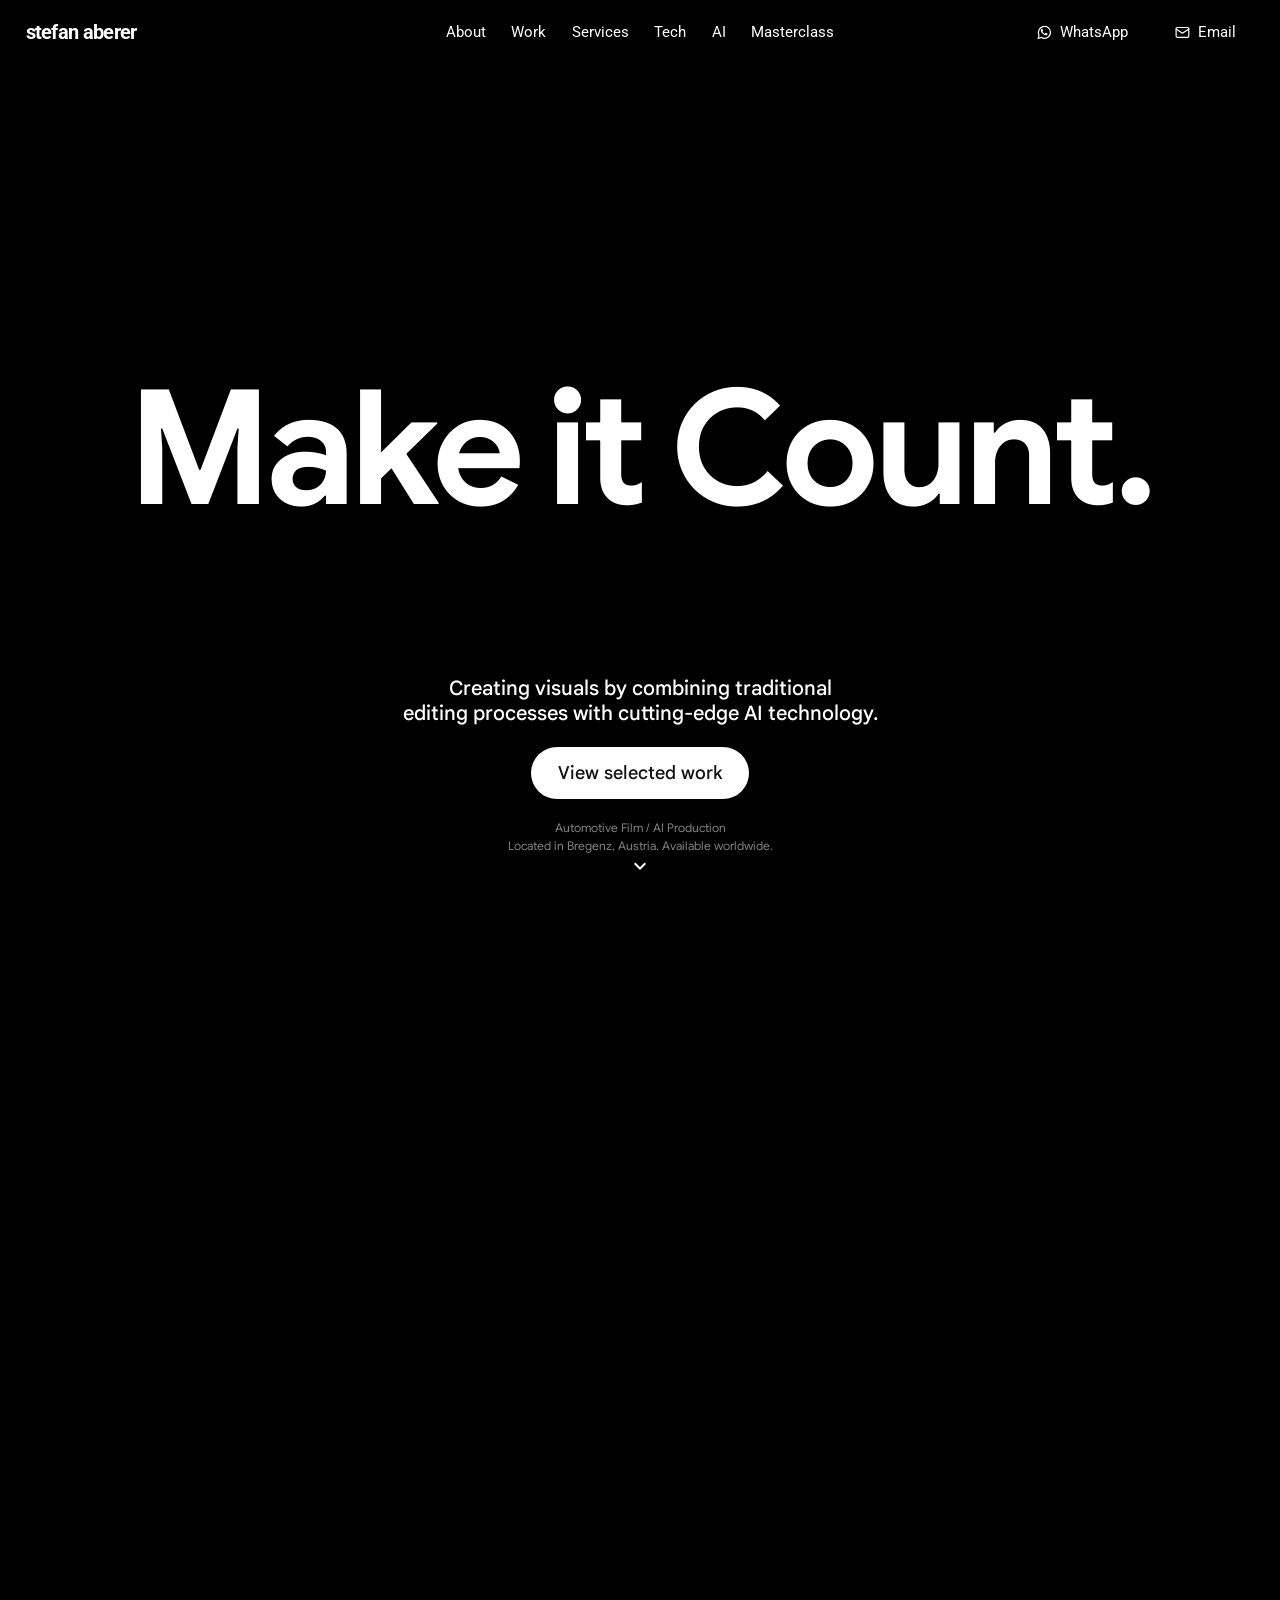
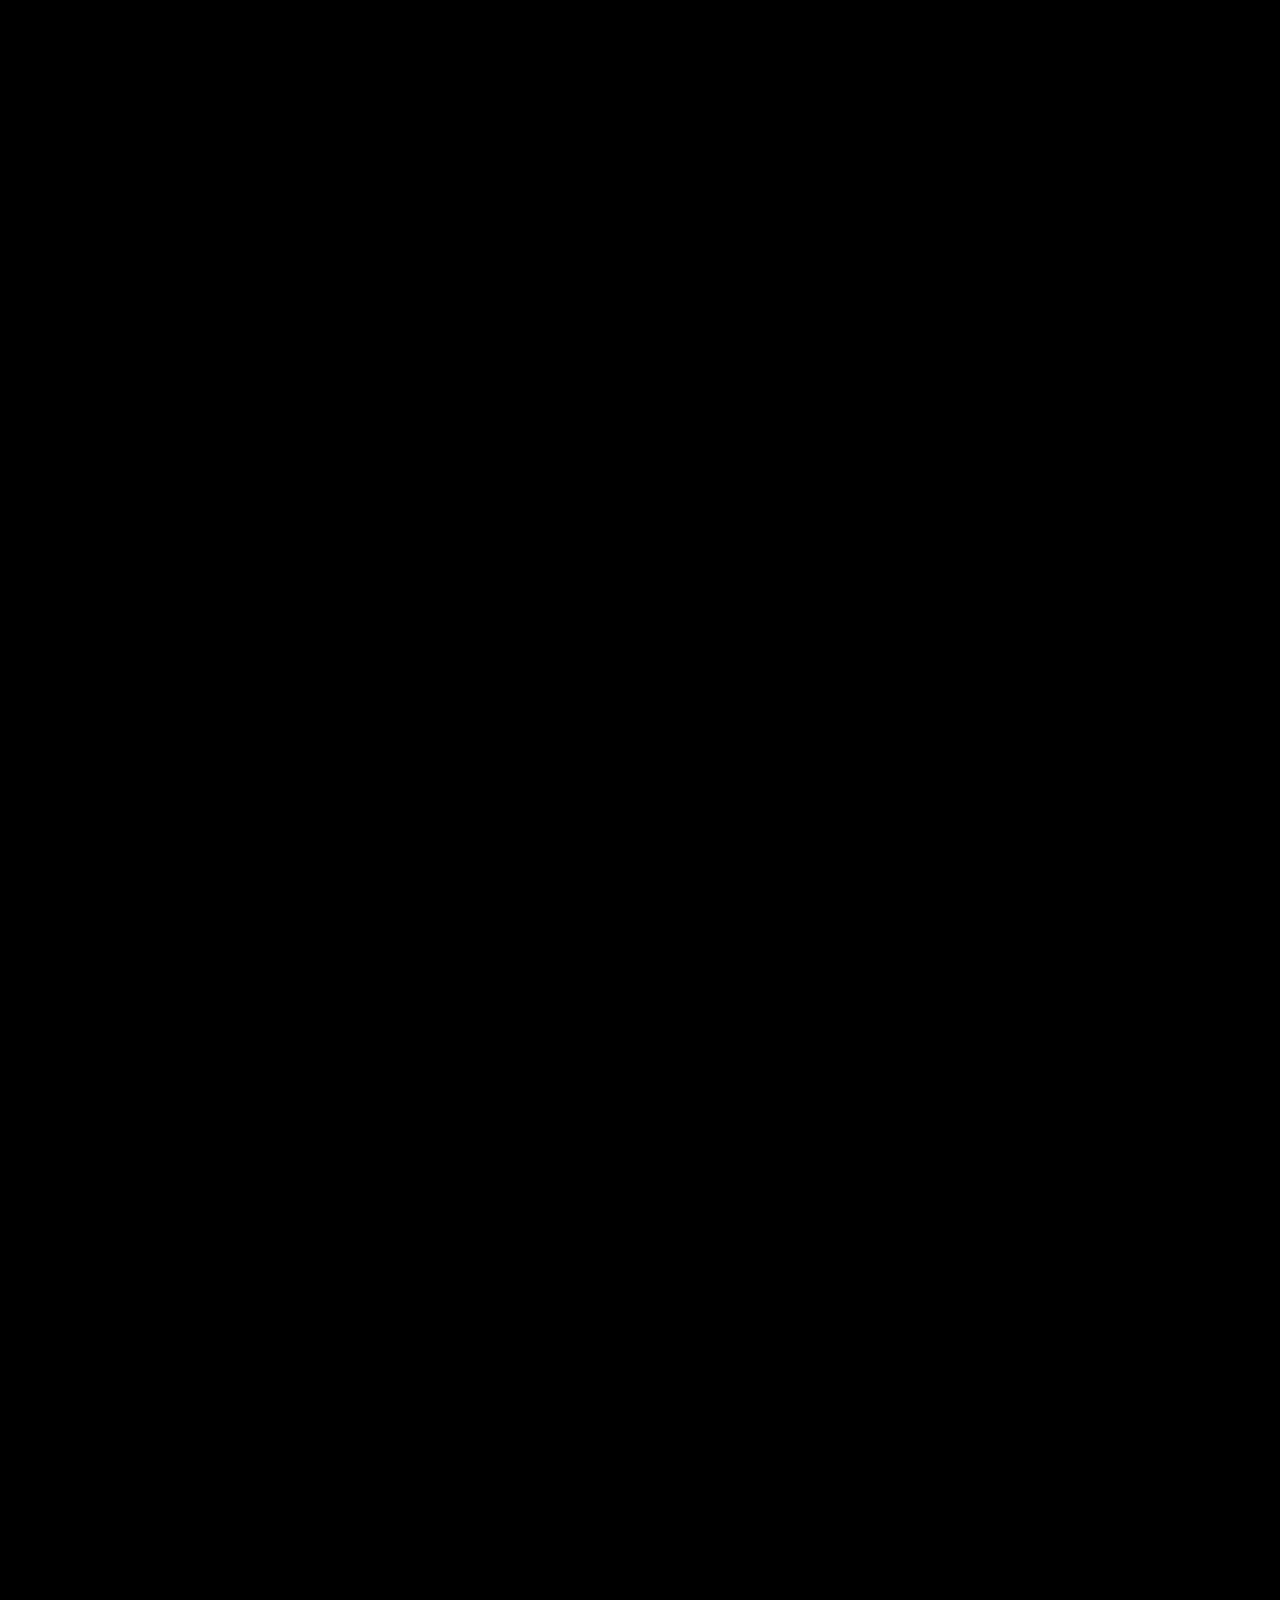
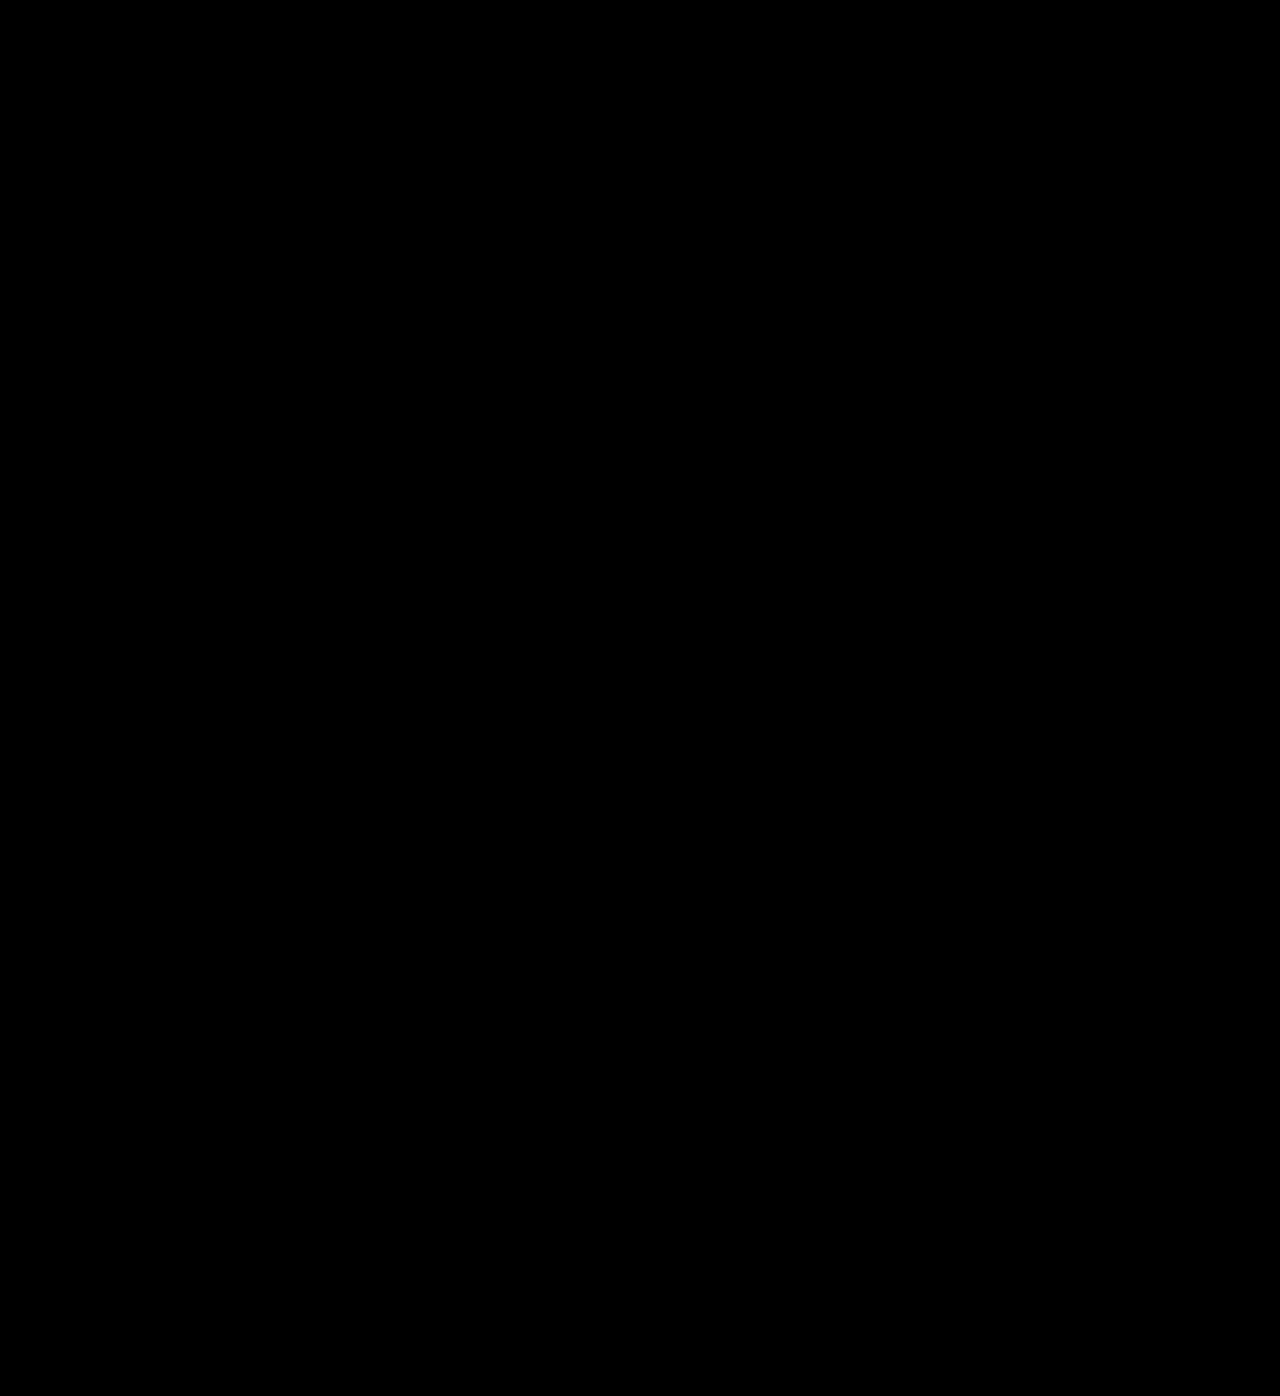
==== commit 42c04f28: "Simplify footer copy and reduce interactive dot growth" ====
--- a/index.html
+++ b/index.html
@@ -65,18 +65,15 @@
     <link rel="preload" href="fonts/roboto-latin-variable.woff2" as="font" type="font/woff2" crossorigin>
     <link rel="preload" href="fonts/roboto-mono-latin-variable.woff2" as="font" type="font/woff2" crossorigin>
     <link rel="preload" href="fonts/google-sans-latin-400.woff2" as="font" type="font/woff2" crossorigin>
-    <link rel="preload" href="fonts/google-sans-700.woff2" as="font" type="font/woff2" crossorigin media="(min-width: 700px), (orientation: landscape) and (min-width: 480px) and (max-height: 500px) and (pointer: coarse)">
     <link rel="preload" href="fonts/google-sans-text-latin-400.woff2" as="font" type="font/woff2" crossorigin media="(min-width: 700px), (orientation: landscape) and (min-width: 480px) and (max-height: 500px) and (pointer: coarse)">
-    <link rel="preload" href="fonts/google-sans-text-latin-500.woff2" as="font" type="font/woff2" crossorigin media="(min-width: 700px), (orientation: landscape) and (min-width: 480px) and (max-height: 500px) and (pointer: coarse)">
     <link rel="icon" type="image/png" sizes="48x48" href="iconsite_00000.png">
     <link rel="shortcut icon" href="iconsite_00000.png">
     <link rel="apple-touch-icon" sizes="180x180" href="apple-touch-icon.png">
     <link rel="stylesheet" href="site.min.css?v=20261003-tablet" />
-    <link rel="stylesheet" href="refinement.css?v=20261017-thinner-service-outline" />
+    <link rel="stylesheet" href="refinement.css?v=20261106-hero-first-load" />
     <link rel="stylesheet" href="enhance.css?v=20261004-mobile-menu-transition" />
     <link rel="stylesheet" href="tablet.css?v=20261017-about-size-10" />
-    <link rel="stylesheet" href="hero-responsive.css?v=20261017-smaller-nav" />
-    <link rel="stylesheet" href="video-endscreen.css?v=20261027-stable-video-frame" />
+    <link rel="stylesheet" href="hero-responsive.css?v=20261106-stable-heading" />
     <script src="https://player.vimeo.com/api/player.js" defer></script>
 </head>
 
@@ -229,7 +226,7 @@
                         <div class="about-heading-group">
                             <!-- kleine Monospace-Überschrift -->
                             <p class="font-mono uppercase text-xs tracking-widest mb-4">
-                                01 Behind the frame
+                                /// Behind the frame
                             </p>
 
                             <!-- große Headlines (eine Überschrift, drei Zeilen) -->
@@ -489,7 +486,7 @@
 
         <section id="services" class="pt-0 md:pt-0 pb-8 md:pb-28 bg-white">
             <div class="container mx-auto max-w-7xl px-6 text-center mb-12">
-                <p class="font-mono text-xs tracking-widest uppercase text-gray-500 mb-2">02 Expertise</p>
+                <p class="font-mono text-xs tracking-widest uppercase text-gray-500 mb-2">/// Expertise</p>
                 <h2 class="super-title text-3xl font-bold text-black mb-8 md:mb-12">Services</h2>
 
                 <!-- Mobile: Swiper -->
@@ -554,20 +551,11 @@
 <!--        </section>-->
 
         <!-- ===== Footer mit Magnet-Lines & neuem Spalten-Setup ===== -->
-        <footer class="bg-darker footer-magnet">
+        <footer class="bg-darker footer-magnet" id="contact-cta">
             <div class="mx-auto max-w-7xl px-6">
 
                 <!-- oberer Abstand -->
                 <div class="h-16"></div>
-
-                <!-- Kontakt-CTA -->
-                <div class="footer-cta" id="contact-cta">
-                    <div class="footer-cta__copy">
-                        <p class="font-mono uppercase text-xs tracking-widest footer-cta__eyebrow">03 CONNECT</p>
-                        <h2 class="super-title footer-cta__title">Let’s work together.</h2>
-                        <p class="footer-cta__text">Have a project in mind? Get in touch.<br class="footer-cta__break"> Located in Bregenz, Austria. Available worldwide.</p>
-                    </div>
-                </div>
 
                 <!-- Magnet-Raster -->
                 <div class="magnet-wrapper">
@@ -1182,15 +1170,6 @@
                 <!-- oberer Abstand -->
                 <div class="h-16"></div>
 
-                <!-- Kontakt-CTA -->
-                <div class="footer-cta">
-                    <div class="footer-cta__copy">
-                        <p class="font-mono uppercase text-xs tracking-widest footer-cta__eyebrow">03 CONNECT</p>
-                        <h2 class="super-title footer-cta__title">Let’s work together.</h2>
-                        <p class="footer-cta__text">Have a project in mind? Get in touch.<br class="footer-cta__break"> Located in Bregenz, Austria. Available worldwide.</p>
-                    </div>
-                </div>
-
                 <!-- Magnet-Raster -->
                 <div class="magnet-wrapper">
                     <canvas class="magnet-grid"></canvas>
@@ -1714,15 +1693,6 @@
 
                 <!-- oberer Abstand -->
                 <div class="h-16"></div>
-
-                <!-- Kontakt-CTA -->
-                <div class="footer-cta">
-                    <div class="footer-cta__copy">
-                        <p class="font-mono uppercase text-xs tracking-widest footer-cta__eyebrow">03 CONNECT</p>
-                        <h2 class="super-title footer-cta__title">Let’s work together.</h2>
-                        <p class="footer-cta__text">Have a project in mind? Get in touch.<br class="footer-cta__break"> Located in Bregenz, Austria. Available worldwide.</p>
-                    </div>
-                </div>
 
                 <!-- Magnet-Raster -->
                 <div class="magnet-wrapper">
@@ -1978,15 +1948,6 @@
                 <!-- oberer Abstand -->
                 <div class="h-16"></div>
 
-                <!-- Kontakt-CTA -->
-                <div class="footer-cta">
-                    <div class="footer-cta__copy">
-                        <p class="font-mono uppercase text-xs tracking-widest footer-cta__eyebrow">03 CONNECT</p>
-                        <h2 class="super-title footer-cta__title">Let’s work together.</h2>
-                        <p class="footer-cta__text">Have a project in mind? Get in touch.<br class="footer-cta__break"> Located in Bregenz, Austria. Available worldwide.</p>
-                    </div>
-                </div>
-
                 <!-- Magnet-Raster -->
                 <div class="magnet-wrapper">
                     <canvas class="magnet-grid"></canvas>
@@ -2178,27 +2139,6 @@
                 <span class="video-lightbox-spinner" aria-hidden="true"></span>
                 <span class="video-lightbox-loader-text">Loading video</span>
             </div>
-            <section class="video-endscreen" aria-labelledby="video-endscreen-title" hidden>
-                <div class="video-endscreen__header">
-                    <div>
-                        <p class="video-endscreen__eyebrow">Selected work</p>
-                        <h2 id="video-endscreen-title" tabindex="-1">Watch next</h2>
-                    </div>
-                    <button class="video-endscreen__replay" type="button">
-                        <svg viewBox="0 0 24 24" width="16" height="16" fill="none" stroke="currentColor" stroke-width="1.5" aria-hidden="true"><path d="M4 10a8 8 0 1 1 .6 6M4 4v6h6"/></svg>
-                        <span>Replay</span>
-                    </button>
-                </div>
-                <div class="video-endscreen__projects"></div>
-                <div class="video-endscreen__autoplay" hidden>
-                    <div class="video-endscreen__autoplay-controls">
-                        <span class="video-endscreen__autoplay-status">Next video in 10s</span>
-                    </div>
-                    <div class="video-endscreen__progress" aria-hidden="true">
-                        <span class="video-endscreen__progress-fill"></span>
-                    </div>
-                </div>
-            </section>
         </div>
     </div>
 
@@ -2220,10 +2160,10 @@
         </div>
     </div>
 
-    <script src="script.js?v=20261027-stable-video-frame" defer></script>
+    <script src="script.js?v=20261106-hero-first-load" defer></script>
     <script src="refinement.js?v=20261003-tablet" defer></script>
     <script src="ai-optical.js?v=20261003-tablet" defer></script>
-    <script type="module" src="footer-signal.js?v=20261020-smaller-circles"></script>
+    <script type="module" src="footer-signal.js?v=20261106-smaller-effect"></script>
     <script src="enhance.js?v=20261004-mobile-menu-transition" defer></script>
 </body>
 </html>
--- a/refinement.css
+++ b/refinement.css
@@ -32,9 +32,9 @@
   color-scheme: dark;
 }
 
-/* Use the published video's single reveal, without an extra fading cover. */
+/* Start a gentle reveal only once the player reports advancing video frames. */
 .hero-instant #home .video-background {
-  transition: opacity .3s ease;
+  transition: opacity .9s ease;
 }
 
 @media (prefers-reduced-motion: reduce) {
@@ -109,14 +109,27 @@
   transition: none;
 }
 
-/* Local hero webfonts are preloaded in the head. Keep fallback glyphs out of
-   the initial font-loading period so the instant hero does not visibly resize. */
+/* The mobile heading uses the original Roboto glyphs, ready at first paint. */
+@font-face {
+  font-family: 'Hero Mobile';
+  font-style: normal;
+  font-weight: 300 900;
+  font-display: block;
+  src: url('[data-uri]') format('woff2');
+}
+@media (max-width: 699px) {
+  .hero-editorial__title { font-family: 'Hero Mobile', 'Roboto', sans-serif; }
+}
+
+/* Embed the small headline and supporting-copy faces in this render-blocking
+   stylesheet: even a cold/slow load paints them without a fallback-font swap.
+   The subset retains the original glyph metrics and Western punctuation. */
 @font-face {
   font-family: 'Flow Display';
   font-style: normal;
   font-weight: 700;
   font-display: block;
-  src: url('fonts/google-sans-700.woff2') format('woff2');
+  src: url('[data-uri]') format('woff2');
 }
 
 @font-face {
@@ -132,7 +145,7 @@
   font-style: normal;
   font-weight: 500;
   font-display: block;
-  src: url('fonts/google-sans-text-latin-500.woff2') format('woff2');
+  src: url('[data-uri]') format('woff2');
 }
 
 @media (min-width: 700px), (orientation: landscape) and (min-width: 480px) and (max-height: 500px) and (pointer: coarse) {
--- a/hero-responsive.css
+++ b/hero-responsive.css
@@ -1,6 +1,15 @@
 /* Hero and navigation sizing, shared by mouse, pen and touch devices.
    Keep these dimensions independent of the site's rem breakpoint at 1200px.
    The video layers, their fade and the phone composition stay unchanged. */
+/* Keep the heading on the same composited layer before and during the video
+   reveal, so its glyph smoothing does not switch when the iframe fades in. */
+#home .hero-editorial__title {
+  will-change: transform;
+  -webkit-font-smoothing: antialiased;
+  -moz-osx-font-smoothing: grayscale;
+  font-synthesis: none;
+}
+
 @media (min-width: 700px) {
   :root {
     --nav-height: 64px;
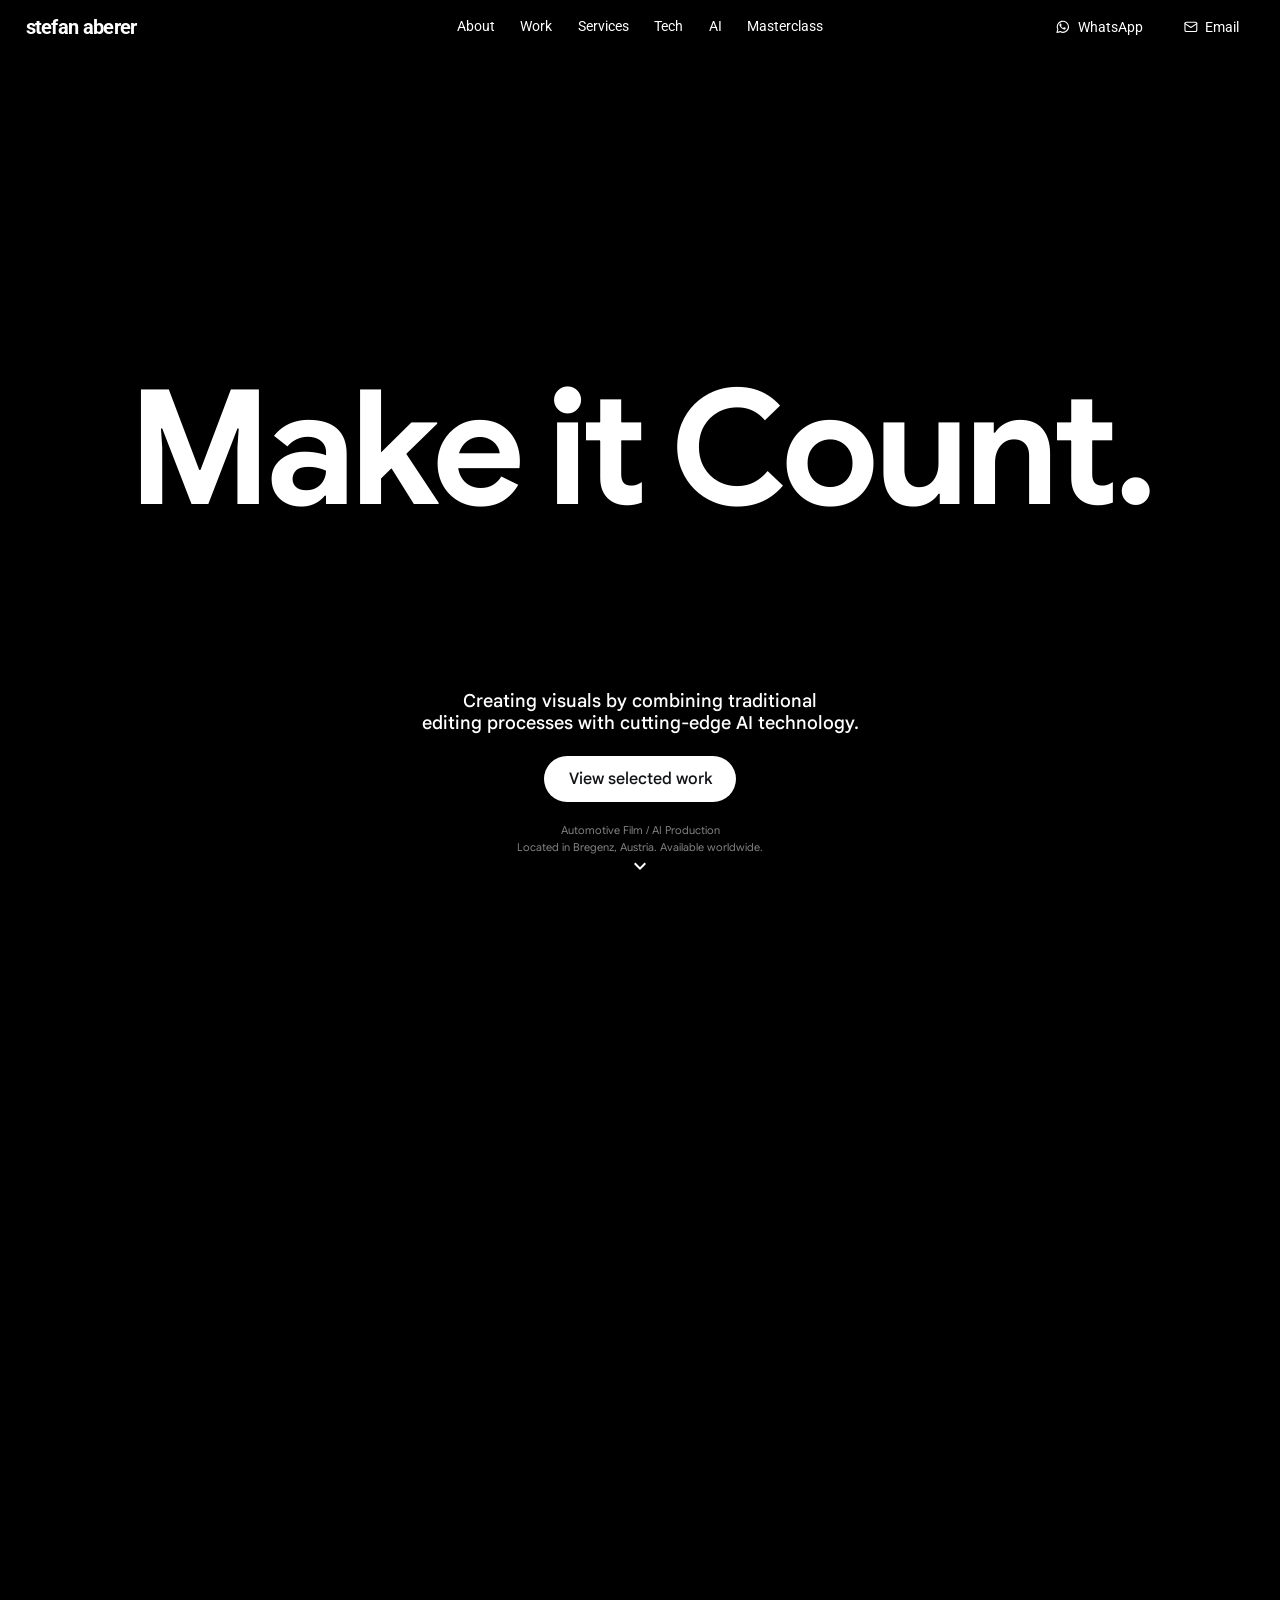
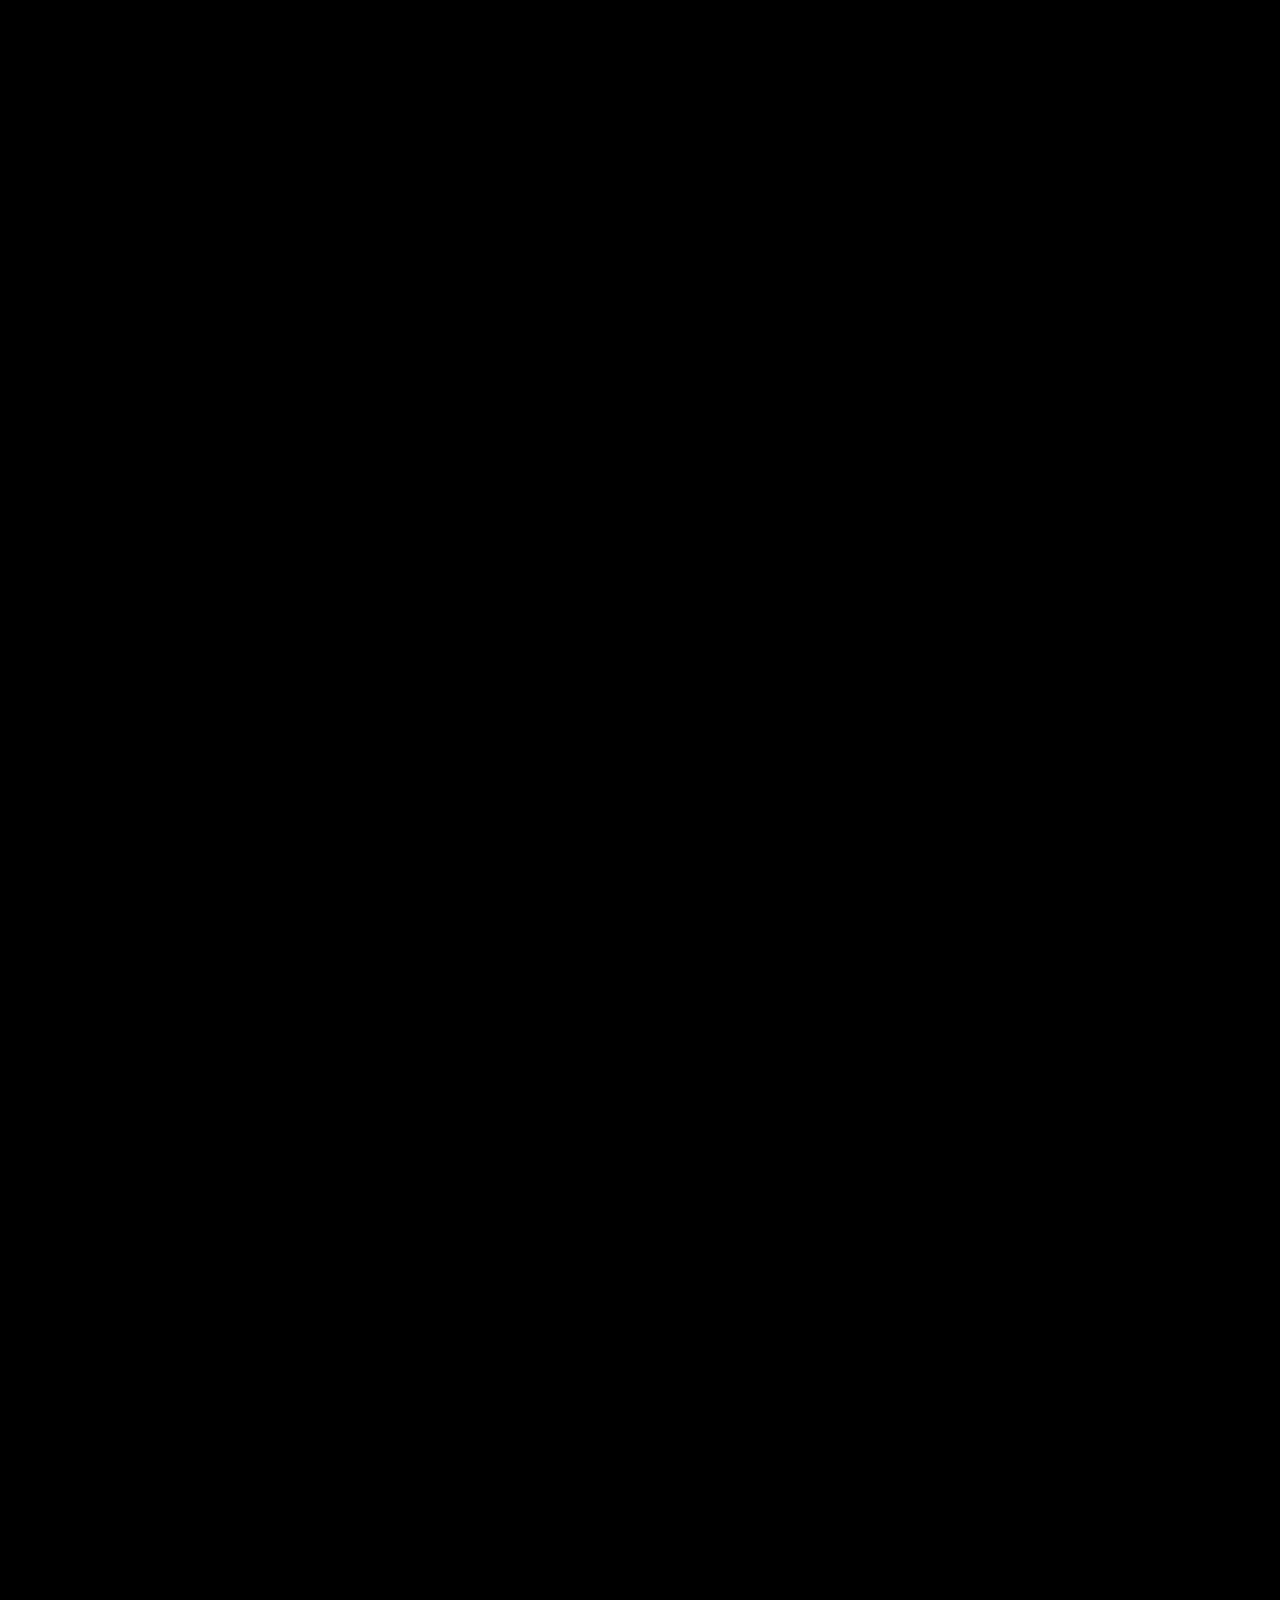
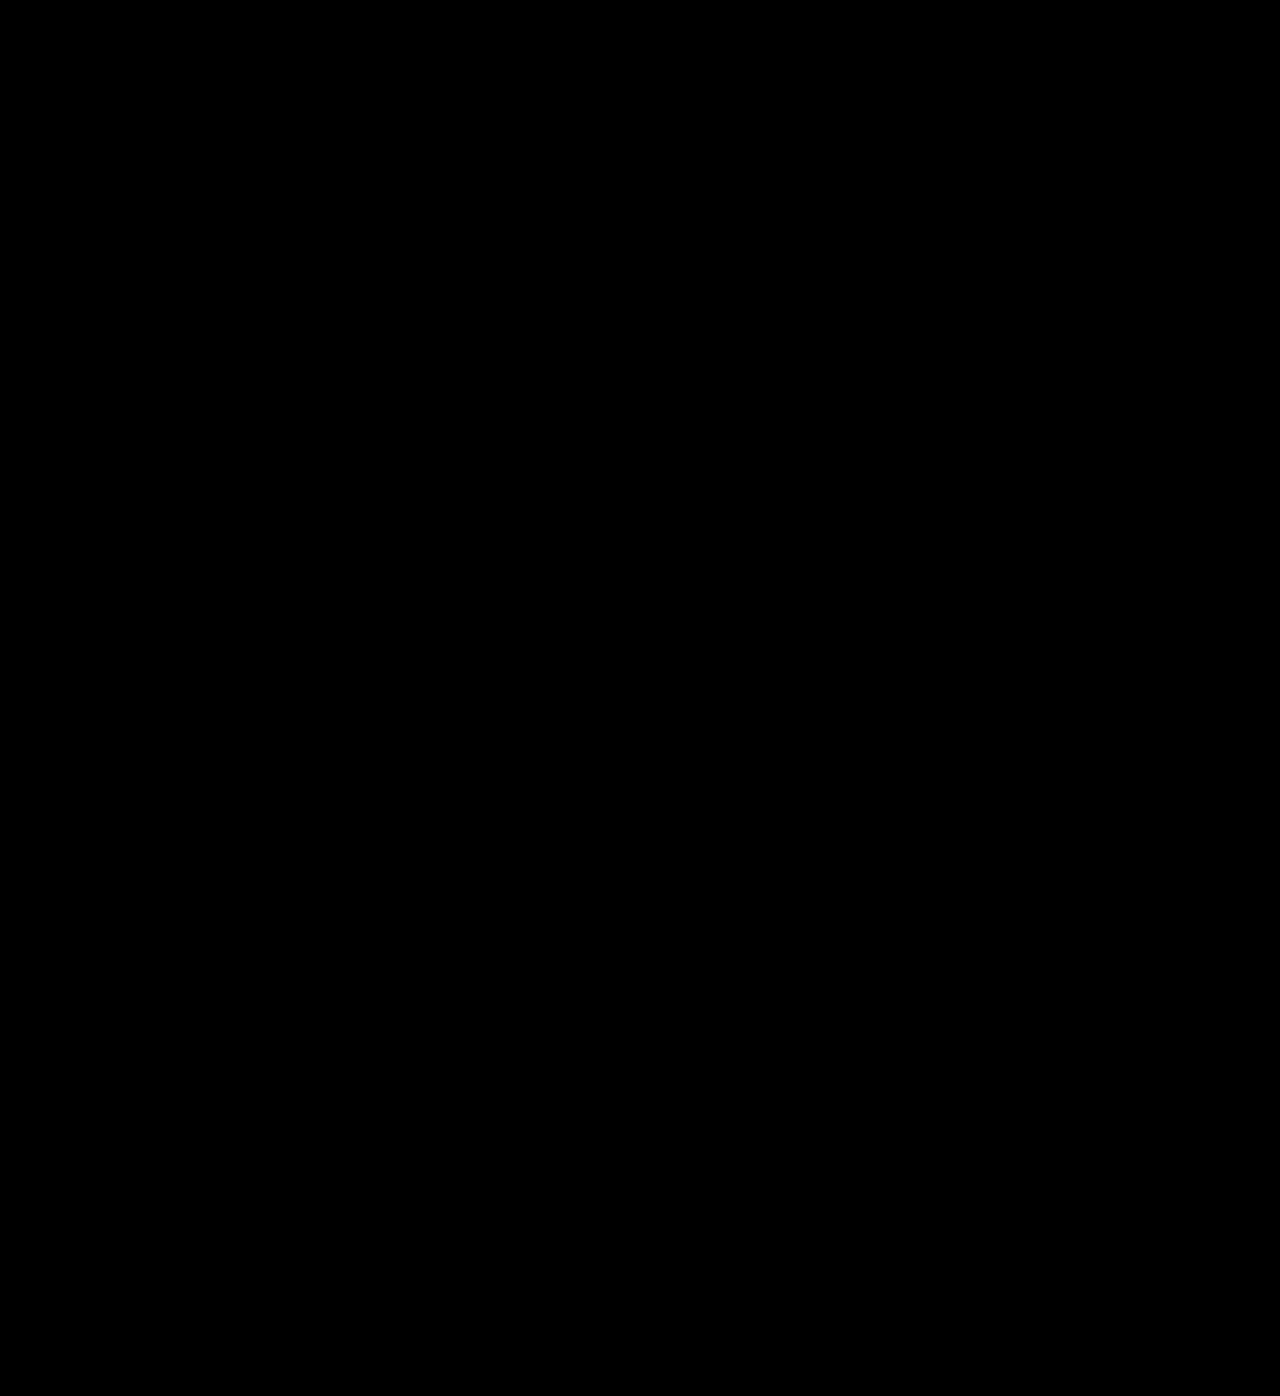
==== commit 42a62b17: "Refine hero and navigation sizing and hold the footer hover at the pointer" ====
--- a/index.html
+++ b/index.html
@@ -71,9 +71,9 @@
     <link rel="apple-touch-icon" sizes="180x180" href="apple-touch-icon.png">
     <link rel="stylesheet" href="site.min.css?v=20261003-tablet" />
     <link rel="stylesheet" href="refinement.css?v=20261106-hero-first-load" />
-    <link rel="stylesheet" href="enhance.css?v=20261004-mobile-menu-transition" />
+    <link rel="stylesheet" href="enhance.css?v=20261112-hero-copy" />
     <link rel="stylesheet" href="tablet.css?v=20261017-about-size-10" />
-    <link rel="stylesheet" href="hero-responsive.css?v=20261106-stable-heading" />
+    <link rel="stylesheet" href="hero-responsive.css?v=20261112-hero-copy" />
     <script src="https://player.vimeo.com/api/player.js" defer></script>
 </head>
 
@@ -2163,7 +2163,7 @@
     <script src="script.js?v=20261106-hero-first-load" defer></script>
     <script src="refinement.js?v=20261003-tablet" defer></script>
     <script src="ai-optical.js?v=20261003-tablet" defer></script>
-    <script type="module" src="footer-signal.js?v=20261106-smaller-effect"></script>
+    <script type="module" src="footer-signal.js?v=20261112-hold"></script>
     <script src="enhance.js?v=20261004-mobile-menu-transition" defer></script>
 </body>
 </html>
--- a/enhance.css
+++ b/enhance.css
@@ -48,9 +48,13 @@
 }
 
 @media (max-width: 699px) {
+  #home .hero-editorial__eyebrow {
+    font-size: .5625rem;
+  }
+
   #home .hero-editorial__description {
     max-width: 100%;
-    font-size: clamp(.75rem, 3.2vw, .875rem);
+    font-size: clamp(.75rem, 3vw, .8125rem);
     line-height: 1.45;
     text-wrap: balance;
   }
@@ -58,7 +62,7 @@
 
 /* Full-width navigation: brand left, links centered, contact right. */
 :root {
-  --nav-height: 4rem;
+  --nav-height: 54px;
 }
 
 .site-nav {
--- a/hero-responsive.css
+++ b/hero-responsive.css
@@ -11,10 +11,6 @@
 }
 
 @media (min-width: 700px) {
-  :root {
-    --nav-height: 64px;
-  }
-
   .site-nav__shell {
     padding-left: max(clamp(20px, 2vw, 40px), env(safe-area-inset-left));
     padding-right: max(clamp(20px, 2vw, 40px), env(safe-area-inset-right));
@@ -29,14 +25,14 @@
   }
 
   .site-nav__links {
-    gap: clamp(16px, 2vw, 36px);
+    gap: clamp(16px, 2vw, 32px);
   }
 
   .site-nav__links .nav-link {
     display: inline-flex;
     align-items: center;
     min-height: 44px;
-    font-size: 15px;
+    font-size: 14px;
   }
 
   /* Follow the centered text line, not the enlarged touch target's edge. */
@@ -50,17 +46,17 @@
   }
 
   .site-nav__contact {
-    min-height: 40px;
-    padding: 9px 18px;
-    font-size: 15px;
+    min-height: 36px;
+    padding: 8px 15px;
+    font-size: 14px;
   }
 
   #home {
-    --hero-support-size: clamp(18px, min(max(20px, calc(12px + .625vw)), 2.7svh), 28px);
+    --hero-support-size: clamp(16px, min(max(18px, calc(10px + .625vw)), 2.45svh), 26px);
     --hero-bottom-space: max(clamp(40px, 5svh, 72px), clamp(0px, calc(32svh - 24vw), 192px));
     --hero-action-gap: clamp(16px, 2.4svh, 32px);
-    --hero-button-size: clamp(16px, calc(var(--hero-support-size) - 2px), 24px);
-    --hero-button-height: calc(2 * var(--hero-support-size) + 12px);
+    --hero-button-size: clamp(15px, calc(var(--hero-support-size) - 2px), 22px);
+    --hero-button-height: calc(2 * var(--hero-support-size) + 10px);
     --hero-details-gap: clamp(12px, 2.2svh, 24px);
     height: 100svh;
     min-height: 480px;
@@ -93,14 +89,14 @@
 
   #home .hero-editorial__primary--desktop {
     max-width: 100%;
-    padding: 12px clamp(24px, 2vw, 40px);
+    padding: 10px clamp(22px, 1.8vw, 36px);
     font-size: var(--hero-button-size);
-    min-height: 48px;
+    min-height: 44px;
     height: var(--hero-button-height);
   }
 
   #home .hero-editorial__desktop-details p {
-    font-size: clamp(12px, calc(var(--hero-support-size) * .125 + 9px), 14px);
+    font-size: clamp(11px, calc(var(--hero-support-size) * .125 + 8.5px), 13px);
     line-height: 1.5;
   }
 
